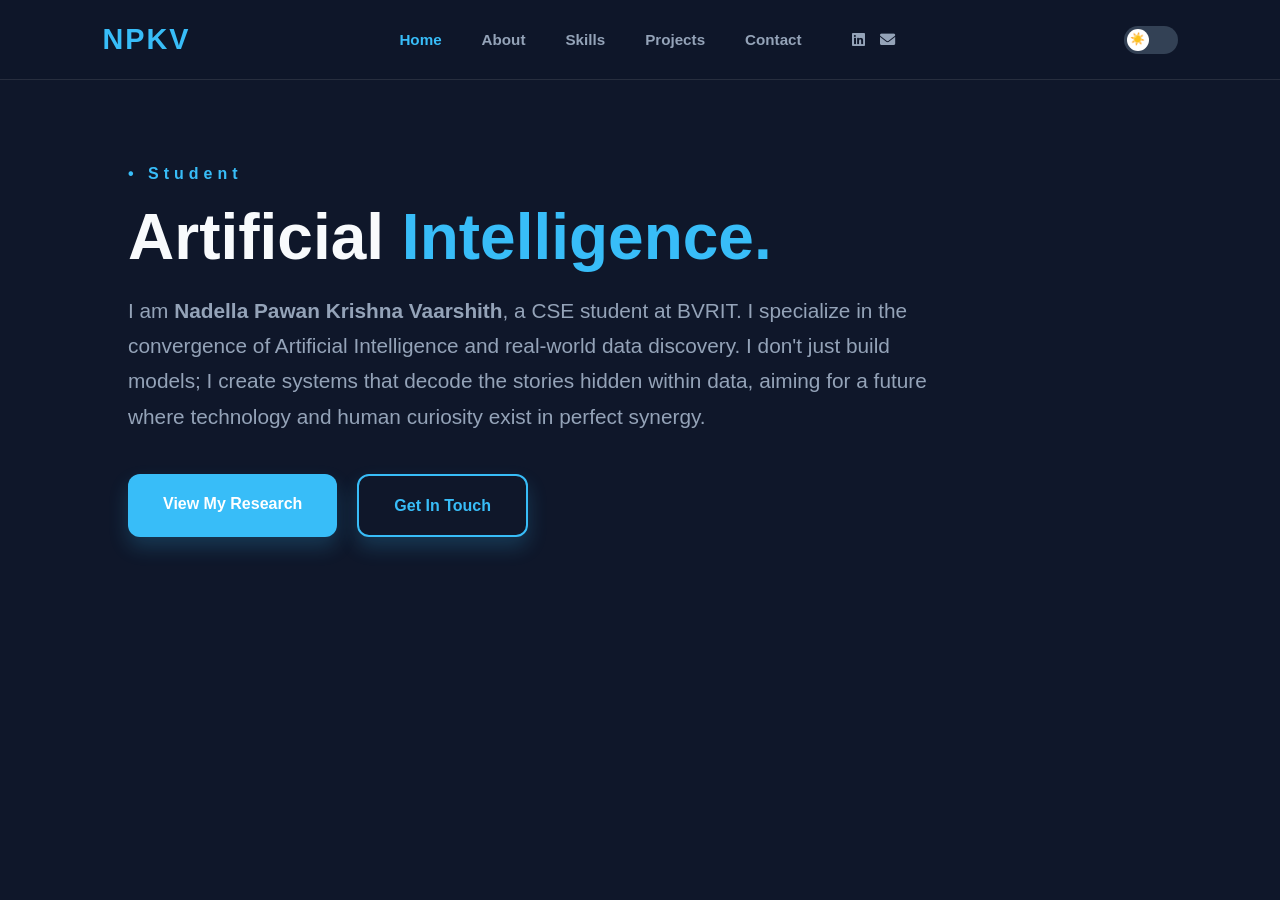
==== index.html @ 602df24f "Add files via upload" ====
<!DOCTYPE html>
<html lang="en">
<head>
    <meta charset="UTF-8">
    <meta name="viewport" content="width=device-width, initial-scale=1.0">
    <link rel="stylesheet" href="style.css">
    <link rel="stylesheet" href="https://cdnjs.cloudflare.com/ajax/libs/font-awesome/6.0.0/css/all.min.css">
    <title>NPKV | AI Specialist</title>
</head>
<body>

    <nav>
        <a href="index.html" class="logo">NPKV</a>
        
        <ul class="nav-menu">
            <li><a href="index.html" class="active">Home</a></li>
            <li><a href="about.html">About</a></li>
            <li><a href="skills.html">Skills</a></li>
            <li><a href="projects.html">Projects</a></li>
            <li><a href="contact.html">Contact</a></li>
            <!-- Social Icons inside Nav for Desktop -->
            <li style="display:flex; gap:15px; margin-left:10px;">
                <a href="https://linkedin.com/in/YOUR-PROFILE" target="_blank"><i class="fab fa-linkedin"></i></a>
                <a href="mailto:vaarshit2005@gmail.com"><i class="fas fa-envelope"></i></a>
            </li>
        </ul>

        <div style="display: flex; align-items: center; gap: 20px;">
            <!-- THE PERFECT THEME TOGGLE BAR -->
            <div class="theme-switch-wrapper">
                <label class="theme-switch" for="checkbox">
                    <input type="checkbox" id="checkbox" />
                    <div class="slider"></div>
                </label>
            </div>
            <!-- HAMBURGER MENU FOR MOBILE -->
            <div class="hamburger">
                <span></span>
                <span></span>
                <span></span>
            </div>
        </div>
    </nav>

    <section>
        <p style="color: var(--accent); font-weight: 700; letter-spacing: 5px; margin-bottom: 15px;">  • Student</p>
        <h1>Artificial <span class="highlight">Intelligence.</span></h1>
        <p style="font-size: 1.3rem; color: var(--text-dim); max-width: 800px; margin-bottom: 40px;">
            I am <strong>Nadella Pawan Krishna Vaarshith</strong>, a CSE student at BVRIT. I specialize in the convergence of Artificial Intelligence and real-world data discovery. I don't just build models; I create systems that decode the stories hidden within data, aiming for a future where technology and human curiosity exist in perfect synergy.
        </p>
        <div style="display:flex; gap:20px; flex-wrap: wrap;">
            <a href="projects.html" class="btn">View My Research</a>
            <a href="contact.html" class="btn" style="background:transparent; border: 2px solid var(--accent); color: var(--accent);">Get In Touch</a>
        </div>
    </section>

    <script src="script.js"></script>
</body>
</html>
---- style.css ----
:root {
    /* DARK THEME - Premium Slate */
    --bg: #0f172a;
    --card-bg: rgba(30, 41, 59, 0.7);
    --text-main: #f8fafc;
    --text-dim: #94a3b8;
    --accent: #38bdf8;
    --nav-bg: rgba(15, 23, 42, 0.9);
    --border: rgba(255, 255, 255, 0.1);
}

body.light-mode {
    /* LIGHT THEME - Professional White */
    --bg: #f8fafc;
    --card-bg: rgba(255, 255, 255, 0.8);
    --text-main: #0f172a;
    --text-dim: #475569;
    --accent: #2563eb;
    --nav-bg: rgba(248, 250, 252, 0.95);
    --border: rgba(0, 0, 0, 0.1);
}

* { margin: 0; padding: 0; box-sizing: border-box; transition: all 0.4s cubic-bezier(0.4, 0, 0.2, 1); }

body {
    font-family: 'Inter', sans-serif;
    background-color: var(--bg);
    color: var(--text-main);
    line-height: 1.7;
    overflow-x: hidden;
}

/* --- NAVIGATION --- */
nav {
    position: fixed; top: 0; width: 100%; height: 80px;
    display: flex; justify-content: space-between; align-items: center;
    padding: 0 8%; background: var(--nav-bg); backdrop-filter: blur(15px);
    z-index: 2000; border-bottom: 1px solid var(--border);
}

.logo { font-weight: 900; font-size: 1.8rem; color: var(--accent); text-decoration: none; letter-spacing: 2px; }

/* Desktop Menu */
.nav-menu { display: flex; align-items: center; gap: 2.5rem; list-style: none; }
.nav-menu a { text-decoration: none; color: var(--text-dim); font-weight: 600; font-size: 0.95rem; }
.nav-menu a:hover, .nav-menu a.active { color: var(--accent); }

/* --- THE PERFECT THEME TOGGLE --- */
.theme-switch-wrapper { display: flex; align-items: center; margin-left: 20px; }
.theme-switch {
  display: inline-block; height: 28px; position: relative; width: 54px;
}
.theme-switch input { display: none; }
.slider {
  background-color: #334155; bottom: 0; cursor: pointer; left: 0;
  position: absolute; right: 0; top: 0; border-radius: 34px;
}
.slider:before {
  content: "☀️"; position: absolute; height: 22px; width: 22px;
  left: 3px; bottom: 3px; background-color: white; border-radius: 50%;
  display: flex; align-items: center; justify-content: center; font-size: 12px;
}
input:checked + .slider { background-color: var(--accent); }
input:checked + .slider:before {
  transform: translateX(26px); content: "🌙";
}

/* --- MOBILE HAMBURGER TOGGLE --- */
.hamburger { display: none; cursor: pointer; flex-direction: column; gap: 5px; }
.hamburger span { width: 25px; height: 3px; background: var(--text-main); border-radius: 5px; }

@media screen and (max-width: 900px) {
    .hamburger { display: flex; }
    .nav-menu {
        position: fixed; top: 80px; right: -100%; width: 100%; height: 40vh;
        background: var(--nav-bg); flex-direction: column; padding: 40px;
        backdrop-filter: blur(20px); border-bottom: 1px solid var(--border);
    }
    .nav-menu.active { right: 0; }
}

/* --- CONTENT STYLING --- */
section { padding: 160px 10% 80px; min-height: 100vh; animation: fadeIn 1s ease; }
@keyframes fadeIn { from { opacity: 0; } to { opacity: 1; } }

h1 { font-size: clamp(2.5rem, 5vw, 4.5rem); line-height: 1.1; margin-bottom: 20px; }
.highlight { color: var(--accent); }

.btn { 
    padding: 16px 35px; background: var(--accent); color: white; 
    text-decoration: none; border-radius: 12px; font-weight: 700; display: inline-block;
    box-shadow: 0 10px 20px rgba(56, 189, 248, 0.2);
}
.btn:hover { transform: translateY(-3px); filter: brightness(1.1); }
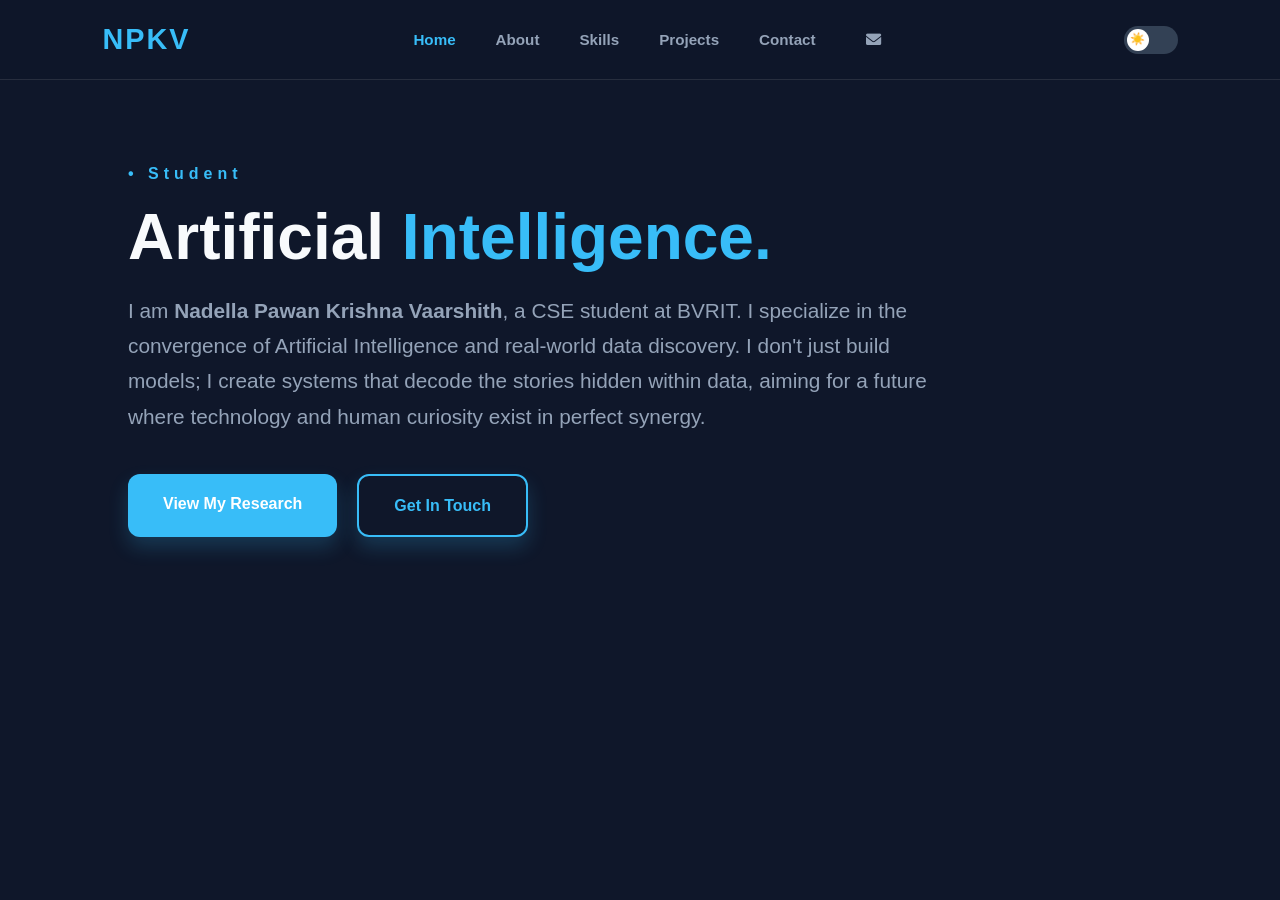
==== commit e014aec6: "Add files via upload" ====
--- a/index.html
+++ b/index.html
@@ -20,7 +20,7 @@
             <li><a href="contact.html">Contact</a></li>
             <!-- Social Icons inside Nav for Desktop -->
             <li style="display:flex; gap:15px; margin-left:10px;">
-                <a href="https://linkedin.com/in/YOUR-PROFILE" target="_blank"><i class="fab fa-linkedin"></i></a>
+                <a href="https://www.linkedin.com/in/nadella-pawan-krishna-vaarshith-105277295/
                 <a href="mailto:vaarshit2005@gmail.com"><i class="fas fa-envelope"></i></a>
             </li>
         </ul>
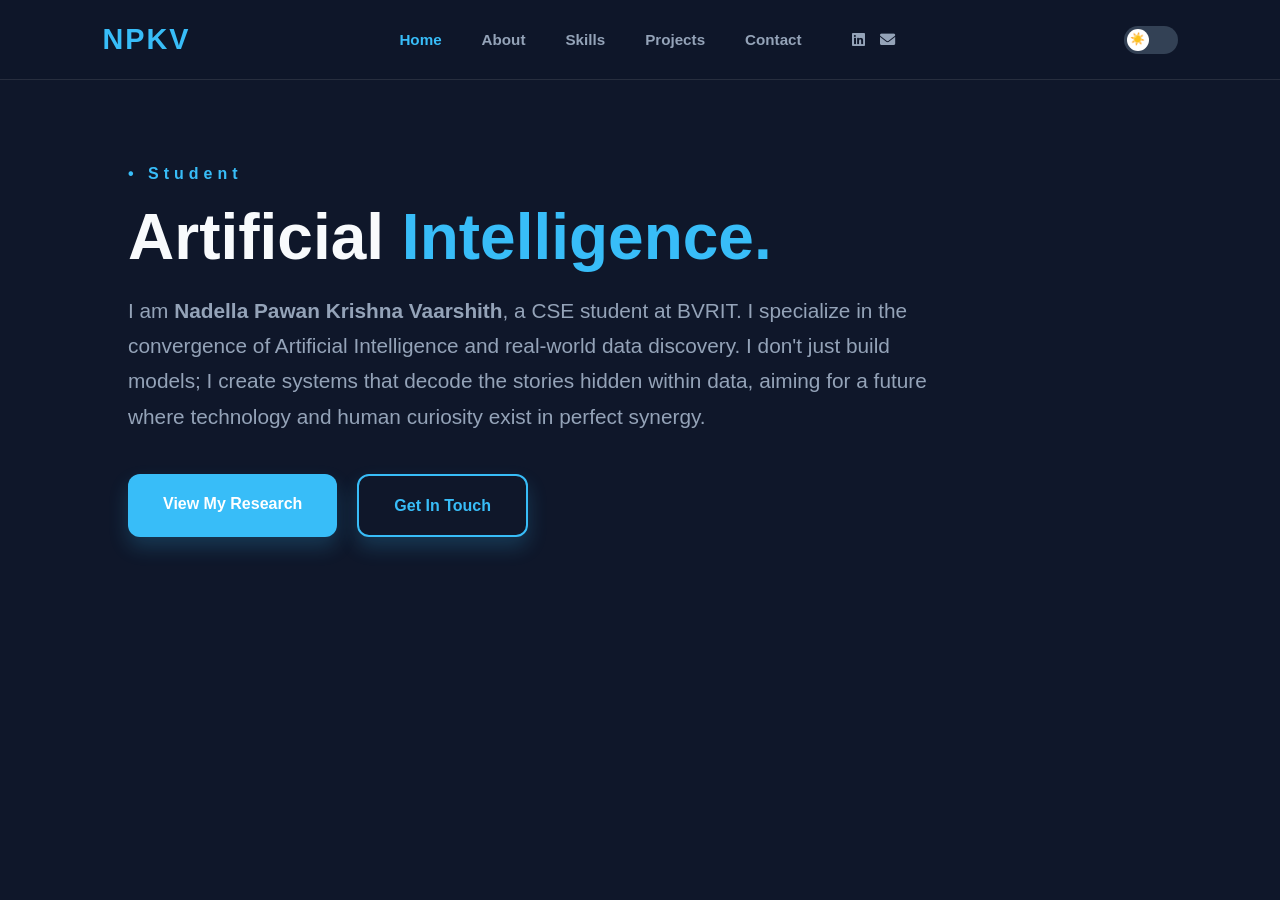
==== commit 0045ed10: "Add files via upload" ====
--- a/index.html
+++ b/index.html
@@ -20,7 +20,7 @@
             <li><a href="contact.html">Contact</a></li>
             <!-- Social Icons inside Nav for Desktop -->
             <li style="display:flex; gap:15px; margin-left:10px;">
-                <a href="https://www.linkedin.com/in/nadella-pawan-krishna-vaarshith-105277295/
+                <a href="https://www.linkedin.com/in/nadella-pawan-krishna-vaarshith-105277295/" target="_blank"><i class="fab fa-linkedin"></i></a>
                 <a href="mailto:vaarshit2005@gmail.com"><i class="fas fa-envelope"></i></a>
             </li>
         </ul>
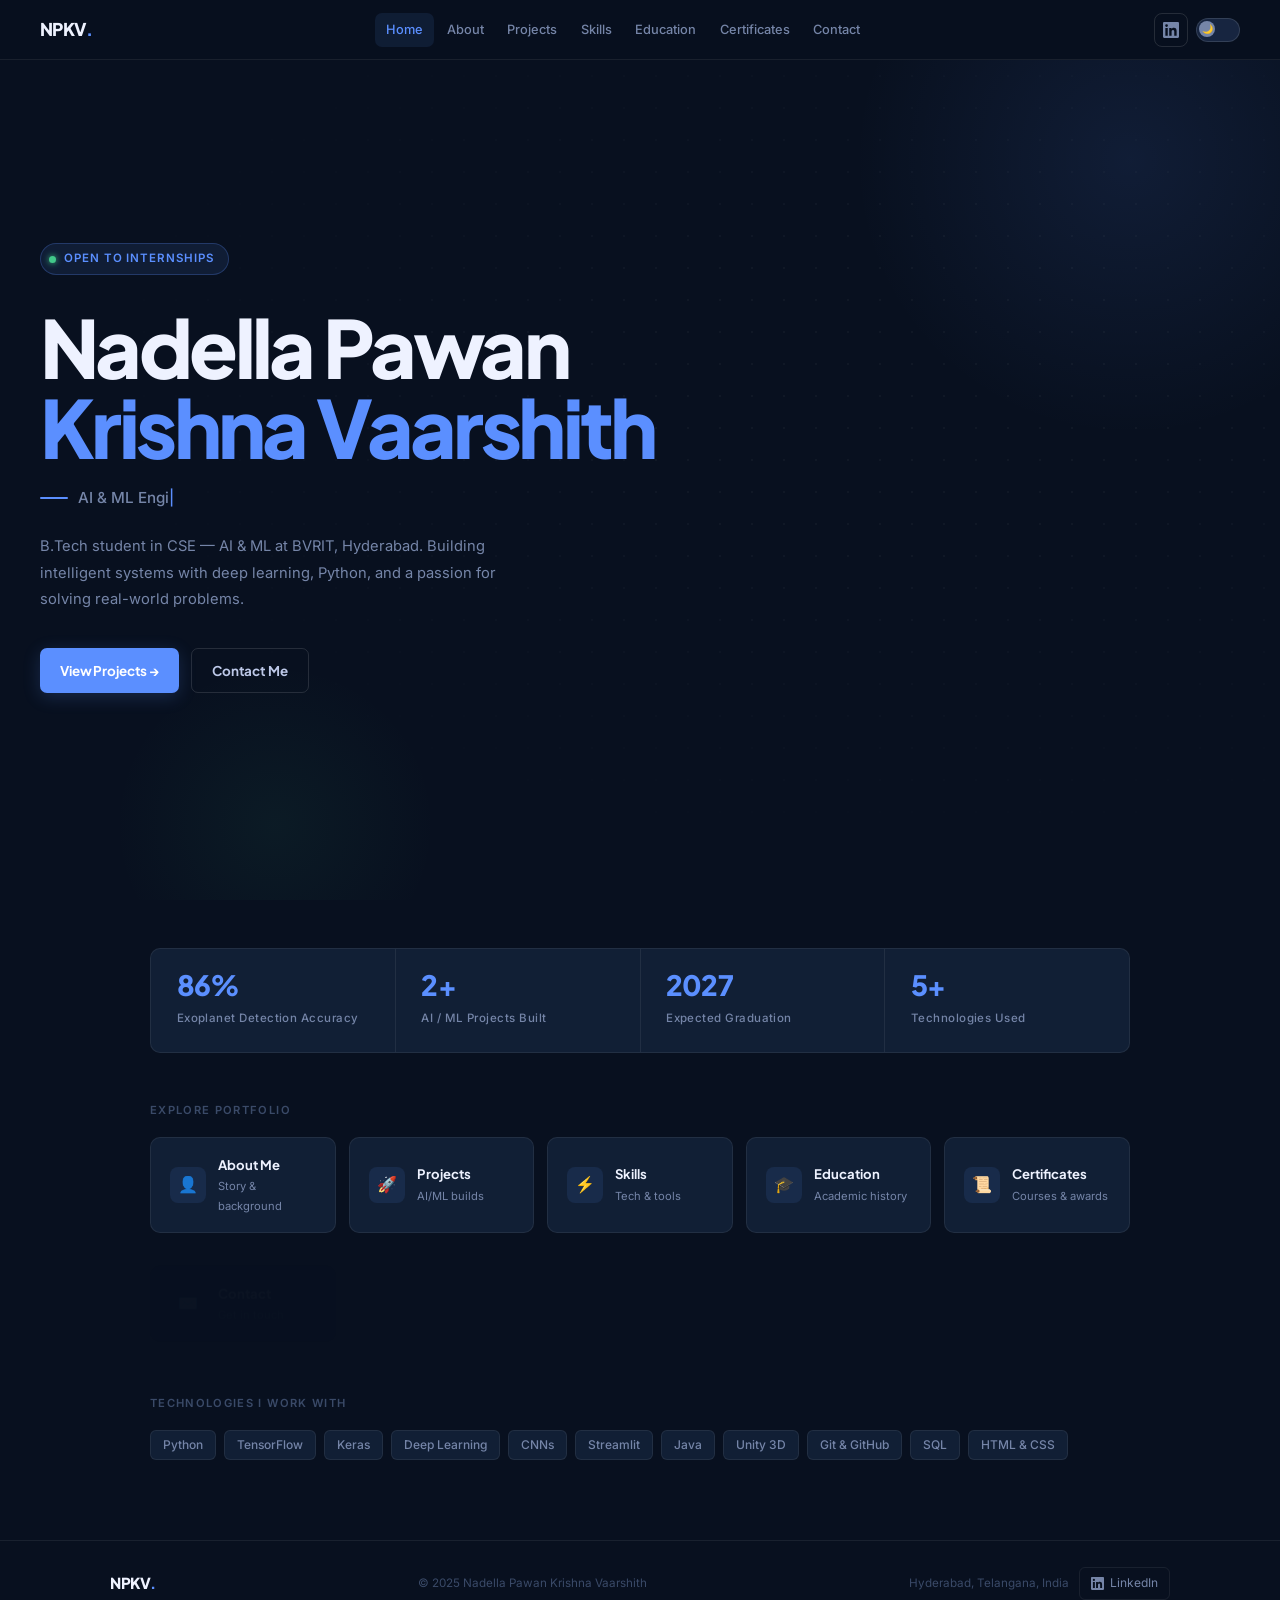
==== commit 27eb56ca: "Add files via upload" ====
--- a/index.html
+++ b/index.html
@@ -1,59 +1,395 @@
-<!DOCTYPE html>
-<html lang="en">
-<head>
-    <meta charset="UTF-8">
-    <meta name="viewport" content="width=device-width, initial-scale=1.0">
-    <link rel="stylesheet" href="style.css">
-    <link rel="stylesheet" href="https://cdnjs.cloudflare.com/ajax/libs/font-awesome/6.0.0/css/all.min.css">
-    <title>NPKV | AI Specialist</title>
-</head>
-<body>
-
-    <nav>
-        <a href="index.html" class="logo">NPKV</a>
-        
-        <ul class="nav-menu">
-            <li><a href="index.html" class="active">Home</a></li>
-            <li><a href="about.html">About</a></li>
-            <li><a href="skills.html">Skills</a></li>
-            <li><a href="projects.html">Projects</a></li>
-            <li><a href="contact.html">Contact</a></li>
-            <!-- Social Icons inside Nav for Desktop -->
-            <li style="display:flex; gap:15px; margin-left:10px;">
-                <a href="https://www.linkedin.com/in/nadella-pawan-krishna-vaarshith-105277295/" target="_blank"><i class="fab fa-linkedin"></i></a>
-                <a href="mailto:vaarshit2005@gmail.com"><i class="fas fa-envelope"></i></a>
-            </li>
-        </ul>
-
-        <div style="display: flex; align-items: center; gap: 20px;">
-            <!-- THE PERFECT THEME TOGGLE BAR -->
-            <div class="theme-switch-wrapper">
-                <label class="theme-switch" for="checkbox">
-                    <input type="checkbox" id="checkbox" />
-                    <div class="slider"></div>
-                </label>
-            </div>
-            <!-- HAMBURGER MENU FOR MOBILE -->
-            <div class="hamburger">
-                <span></span>
-                <span></span>
-                <span></span>
-            </div>
-        </div>
-    </nav>
-
-    <section>
-        <p style="color: var(--accent); font-weight: 700; letter-spacing: 5px; margin-bottom: 15px;">  • Student</p>
-        <h1>Artificial <span class="highlight">Intelligence.</span></h1>
-        <p style="font-size: 1.3rem; color: var(--text-dim); max-width: 800px; margin-bottom: 40px;">
-            I am <strong>Nadella Pawan Krishna Vaarshith</strong>, a CSE student at BVRIT. I specialize in the convergence of Artificial Intelligence and real-world data discovery. I don't just build models; I create systems that decode the stories hidden within data, aiming for a future where technology and human curiosity exist in perfect synergy.
-        </p>
-        <div style="display:flex; gap:20px; flex-wrap: wrap;">
-            <a href="projects.html" class="btn">View My Research</a>
-            <a href="contact.html" class="btn" style="background:transparent; border: 2px solid var(--accent); color: var(--accent);">Get In Touch</a>
-        </div>
-    </section>
-
-    <script src="script.js"></script>
-</body>
-</html>+<!DOCTYPE html>
+<html lang="en">
+<head>
+  <meta charset="UTF-8" />
+  <meta name="viewport" content="width=device-width, initial-scale=1.0"/>
+  <title>Pawan Krishna Vaarshith — AI/ML Graduate Portfolio</title>
+  <link rel="stylesheet" href="style.css" />
+  <link rel="preconnect" href="https://fonts.googleapis.com">
+  <link rel="preconnect" href="https://fonts.gstatic.com" crossorigin>
+  <link href="https://fonts.googleapis.com/css2?family=Plus+Jakarta+Sans:wght@400;500;600;700;800&family=Inter:wght@400;500;600&display=swap" rel="stylesheet">
+  <style>
+    /* ---- Hero ---- */
+    .hero {
+      min-height: calc(100vh - 60px);
+      display: flex;
+      align-items: center;
+      padding: 3.5rem 2.5rem 5rem;
+      position: relative;
+      overflow: hidden;
+    }
+    .hero-glow-1 {
+      position: absolute;
+      width: 600px; height: 600px;
+      border-radius: 50%;
+      background: radial-gradient(circle, rgba(91,143,255,0.10), transparent 65%);
+      top: -200px; right: -150px;
+      pointer-events: none;
+    }
+    .hero-glow-2 {
+      position: absolute;
+      width: 350px; height: 350px;
+      border-radius: 50%;
+      background: radial-gradient(circle, rgba(66,200,138,0.06), transparent 65%);
+      bottom: -100px; left: 100px;
+      pointer-events: none;
+    }
+    /* Subtle dot grid */
+    .hero-grid {
+      position: absolute;
+      inset: 0;
+      background-image: radial-gradient(rgba(255,255,255,0.035) 1px, transparent 1px);
+      background-size: 32px 32px;
+      pointer-events: none;
+      mask-image: radial-gradient(ellipse at 70% 40%, black 20%, transparent 70%);
+      -webkit-mask-image: radial-gradient(ellipse at 70% 40%, black 20%, transparent 70%);
+    }
+
+    .hero-inner {
+      position: relative;
+      z-index: 2;
+      max-width: 680px;
+    }
+
+    /* Name pill */
+    .hero-badge {
+      display: inline-flex;
+      align-items: center;
+      gap: 8px;
+      background: var(--accent-dim);
+      border: 1px solid rgba(91,143,255,0.25);
+      border-radius: 100px;
+      padding: 5px 14px 5px 8px;
+      font-size: 0.72rem;
+      font-weight: 600;
+      color: var(--accent);
+      letter-spacing: 0.08em;
+      text-transform: uppercase;
+      margin-bottom: 2rem;
+    }
+    .hero-badge-dot {
+      width: 7px; height: 7px;
+      border-radius: 50%;
+      background: var(--green);
+      box-shadow: 0 0 6px var(--green);
+      animation: breathe 2s ease-in-out infinite;
+    }
+    @keyframes breathe {
+      0%,100% { opacity: 1; } 50% { opacity: 0.4; }
+    }
+
+    .hero-name {
+      font-family: var(--font-head);
+      font-weight: 800;
+      font-size: clamp(2.6rem, 6.5vw, 5rem);
+      line-height: 1;
+      letter-spacing: -0.045em;
+      color: var(--text);
+      margin-bottom: 1.1rem;
+    }
+    .hero-name .line-2 {
+      color: var(--accent);
+      display: block;
+    }
+
+    .hero-role-line {
+      display: flex;
+      align-items: center;
+      gap: 10px;
+      margin-bottom: 1.4rem;
+    }
+    .hero-role-bar {
+      width: 28px; height: 2px;
+      background: var(--accent);
+      border-radius: 2px;
+      flex-shrink: 0;
+    }
+    .hero-role {
+      font-family: var(--font-body);
+      font-size: 0.95rem;
+      font-weight: 500;
+      color: var(--muted);
+      min-height: 1.5em;
+    }
+    .cursor-blink { color: var(--accent); animation: blink 1s step-end infinite; }
+    @keyframes blink { 0%,100%{opacity:1} 50%{opacity:0} }
+
+    .hero-desc {
+      font-size: 0.92rem;
+      color: var(--muted);
+      max-width: 500px;
+      line-height: 1.8;
+      margin-bottom: 2.2rem;
+    }
+    .hero-actions { display: flex; gap: 0.75rem; flex-wrap: wrap; }
+
+    /* ---- Stats strip ---- */
+    .stats-strip {
+      display: flex;
+      align-items: stretch;
+      gap: 0;
+      background: var(--surface);
+      border: 1px solid var(--border);
+      border-radius: var(--radius);
+      margin: 3rem 0;
+      overflow: hidden;
+    }
+    .stat-cell {
+      flex: 1;
+      padding: 1.4rem 1.6rem;
+      border-right: 1px solid var(--border);
+      min-width: 0;
+    }
+    .stat-cell:last-child { border-right: none; }
+    .stat-num {
+      font-family: var(--font-head);
+      font-size: 1.75rem;
+      font-weight: 800;
+      color: var(--accent);
+      letter-spacing: -0.03em;
+      display: block;
+      line-height: 1;
+      margin-bottom: 0.3rem;
+    }
+    .stat-lbl {
+      font-size: 0.72rem;
+      font-weight: 500;
+      color: var(--muted);
+      letter-spacing: 0.04em;
+    }
+
+    /* ---- Quick Nav ---- */
+    .ql-heading {
+      font-family: var(--font-body);
+      font-size: 0.7rem;
+      font-weight: 600;
+      color: var(--faint);
+      letter-spacing: 0.12em;
+      text-transform: uppercase;
+      margin-bottom: 1rem;
+    }
+    .quick-links {
+      display: grid;
+      grid-template-columns: repeat(auto-fill, minmax(185px, 1fr));
+      gap: 0.8rem;
+      margin-bottom: 4.5rem;
+    }
+    .ql-card {
+      display: flex;
+      align-items: center;
+      gap: 12px;
+      background: var(--surface);
+      border: 1px solid var(--border);
+      border-radius: var(--radius);
+      padding: 1rem 1.2rem;
+      transition: border-color var(--ease), transform var(--ease);
+    }
+    .ql-card:hover {
+      border-color: var(--border-hover);
+      transform: translateY(-2px);
+    }
+    .ql-icon {
+      width: 36px; height: 36px;
+      border-radius: 8px;
+      background: var(--accent-dim);
+      display: flex; align-items: center; justify-content: center;
+      font-size: 1rem;
+      flex-shrink: 0;
+    }
+    .ql-label { font-family: var(--font-head); font-size: 0.82rem; font-weight: 700; margin-bottom: 1px; }
+    .ql-sub   { font-size: 0.7rem; color: var(--muted); }
+
+    /* ---- Tech pills ---- */
+    .tech-row {
+      display: flex;
+      flex-wrap: wrap;
+      gap: 0.5rem;
+      margin-bottom: 5rem;
+    }
+    .tech-pill {
+      font-size: 0.75rem;
+      font-weight: 500;
+      color: var(--muted);
+      background: var(--surface);
+      border: 1px solid var(--border);
+      border-radius: 6px;
+      padding: 4px 12px;
+      transition: border-color var(--ease), color var(--ease);
+    }
+    .tech-pill:hover { border-color: rgba(91,143,255,0.3); color: var(--accent); }
+
+    @media (max-width: 640px) {
+      .stats-strip { flex-direction: column; }
+      .stat-cell { border-right: none; border-bottom: 1px solid var(--border); }
+      .stat-cell:last-child { border-bottom: none; }
+    }
+  </style>
+</head>
+<body>
+  <script>if(localStorage.getItem("pkv-theme")==="light")document.body.classList.add("light");</script>
+
+    <nav class="navbar">
+    <div class="nav-logo">NPKV<span>.</span></div>
+    <div class="nav-links">
+      <a href="index.html">Home</a>
+      <a href="about.html">About</a>
+      <a href="projects.html">Projects</a>
+      <a href="skills.html">Skills</a>
+      <a href="education.html">Education</a>
+      <a href="certificates.html">Certificates</a>
+      <a href="contact.html">Contact</a>
+    </div>
+    <!-- Right controls: LinkedIn + Theme Toggle + Hamburger -->
+    <div class="nav-controls">
+      <!-- LinkedIn -->
+      <a href="https://www.linkedin.com/in/nadella-pawan-krishna-vaarshith-105277295?utm_source=share_via&utm_content=profile&utm_medium=member_android" target="_blank" rel="noopener" class="nav-linkedin" aria-label="LinkedIn">
+        <svg width="16" height="16" viewBox="0 0 24 24" fill="currentColor">
+          <path d="M20.447 20.452h-3.554v-5.569c0-1.328-.027-3.037-1.852-3.037-1.853 0-2.136 1.445-2.136 2.939v5.667H9.351V9h3.414v1.561h.046c.477-.9 1.637-1.85 3.37-1.85 3.601 0 4.267 2.37 4.267 5.455v6.286zM5.337 7.433a2.062 2.062 0 0 1-2.063-2.065 2.064 2.064 0 1 1 2.063 2.065zm1.782 13.019H3.555V9h3.564v11.452zM22.225 0H1.771C.792 0 0 .774 0 1.729v20.542C0 23.227.792 24 1.771 24h20.451C23.2 24 24 23.227 24 22.271V1.729C24 .774 23.2 0 22.222 0h.003z"/>
+        </svg>
+      </a>
+      <!-- Theme Toggle -->
+      <label class="theme-toggle" aria-label="Toggle light/dark mode">
+        <input type="checkbox" id="themeToggleInput">
+        <div class="toggle-track"></div>
+        <div class="toggle-thumb"></div>
+      </label>
+      <!-- Hamburger (mobile) -->
+      <button class="nav-toggle" aria-label="Menu"><span></span><span></span><span></span></button>
+    </div>
+  </nav>
+  <div class="mobile-nav">
+    <a href="index.html">Home</a>
+    <a href="about.html">About</a>
+    <a href="projects.html">Projects</a>
+    <a href="skills.html">Skills</a>
+    <a href="education.html">Education</a>
+    <a href="certificates.html">Certificates</a>
+    <a href="contact.html">Contact</a>
+    <a href="https://www.linkedin.com/in/your-linkedin-username" target="_blank" rel="noopener" class="mobile-linkedin">
+      <svg width="16" height="16" viewBox="0 0 24 24" fill="currentColor"><path d="M20.447 20.452h-3.554v-5.569c0-1.328-.027-3.037-1.852-3.037-1.853 0-2.136 1.445-2.136 2.939v5.667H9.351V9h3.414v1.561h.046c.477-.9 1.637-1.85 3.37-1.85 3.601 0 4.267 2.37 4.267 5.455v6.286zM5.337 7.433a2.062 2.062 0 0 1-2.063-2.065 2.064 2.064 0 1 1 2.063 2.065zm1.782 13.019H3.555V9h3.564v11.452zM22.225 0H1.771C.792 0 0 .774 0 1.729v20.542C0 23.227.792 24 1.771 24h20.451C23.2 24 24 23.227 24 22.271V1.729C24 .774 23.2 0 22.222 0h.003z"/></svg>
+      LinkedIn Profile
+    </a>
+  </div>
+
+  <!-- HERO -->
+  <section class="hero">
+    <div class="hero-glow-1"></div>
+    <div class="hero-glow-2"></div>
+    <div class="hero-grid"></div>
+    <div class="hero-inner">
+      <div class="hero-badge">
+        <div class="hero-badge-dot"></div>
+        Open to Internships 
+      </div>
+      <h1 class="hero-name">
+        Nadella Pawan
+        <span class="line-2">Krishna Vaarshith</span>
+      </h1>
+      <div class="hero-role-line">
+        <div class="hero-role-bar"></div>
+        <p class="hero-role"><span id="typewriter"></span><span class="cursor-blink">|</span></p>
+      </div>
+      <p class="hero-desc">
+        B.Tech student in CSE — AI &amp; ML at BVRIT, Hyderabad. Building intelligent systems with deep learning, Python, and a passion for solving real-world problems.
+      </p>
+      <div class="hero-actions">
+        <a href="projects.html" class="btn btn-primary">View Projects →</a>
+        <a href="contact.html" class="btn btn-outline">Contact Me</a>
+      </div>
+    </div>
+  </section>
+
+  <div class="container">
+
+    <!-- Stats -->
+    <div class="stats-strip reveal">
+      <div class="stat-cell">
+        <span class="stat-num">86%</span>
+        <span class="stat-lbl">Exoplanet Detection Accuracy</span>
+      </div>
+      <div class="stat-cell">
+        <span class="stat-num">2+</span>
+        <span class="stat-lbl">AI / ML Projects Built</span>
+      </div>
+      <div class="stat-cell">
+        <span class="stat-num">2027</span>
+        <span class="stat-lbl">Expected Graduation</span>
+      </div>
+      <div class="stat-cell">
+        <span class="stat-num">5+</span>
+        <span class="stat-lbl">Technologies Used</span>
+      </div>
+    </div>
+
+    <!-- Quick Nav -->
+    <p class="ql-heading reveal">Explore Portfolio</p>
+    <div class="quick-links stagger-parent">
+      <a href="about.html" class="ql-card stagger-child">
+        <div class="ql-icon">👤</div>
+        <div><div class="ql-label">About Me</div><div class="ql-sub">Story & background</div></div>
+      </a>
+      <a href="projects.html" class="ql-card stagger-child">
+        <div class="ql-icon">🚀</div>
+        <div><div class="ql-label">Projects</div><div class="ql-sub">AI/ML builds</div></div>
+      </a>
+      <a href="skills.html" class="ql-card stagger-child">
+        <div class="ql-icon">⚡</div>
+        <div><div class="ql-label">Skills</div><div class="ql-sub">Tech & tools</div></div>
+      </a>
+      <a href="education.html" class="ql-card stagger-child">
+        <div class="ql-icon">🎓</div>
+        <div><div class="ql-label">Education</div><div class="ql-sub">Academic history</div></div>
+      </a>
+      <a href="certificates.html" class="ql-card stagger-child">
+        <div class="ql-icon">📜</div>
+        <div><div class="ql-label">Certificates</div><div class="ql-sub">Courses & awards</div></div>
+      </a>
+      <a href="contact.html" class="ql-card stagger-child">
+        <div class="ql-icon">✉️</div>
+        <div><div class="ql-label">Contact</div><div class="ql-sub">Get in touch</div></div>
+      </a>
+    </div>
+
+    <!-- Tech strip -->
+    <p class="ql-heading reveal">Technologies I Work With</p>
+    <div class="tech-row reveal">
+      <span class="tech-pill">Python</span><span class="tech-pill">TensorFlow</span>
+      <span class="tech-pill">Keras</span><span class="tech-pill">Deep Learning</span>
+      <span class="tech-pill">CNNs</span><span class="tech-pill">Streamlit</span>
+      <span class="tech-pill">Java</span><span class="tech-pill">Unity 3D</span>
+      <span class="tech-pill">Git & GitHub</span><span class="tech-pill">SQL</span>
+      <span class="tech-pill">HTML & CSS</span>
+    </div>
+
+  </div>
+
+    <footer class="footer">
+    <div class="footer-inner">
+      <div class="footer-logo">NPKV<span>.</span></div>
+      <p>© 2025 Nadella Pawan Krishna Vaarshith</p>
+      <div style="display:flex;align-items:center;gap:0.6rem;flex-wrap:wrap;justify-content:center;">
+        <p>Hyderabad, Telangana, India</p>
+        <a href="https://www.linkedin.com/in/your-linkedin-username" target="_blank" rel="noopener" class="footer-linkedin">
+          <svg width="13" height="13" viewBox="0 0 24 24" fill="currentColor"><path d="M20.447 20.452h-3.554v-5.569c0-1.328-.027-3.037-1.852-3.037-1.853 0-2.136 1.445-2.136 2.939v5.667H9.351V9h3.414v1.561h.046c.477-.9 1.637-1.85 3.37-1.85 3.601 0 4.267 2.37 4.267 5.455v6.286zM5.337 7.433a2.062 2.062 0 0 1-2.063-2.065 2.064 2.064 0 1 1 2.063 2.065zm1.782 13.019H3.555V9h3.564v11.452zM22.225 0H1.771C.792 0 0 .774 0 1.729v20.542C0 23.227.792 24 1.771 24h20.451C23.2 24 24 23.227 24 22.271V1.729C24 .774 23.2 0 22.222 0h.003z"/></svg>
+          LinkedIn
+        </a>
+      </div>
+    </div>
+  </footer>
+
+  <script src="shared.js"></script>
+  <script>
+    const words = ['AI & ML Engineer','Deep Learning Developer','Python Enthusiast','Exoplanet Researcher 🔭','Game Developer'];
+    let wi=0,ci=0,del=false;
+    const el=document.getElementById('typewriter');
+    function type(){
+      const w=words[wi];
+      el.textContent=del?w.slice(0,ci--):w.slice(0,ci++);
+      if(!del&&ci>w.length){del=true;setTimeout(type,1500);return;}
+      if(del&&ci<0){del=false;wi=(wi+1)%words.length;}
+      setTimeout(type,del?45:80);
+    }
+    setTimeout(type,500);
+  </script>
+</body>
+</html>
--- a/style.css
+++ b/style.css
@@ -1,94 +1,453 @@
-:root {
-    /* DARK THEME - Premium Slate */
-    --bg: #0f172a;
-    --card-bg: rgba(30, 41, 59, 0.7);
-    --text-main: #f8fafc;
-    --text-dim: #94a3b8;
-    --accent: #38bdf8;
-    --nav-bg: rgba(15, 23, 42, 0.9);
-    --border: rgba(255, 255, 255, 0.1);
-}
-
-body.light-mode {
-    /* LIGHT THEME - Professional White */
-    --bg: #f8fafc;
-    --card-bg: rgba(255, 255, 255, 0.8);
-    --text-main: #0f172a;
-    --text-dim: #475569;
-    --accent: #2563eb;
-    --nav-bg: rgba(248, 250, 252, 0.95);
-    --border: rgba(0, 0, 0, 0.1);
-}
-
-* { margin: 0; padding: 0; box-sizing: border-box; transition: all 0.4s cubic-bezier(0.4, 0, 0.2, 1); }
-
-body {
-    font-family: 'Inter', sans-serif;
-    background-color: var(--bg);
-    color: var(--text-main);
-    line-height: 1.7;
-    overflow-x: hidden;
-}
-
-/* --- NAVIGATION --- */
-nav {
-    position: fixed; top: 0; width: 100%; height: 80px;
-    display: flex; justify-content: space-between; align-items: center;
-    padding: 0 8%; background: var(--nav-bg); backdrop-filter: blur(15px);
-    z-index: 2000; border-bottom: 1px solid var(--border);
-}
-
-.logo { font-weight: 900; font-size: 1.8rem; color: var(--accent); text-decoration: none; letter-spacing: 2px; }
-
-/* Desktop Menu */
-.nav-menu { display: flex; align-items: center; gap: 2.5rem; list-style: none; }
-.nav-menu a { text-decoration: none; color: var(--text-dim); font-weight: 600; font-size: 0.95rem; }
-.nav-menu a:hover, .nav-menu a.active { color: var(--accent); }
-
-/* --- THE PERFECT THEME TOGGLE --- */
-.theme-switch-wrapper { display: flex; align-items: center; margin-left: 20px; }
-.theme-switch {
-  display: inline-block; height: 28px; position: relative; width: 54px;
-}
-.theme-switch input { display: none; }
-.slider {
-  background-color: #334155; bottom: 0; cursor: pointer; left: 0;
-  position: absolute; right: 0; top: 0; border-radius: 34px;
-}
-.slider:before {
-  content: "☀️"; position: absolute; height: 22px; width: 22px;
-  left: 3px; bottom: 3px; background-color: white; border-radius: 50%;
-  display: flex; align-items: center; justify-content: center; font-size: 12px;
-}
-input:checked + .slider { background-color: var(--accent); }
-input:checked + .slider:before {
-  transform: translateX(26px); content: "🌙";
-}
-
-/* --- MOBILE HAMBURGER TOGGLE --- */
-.hamburger { display: none; cursor: pointer; flex-direction: column; gap: 5px; }
-.hamburger span { width: 25px; height: 3px; background: var(--text-main); border-radius: 5px; }
-
-@media screen and (max-width: 900px) {
-    .hamburger { display: flex; }
-    .nav-menu {
-        position: fixed; top: 80px; right: -100%; width: 100%; height: 40vh;
-        background: var(--nav-bg); flex-direction: column; padding: 40px;
-        backdrop-filter: blur(20px); border-bottom: 1px solid var(--border);
-    }
-    .nav-menu.active { right: 0; }
-}
-
-/* --- CONTENT STYLING --- */
-section { padding: 160px 10% 80px; min-height: 100vh; animation: fadeIn 1s ease; }
-@keyframes fadeIn { from { opacity: 0; } to { opacity: 1; } }
-
-h1 { font-size: clamp(2.5rem, 5vw, 4.5rem); line-height: 1.1; margin-bottom: 20px; }
-.highlight { color: var(--accent); }
-
-.btn { 
-    padding: 16px 35px; background: var(--accent); color: white; 
-    text-decoration: none; border-radius: 12px; font-weight: 700; display: inline-block;
-    box-shadow: 0 10px 20px rgba(56, 189, 248, 0.2);
-}
-.btn:hover { transform: translateY(-3px); filter: brightness(1.1); }+/* ============================================
+   SHARED STYLES — Professional Graduate Portfolio
+   Fonts: Plus Jakarta Sans + Inter
+   Supports: Dark mode (default) + Light mode toggle
+   ============================================ */
+
+/* ---- Dark theme (default) ---- */
+:root {
+  --bg:           #08101f;
+  --bg-2:         #0c1628;
+  --surface:      #111f35;
+  --surface-2:    #172540;
+  --border:       rgba(255,255,255,0.07);
+  --border-mid:   rgba(255,255,255,0.12);
+  --border-hover: rgba(91,143,255,0.35);
+
+  --text:         #eef2ff;
+  --text-2:       #bdc8e8;
+  --muted:        #7585a8;
+  --faint:        #3a4a68;
+
+  --accent:       #5b8fff;
+  --accent-2:     #3d74f5;
+  --accent-dim:   rgba(91,143,255,0.10);
+  --accent-glow:  rgba(91,143,255,0.20);
+  --green:        #42c88a;
+  --warm:         #e8a84c;
+  --red:          #e07070;
+
+  --nav-bg:       rgba(8,16,31,0.90);
+  --shadow-card:  rgba(0,0,0,0.35);
+
+  --font-head: 'Plus Jakarta Sans', sans-serif;
+  --font-body: 'Inter', sans-serif;
+  --radius:    10px;
+  --radius-sm: 7px;
+  --ease:      0.22s cubic-bezier(0.4,0,0.2,1);
+}
+
+/* ---- Light theme ---- */
+body.light {
+  --bg:           #f4f6fb;
+  --bg-2:         #eaeef7;
+  --surface:      #ffffff;
+  --surface-2:    #f0f3fa;
+  --border:       rgba(0,0,0,0.08);
+  --border-mid:   rgba(0,0,0,0.13);
+  --border-hover: rgba(59,118,255,0.40);
+
+  --text:         #0f1c38;
+  --text-2:       #2d3f68;
+  --muted:        #5a6a8e;
+  --faint:        #a0aec8;
+
+  --accent:       #3b76ff;
+  --accent-2:     #2060ee;
+  --accent-dim:   rgba(59,118,255,0.10);
+  --accent-glow:  rgba(59,118,255,0.18);
+  --green:        #27a869;
+  --warm:         #c8841a;
+  --red:          #c94f4f;
+
+  --nav-bg:       rgba(244,246,251,0.92);
+  --shadow-card:  rgba(15,28,56,0.10);
+}
+
+/* Smooth theme transition on every element */
+*, *::before, *::after {
+  box-sizing: border-box;
+  margin: 0; padding: 0;
+  transition:
+    background-color 0.28s ease,
+    border-color     0.28s ease,
+    color            0.28s ease,
+    box-shadow       0.28s ease;
+}
+/* But keep animation-only transitions fast */
+.reveal, .btn, a { transition-duration: 0.22s; }
+
+html { scroll-behavior: smooth; }
+body {
+  background: var(--bg);
+  color: var(--text);
+  font-family: var(--font-body);
+  font-size: 0.94rem;
+  line-height: 1.72;
+  overflow-x: hidden;
+  -webkit-font-smoothing: antialiased;
+}
+a { text-decoration: none; color: inherit; }
+img { max-width: 100%; display: block; }
+ul { list-style: none; }
+::selection { background: var(--accent-dim); color: var(--text); }
+
+/* ============================================
+   NAVBAR
+   ============================================ */
+.navbar {
+  position: sticky;
+  top: 0; z-index: 100;
+  height: 60px;
+  display: flex;
+  align-items: center;
+  justify-content: space-between;
+  padding: 0 2.5rem;
+  background: var(--nav-bg);
+  backdrop-filter: blur(20px);
+  -webkit-backdrop-filter: blur(20px);
+  border-bottom: 1px solid var(--border);
+}
+.nav-logo {
+  font-family: var(--font-head);
+  font-weight: 800;
+  font-size: 1.1rem;
+  letter-spacing: -0.03em;
+  flex-shrink: 0;
+}
+.nav-logo span { color: var(--accent); }
+
+.nav-links { display: flex; align-items: center; gap: 0.1rem; }
+.nav-links a {
+  font-family: var(--font-body);
+  font-size: 0.8rem;
+  font-weight: 500;
+  color: var(--muted);
+  padding: 6px 11px;
+  border-radius: 7px;
+}
+.nav-links a:hover,
+.nav-links a.active { color: var(--accent); background: var(--accent-dim); }
+
+/* Nav right controls (LinkedIn + toggle + hamburger) */
+.nav-controls {
+  display: flex;
+  align-items: center;
+  gap: 0.5rem;
+  flex-shrink: 0;
+}
+
+/* LinkedIn icon button */
+.nav-linkedin {
+  display: inline-flex;
+  align-items: center;
+  justify-content: center;
+  width: 34px; height: 34px;
+  border-radius: 8px;
+  border: 1.5px solid var(--border-mid);
+  color: var(--muted);
+  transition: border-color var(--ease), color var(--ease), background var(--ease);
+}
+.nav-linkedin:hover {
+  border-color: #0a66c2;
+  color: #0a66c2;
+  background: rgba(10,102,194,0.08);
+}
+body.light .nav-linkedin:hover { background: rgba(10,102,194,0.10); }
+.nav-linkedin svg { display: block; }
+
+/* ---- Theme Toggle Switch ---- */
+.theme-toggle {
+  position: relative;
+  width: 44px; height: 24px;
+  flex-shrink: 0;
+  cursor: pointer;
+}
+.theme-toggle input {
+  opacity: 0;
+  width: 0; height: 0;
+  position: absolute;
+}
+.toggle-track {
+  position: absolute;
+  inset: 0;
+  border-radius: 100px;
+  background: var(--surface-2);
+  border: 1.5px solid var(--border-mid);
+  transition: background 0.28s ease, border-color 0.28s ease;
+}
+.toggle-thumb {
+  position: absolute;
+  top: 3px; left: 3px;
+  width: 16px; height: 16px;
+  border-radius: 50%;
+  background: var(--muted);
+  display: flex; align-items: center; justify-content: center;
+  font-size: 9px;
+  transition: transform 0.28s cubic-bezier(0.4,0,0.2,1), background 0.28s ease;
+}
+.toggle-thumb::before { content: '🌙'; line-height: 1; }
+
+/* Checked = light mode */
+.theme-toggle input:checked ~ .toggle-track {
+  background: #dbe8ff;
+  border-color: rgba(59,118,255,0.3);
+}
+.theme-toggle input:checked ~ .toggle-thumb {
+  transform: translateX(20px);
+  background: var(--accent);
+}
+.theme-toggle input:checked ~ .toggle-thumb::before { content: '☀️'; }
+
+/* Hamburger */
+.nav-toggle {
+  display: none;
+  flex-direction: column;
+  gap: 5px;
+  background: none;
+  border: none;
+  cursor: pointer;
+  padding: 4px;
+}
+.nav-toggle span {
+  display: block;
+  width: 22px; height: 2px;
+  background: var(--muted);
+  border-radius: 2px;
+}
+
+/* Mobile drawer */
+.mobile-nav {
+  display: none;
+  position: fixed;
+  inset: 60px 0 0 0;
+  background: var(--bg-2);
+  z-index: 99;
+  flex-direction: column;
+  padding: 1.5rem 2rem;
+  gap: 0;
+  border-top: 1px solid var(--border);
+  overflow-y: auto;
+}
+.mobile-nav a {
+  font-family: var(--font-head);
+  font-size: 1.1rem;
+  font-weight: 700;
+  color: var(--muted);
+  padding: 0.8rem 0;
+  border-bottom: 1px solid var(--border);
+}
+.mobile-nav a:hover,
+.mobile-nav a.active { color: var(--accent); }
+
+/* LinkedIn link inside mobile menu */
+.mobile-nav .mobile-linkedin {
+  display: flex;
+  align-items: center;
+  gap: 10px;
+  padding: 0.8rem 0;
+  font-size: 1rem;
+  color: var(--muted);
+  border-bottom: 1px solid var(--border);
+}
+.mobile-nav .mobile-linkedin:hover { color: #0a66c2; }
+
+.mobile-nav.open { display: flex; }
+
+/* ============================================
+   PAGE HEADER
+   ============================================ */
+.page-header {
+  padding: 4.5rem 2.5rem 3.5rem;
+  text-align: center;
+  position: relative;
+  overflow: hidden;
+  border-bottom: 1px solid var(--border);
+}
+.page-header::before {
+  content: '';
+  position: absolute; inset: 0;
+  background: radial-gradient(ellipse at 50% 0%, rgba(91,143,255,0.09), transparent 65%);
+  pointer-events: none;
+}
+.page-header::after {
+  content: '';
+  position: absolute; inset: 0;
+  background-image:
+    linear-gradient(var(--border) 1px, transparent 1px),
+    linear-gradient(90deg, var(--border) 1px, transparent 1px);
+  background-size: 48px 48px;
+  pointer-events: none;
+  mask-image: radial-gradient(ellipse at 50% 0%, black 20%, transparent 75%);
+  -webkit-mask-image: radial-gradient(ellipse at 50% 0%, black 20%, transparent 75%);
+}
+.page-tag {
+  position: relative; z-index: 1;
+  display: inline-flex;
+  align-items: center; gap: 6px;
+  font-size: 0.7rem; font-weight: 600;
+  color: var(--accent);
+  letter-spacing: 0.1em; text-transform: uppercase;
+  border: 1px solid rgba(91,143,255,0.25);
+  border-radius: 100px;
+  padding: 4px 13px;
+  background: var(--accent-dim);
+  margin-bottom: 1.4rem;
+}
+.page-title {
+  position: relative; z-index: 1;
+  font-family: var(--font-head);
+  font-weight: 800;
+  font-size: clamp(1.9rem,4.5vw,3rem);
+  letter-spacing: -0.04em;
+  line-height: 1.1;
+  color: var(--text);
+  margin-bottom: 0.9rem;
+}
+.page-title em { font-style: normal; color: var(--accent); }
+.page-desc {
+  position: relative; z-index: 1;
+  font-size: 0.9rem; color: var(--muted);
+  max-width: 480px; margin: 0 auto; line-height: 1.75;
+}
+
+/* ============================================
+   LAYOUT
+   ============================================ */
+.container { max-width: 1060px; margin: 0 auto; padding: 0 2.5rem; }
+.section { padding: 4.5rem 0; }
+.section-sep { border: none; border-top: 1px solid var(--border); margin: 2.5rem 0; }
+.section-label {
+  font-size: 0.69rem; font-weight: 600;
+  color: var(--accent); letter-spacing: 0.12em;
+  text-transform: uppercase; margin-bottom: 0.6rem;
+}
+.section-title {
+  font-family: var(--font-head);
+  font-size: clamp(1.4rem,2.8vw,2rem);
+  font-weight: 800; letter-spacing: -0.03em;
+  color: var(--text); line-height: 1.15; margin-bottom: 0.4rem;
+}
+.section-title em { font-style: normal; color: var(--accent); }
+.section-sub { font-size: 0.86rem; color: var(--muted); margin-bottom: 2.2rem; }
+
+/* ============================================
+   CARDS
+   ============================================ */
+.card {
+  background: var(--surface);
+  border: 1px solid var(--border);
+  border-radius: var(--radius);
+  padding: 1.6rem;
+}
+.card:hover {
+  border-color: var(--border-hover);
+  transform: translateY(-3px);
+  box-shadow: 0 16px 48px var(--shadow-card);
+}
+
+/* ============================================
+   BADGES
+   ============================================ */
+.badge {
+  display: inline-block;
+  font-size: 0.67rem; font-weight: 600;
+  letter-spacing: 0.06em; text-transform: uppercase;
+  padding: 3px 9px; border-radius: 5px;
+  border: 1px solid var(--border); color: var(--muted);
+}
+.badge-blue  { color: var(--accent); border-color: rgba(91,143,255,0.3); background: var(--accent-dim); }
+.badge-green { color: var(--green);  border-color: rgba(66,200,138,0.3); background: rgba(66,200,138,0.08); }
+.badge-warm  { color: var(--warm);   border-color: rgba(232,168,76,0.3); background: rgba(232,168,76,0.08); }
+
+/* ============================================
+   BUTTONS
+   ============================================ */
+.btn {
+  display: inline-flex; align-items: center; gap: 7px;
+  padding: 10px 20px; border-radius: var(--radius-sm);
+  font-family: var(--font-head); font-weight: 700;
+  font-size: 0.84rem; letter-spacing: -0.01em;
+  border: none; cursor: pointer; white-space: nowrap;
+}
+.btn-primary { background: var(--accent); color: #fff; box-shadow: 0 4px 18px var(--accent-glow); }
+.btn-primary:hover { background: var(--accent-2); transform: translateY(-2px); box-shadow: 0 8px 28px var(--accent-glow); }
+.btn-outline { background: transparent; color: var(--text-2); border: 1.5px solid var(--border-mid); }
+.btn-outline:hover { border-color: var(--accent); color: var(--accent); transform: translateY(-2px); }
+.btn-sm   { padding: 7px 14px; font-size: 0.78rem; }
+.btn-full { width: 100%; justify-content: center; }
+
+/* ============================================
+   FOOTER
+   ============================================ */
+.footer { border-top: 1px solid var(--border); padding: 1.6rem 2.5rem; }
+.footer-inner {
+  display: flex; align-items: center;
+  justify-content: space-between; flex-wrap: wrap;
+  gap: 0.8rem; max-width: 1060px; margin: 0 auto;
+}
+.footer-logo { font-family: var(--font-head); font-weight: 800; font-size: 0.95rem; letter-spacing: -0.02em; }
+.footer-logo span { color: var(--accent); }
+.footer p { font-size: 0.73rem; color: var(--faint); }
+.footer-linkedin {
+  display: inline-flex; align-items: center; gap: 6px;
+  font-size: 0.75rem; color: var(--muted);
+  padding: 5px 11px;
+  border: 1px solid var(--border);
+  border-radius: 6px;
+}
+.footer-linkedin:hover { color: #0a66c2; border-color: #0a66c2; background: rgba(10,102,194,0.07); }
+
+/* ============================================
+   REVEAL ANIMATION
+   ============================================ */
+.reveal {
+  opacity: 0; transform: translateY(20px);
+  transition: opacity 0.55s ease, transform 0.55s ease !important;
+}
+.reveal.visible { opacity: 1; transform: translateY(0); }
+
+/* ============================================
+   FORM ELEMENTS
+   ============================================ */
+.form-group { margin-bottom: 1rem; }
+.form-group label {
+  display: block; font-size: 0.72rem; font-weight: 600;
+  color: var(--muted); letter-spacing: 0.06em;
+  text-transform: uppercase; margin-bottom: 0.4rem;
+}
+.form-group input,
+.form-group textarea,
+.form-group select {
+  width: 100%; background: var(--bg);
+  border: 1px solid var(--border-mid);
+  border-radius: var(--radius-sm);
+  padding: 10px 13px; color: var(--text);
+  font-family: var(--font-body); font-size: 0.88rem;
+  outline: none; resize: none; -webkit-appearance: none;
+}
+.form-group input:focus,
+.form-group textarea:focus,
+.form-group select:focus {
+  border-color: var(--accent);
+  box-shadow: 0 0 0 3px var(--accent-dim);
+}
+.form-group input::placeholder,
+.form-group textarea::placeholder { color: var(--faint); }
+.form-group select option { background: var(--bg-2); }
+
+/* ============================================
+   RESPONSIVE
+   ============================================ */
+@media (max-width: 900px) {
+  .nav-links { display: none; }
+  .nav-toggle { display: flex; }
+  .navbar { padding: 0 1.5rem; }
+}
+@media (max-width: 768px) {
+  .page-header { padding: 3rem 1.5rem 2.5rem; }
+  .container { padding: 0 1.5rem; }
+  .section { padding: 3rem 0; }
+  .footer { padding: 1.5rem; }
+  .footer-inner { flex-direction: column; text-align: center; }
+}
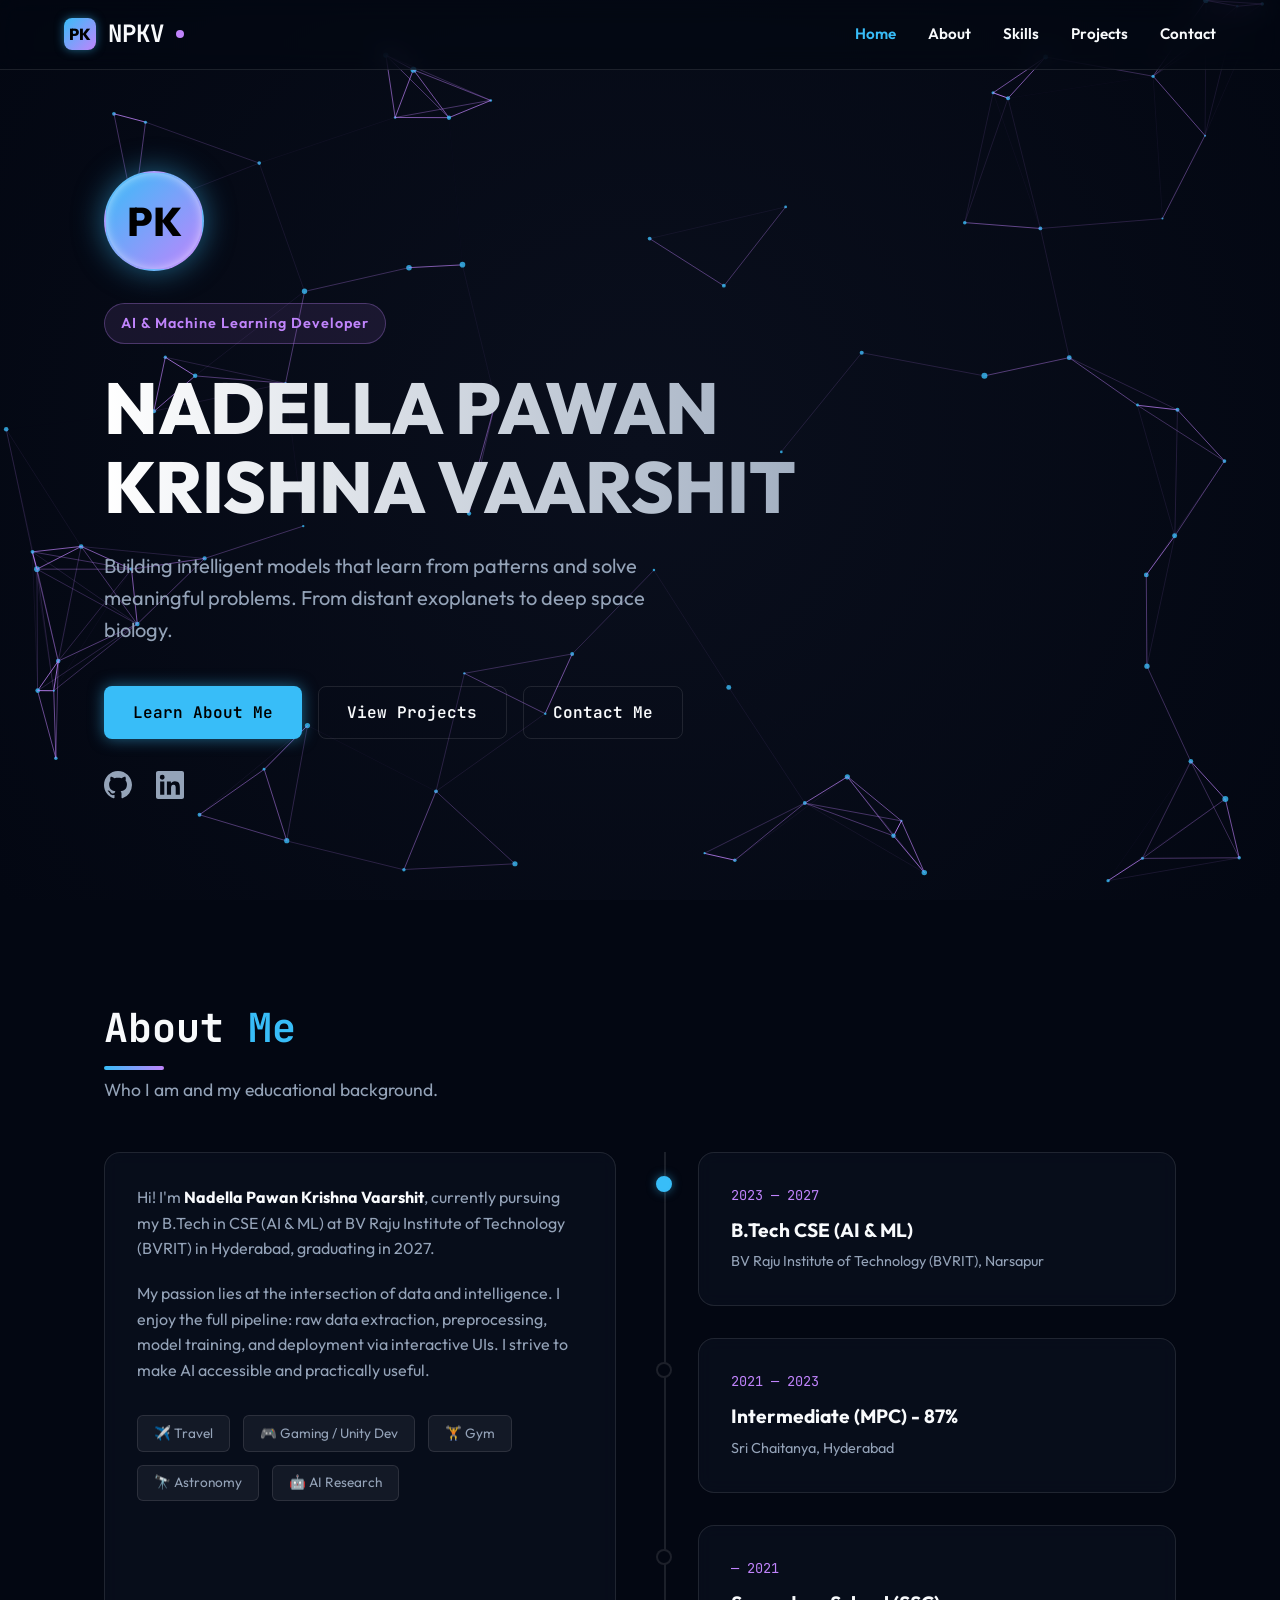
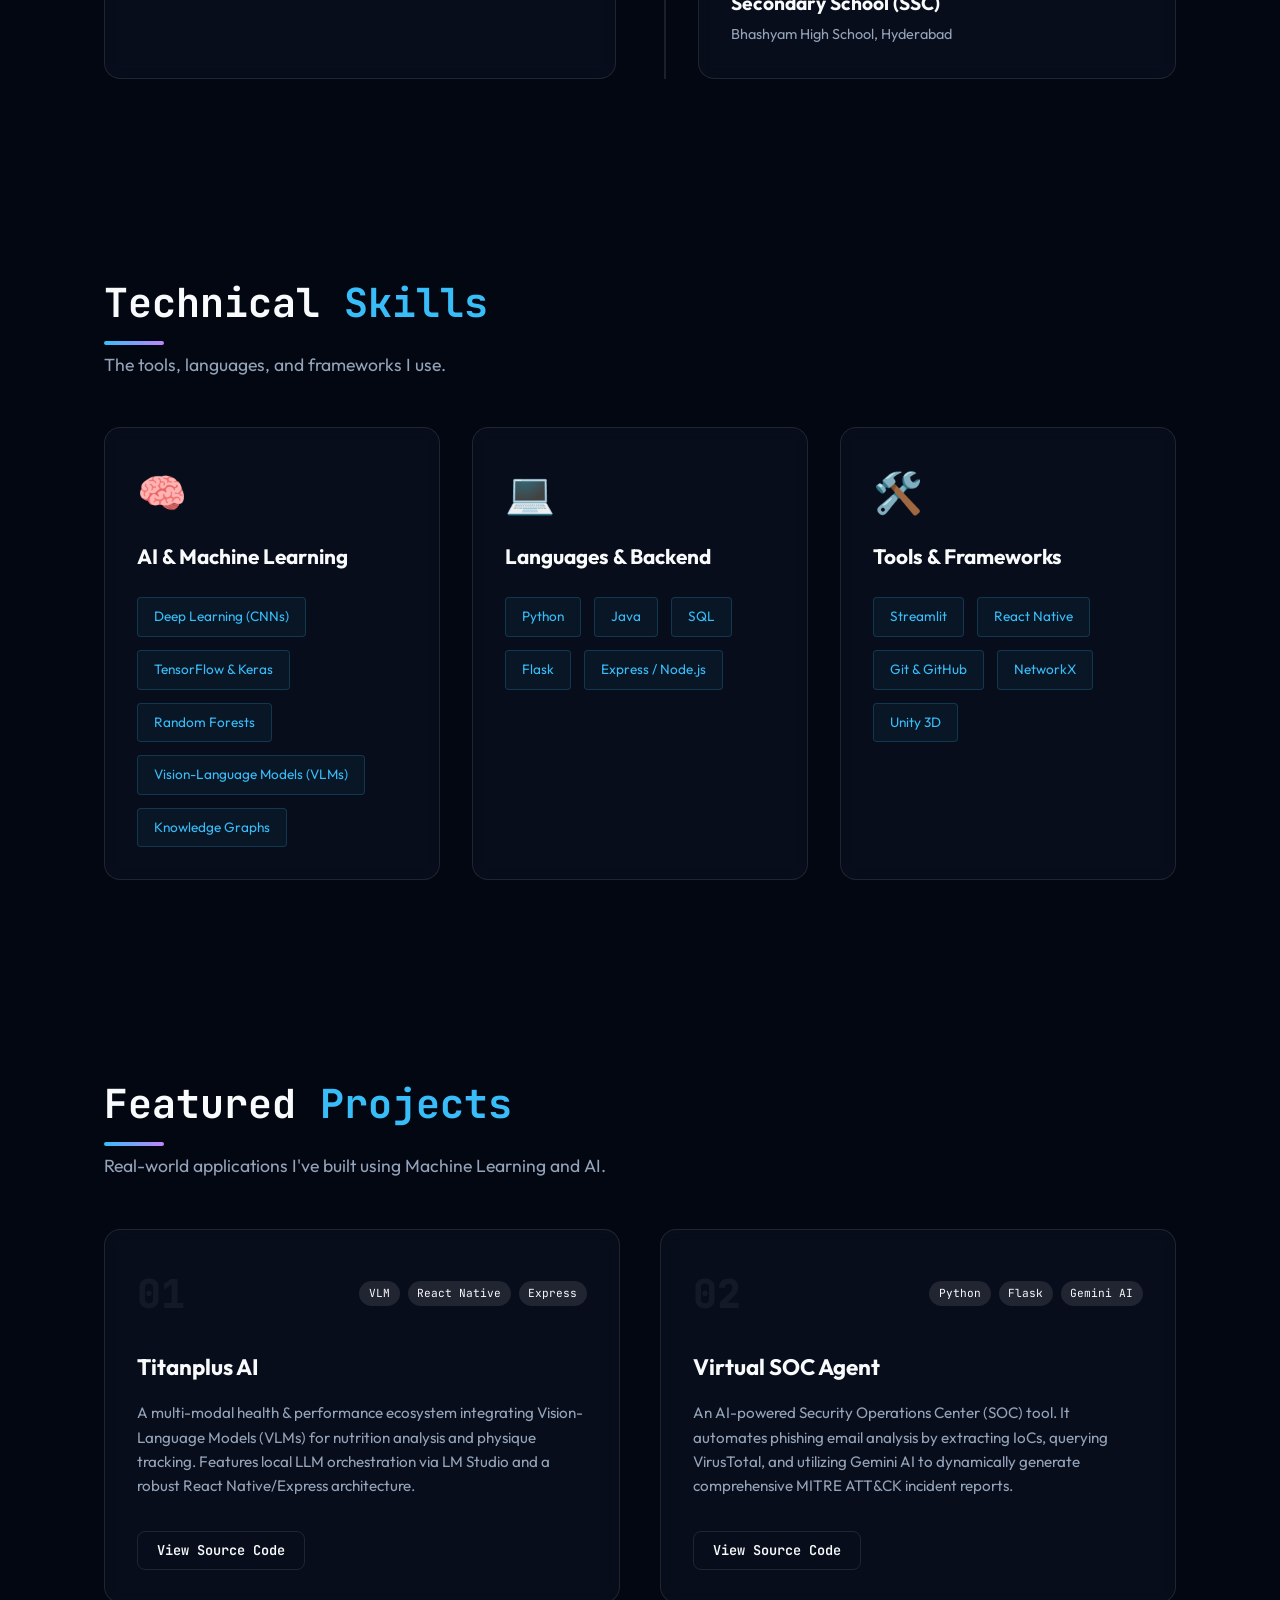
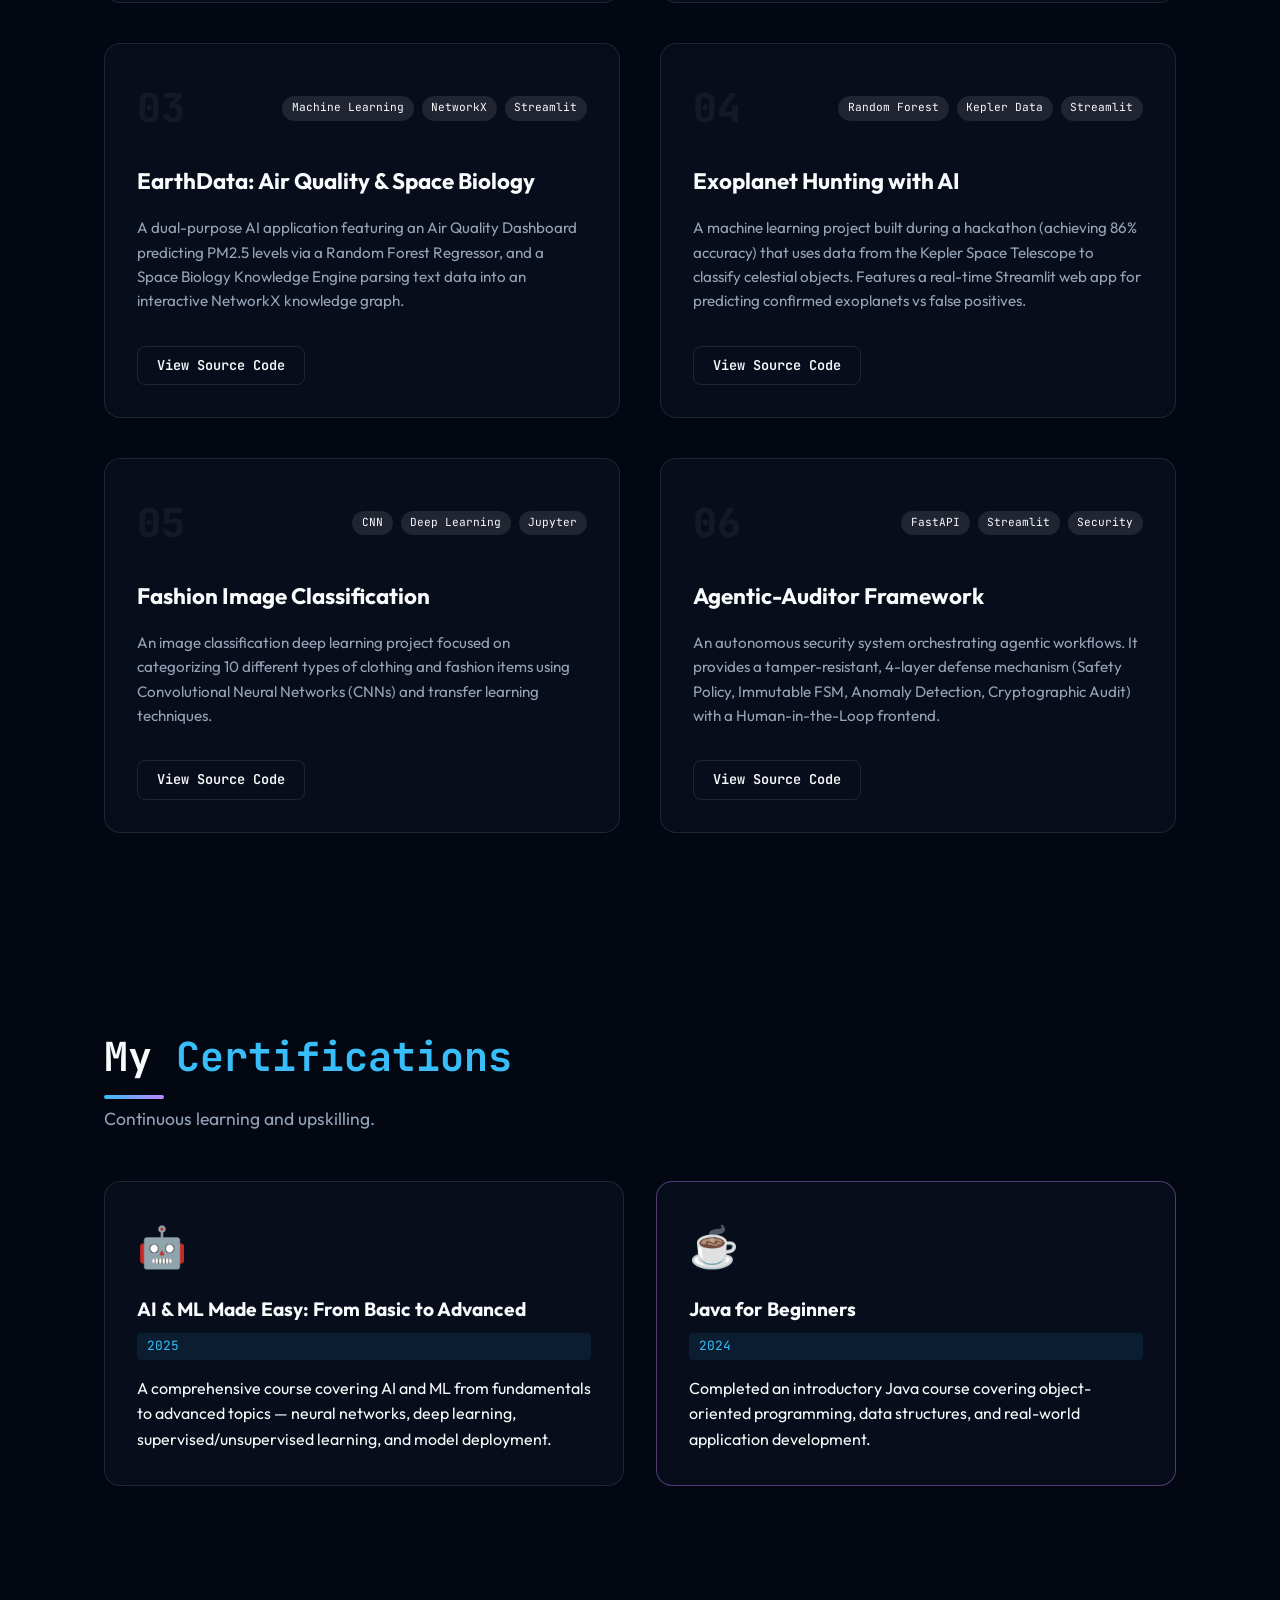
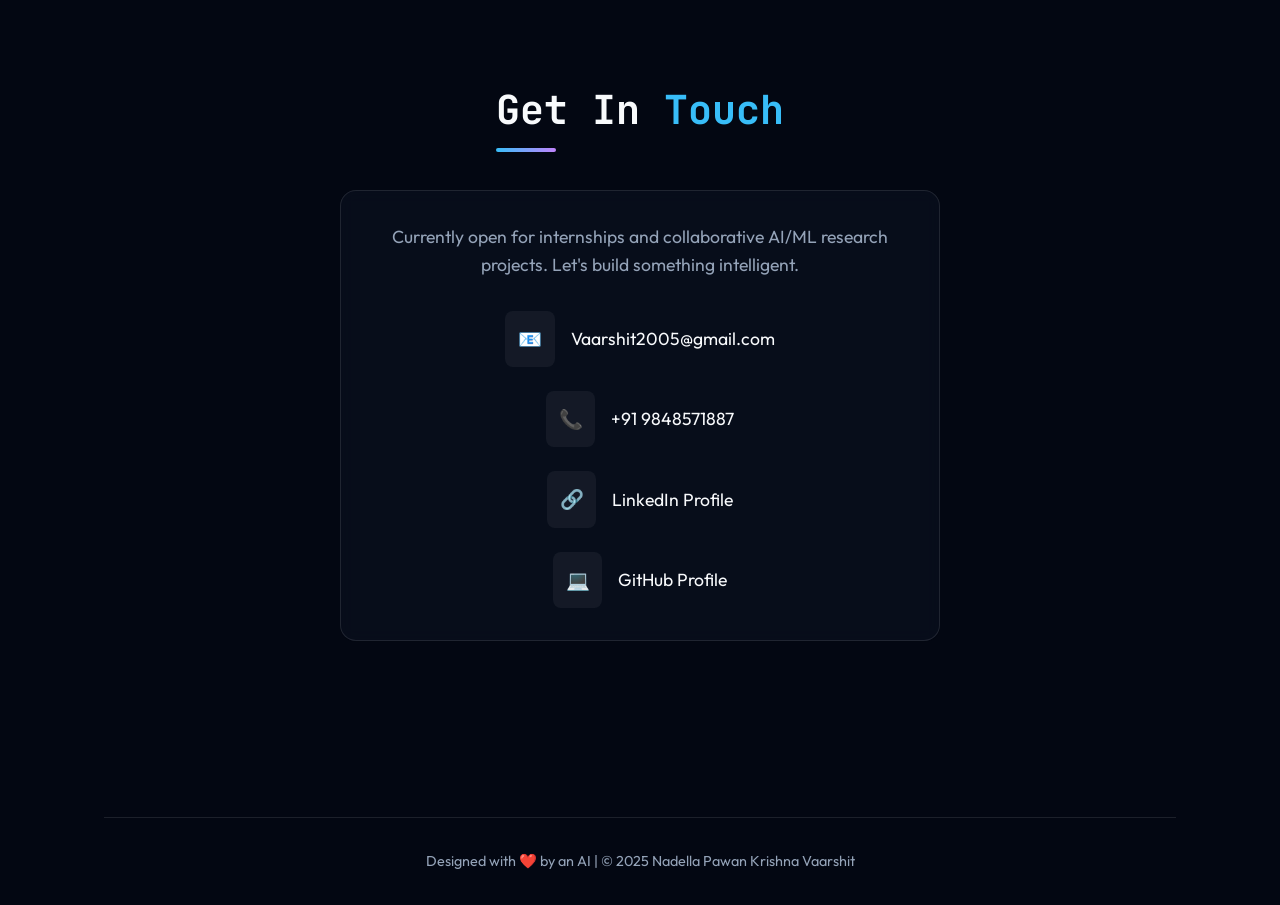
==== commit 93fdd3bc: "Redesign portfolio to Neural Knowledge Graph SPA" ====
--- a/index.html
+++ b/index.html
@@ -3,393 +3,323 @@
 <head>
   <meta charset="UTF-8" />
   <meta name="viewport" content="width=device-width, initial-scale=1.0"/>
-  <title>Pawan Krishna Vaarshith — AI/ML Graduate Portfolio</title>
+  <title>Nadella Pawan Krishna Vaarshit | AI & ML Developer</title>
   <link rel="stylesheet" href="style.css" />
   <link rel="preconnect" href="https://fonts.googleapis.com">
   <link rel="preconnect" href="https://fonts.gstatic.com" crossorigin>
-  <link href="https://fonts.googleapis.com/css2?family=Plus+Jakarta+Sans:wght@400;500;600;700;800&family=Inter:wght@400;500;600&display=swap" rel="stylesheet">
-  <style>
-    /* ---- Hero ---- */
-    .hero {
-      min-height: calc(100vh - 60px);
-      display: flex;
-      align-items: center;
-      padding: 3.5rem 2.5rem 5rem;
-      position: relative;
-      overflow: hidden;
-    }
-    .hero-glow-1 {
-      position: absolute;
-      width: 600px; height: 600px;
-      border-radius: 50%;
-      background: radial-gradient(circle, rgba(91,143,255,0.10), transparent 65%);
-      top: -200px; right: -150px;
-      pointer-events: none;
-    }
-    .hero-glow-2 {
-      position: absolute;
-      width: 350px; height: 350px;
-      border-radius: 50%;
-      background: radial-gradient(circle, rgba(66,200,138,0.06), transparent 65%);
-      bottom: -100px; left: 100px;
-      pointer-events: none;
-    }
-    /* Subtle dot grid */
-    .hero-grid {
-      position: absolute;
-      inset: 0;
-      background-image: radial-gradient(rgba(255,255,255,0.035) 1px, transparent 1px);
-      background-size: 32px 32px;
-      pointer-events: none;
-      mask-image: radial-gradient(ellipse at 70% 40%, black 20%, transparent 70%);
-      -webkit-mask-image: radial-gradient(ellipse at 70% 40%, black 20%, transparent 70%);
-    }
-
-    .hero-inner {
-      position: relative;
-      z-index: 2;
-      max-width: 680px;
-    }
-
-    /* Name pill */
-    .hero-badge {
-      display: inline-flex;
-      align-items: center;
-      gap: 8px;
-      background: var(--accent-dim);
-      border: 1px solid rgba(91,143,255,0.25);
-      border-radius: 100px;
-      padding: 5px 14px 5px 8px;
-      font-size: 0.72rem;
-      font-weight: 600;
-      color: var(--accent);
-      letter-spacing: 0.08em;
-      text-transform: uppercase;
-      margin-bottom: 2rem;
-    }
-    .hero-badge-dot {
-      width: 7px; height: 7px;
-      border-radius: 50%;
-      background: var(--green);
-      box-shadow: 0 0 6px var(--green);
-      animation: breathe 2s ease-in-out infinite;
-    }
-    @keyframes breathe {
-      0%,100% { opacity: 1; } 50% { opacity: 0.4; }
-    }
-
-    .hero-name {
-      font-family: var(--font-head);
-      font-weight: 800;
-      font-size: clamp(2.6rem, 6.5vw, 5rem);
-      line-height: 1;
-      letter-spacing: -0.045em;
-      color: var(--text);
-      margin-bottom: 1.1rem;
-    }
-    .hero-name .line-2 {
-      color: var(--accent);
-      display: block;
-    }
-
-    .hero-role-line {
-      display: flex;
-      align-items: center;
-      gap: 10px;
-      margin-bottom: 1.4rem;
-    }
-    .hero-role-bar {
-      width: 28px; height: 2px;
-      background: var(--accent);
-      border-radius: 2px;
-      flex-shrink: 0;
-    }
-    .hero-role {
-      font-family: var(--font-body);
-      font-size: 0.95rem;
-      font-weight: 500;
-      color: var(--muted);
-      min-height: 1.5em;
-    }
-    .cursor-blink { color: var(--accent); animation: blink 1s step-end infinite; }
-    @keyframes blink { 0%,100%{opacity:1} 50%{opacity:0} }
-
-    .hero-desc {
-      font-size: 0.92rem;
-      color: var(--muted);
-      max-width: 500px;
-      line-height: 1.8;
-      margin-bottom: 2.2rem;
-    }
-    .hero-actions { display: flex; gap: 0.75rem; flex-wrap: wrap; }
-
-    /* ---- Stats strip ---- */
-    .stats-strip {
-      display: flex;
-      align-items: stretch;
-      gap: 0;
-      background: var(--surface);
-      border: 1px solid var(--border);
-      border-radius: var(--radius);
-      margin: 3rem 0;
-      overflow: hidden;
-    }
-    .stat-cell {
-      flex: 1;
-      padding: 1.4rem 1.6rem;
-      border-right: 1px solid var(--border);
-      min-width: 0;
-    }
-    .stat-cell:last-child { border-right: none; }
-    .stat-num {
-      font-family: var(--font-head);
-      font-size: 1.75rem;
-      font-weight: 800;
-      color: var(--accent);
-      letter-spacing: -0.03em;
-      display: block;
-      line-height: 1;
-      margin-bottom: 0.3rem;
-    }
-    .stat-lbl {
-      font-size: 0.72rem;
-      font-weight: 500;
-      color: var(--muted);
-      letter-spacing: 0.04em;
-    }
-
-    /* ---- Quick Nav ---- */
-    .ql-heading {
-      font-family: var(--font-body);
-      font-size: 0.7rem;
-      font-weight: 600;
-      color: var(--faint);
-      letter-spacing: 0.12em;
-      text-transform: uppercase;
-      margin-bottom: 1rem;
-    }
-    .quick-links {
-      display: grid;
-      grid-template-columns: repeat(auto-fill, minmax(185px, 1fr));
-      gap: 0.8rem;
-      margin-bottom: 4.5rem;
-    }
-    .ql-card {
-      display: flex;
-      align-items: center;
-      gap: 12px;
-      background: var(--surface);
-      border: 1px solid var(--border);
-      border-radius: var(--radius);
-      padding: 1rem 1.2rem;
-      transition: border-color var(--ease), transform var(--ease);
-    }
-    .ql-card:hover {
-      border-color: var(--border-hover);
-      transform: translateY(-2px);
-    }
-    .ql-icon {
-      width: 36px; height: 36px;
-      border-radius: 8px;
-      background: var(--accent-dim);
-      display: flex; align-items: center; justify-content: center;
-      font-size: 1rem;
-      flex-shrink: 0;
-    }
-    .ql-label { font-family: var(--font-head); font-size: 0.82rem; font-weight: 700; margin-bottom: 1px; }
-    .ql-sub   { font-size: 0.7rem; color: var(--muted); }
-
-    /* ---- Tech pills ---- */
-    .tech-row {
-      display: flex;
-      flex-wrap: wrap;
-      gap: 0.5rem;
-      margin-bottom: 5rem;
-    }
-    .tech-pill {
-      font-size: 0.75rem;
-      font-weight: 500;
-      color: var(--muted);
-      background: var(--surface);
-      border: 1px solid var(--border);
-      border-radius: 6px;
-      padding: 4px 12px;
-      transition: border-color var(--ease), color var(--ease);
-    }
-    .tech-pill:hover { border-color: rgba(91,143,255,0.3); color: var(--accent); }
-
-    @media (max-width: 640px) {
-      .stats-strip { flex-direction: column; }
-      .stat-cell { border-right: none; border-bottom: 1px solid var(--border); }
-      .stat-cell:last-child { border-bottom: none; }
-    }
-  </style>
+  <link href="https://fonts.googleapis.com/css2?family=Outfit:wght@300;400;600;800&family=JetBrains+Mono:wght@400;700&display=swap" rel="stylesheet">
 </head>
 <body>
-  <script>if(localStorage.getItem("pkv-theme")==="light")document.body.classList.add("light");</script>
-
-    <nav class="navbar">
-    <div class="nav-logo">NPKV<span>.</span></div>
+  <!-- Neural Network Background -->
+  <canvas id="neural-bg"></canvas>
+
+  <!-- Navigation -->
+  <nav class="glass-nav">
+    <div class="nav-logo">
+      <div class="neon-logo">PK</div>
+      NPKV<span class="pulse-dot"></span>
+    </div>
     <div class="nav-links">
-      <a href="index.html">Home</a>
-      <a href="about.html">About</a>
-      <a href="projects.html">Projects</a>
-      <a href="skills.html">Skills</a>
-      <a href="education.html">Education</a>
-      <a href="certificates.html">Certificates</a>
-      <a href="contact.html">Contact</a>
-    </div>
-    <!-- Right controls: LinkedIn + Theme Toggle + Hamburger -->
-    <div class="nav-controls">
-      <!-- LinkedIn -->
-      <a href="https://www.linkedin.com/in/nadella-pawan-krishna-vaarshith-105277295?utm_source=share_via&utm_content=profile&utm_medium=member_android" target="_blank" rel="noopener" class="nav-linkedin" aria-label="LinkedIn">
-        <svg width="16" height="16" viewBox="0 0 24 24" fill="currentColor">
-          <path d="M20.447 20.452h-3.554v-5.569c0-1.328-.027-3.037-1.852-3.037-1.853 0-2.136 1.445-2.136 2.939v5.667H9.351V9h3.414v1.561h.046c.477-.9 1.637-1.85 3.37-1.85 3.601 0 4.267 2.37 4.267 5.455v6.286zM5.337 7.433a2.062 2.062 0 0 1-2.063-2.065 2.064 2.064 0 1 1 2.063 2.065zm1.782 13.019H3.555V9h3.564v11.452zM22.225 0H1.771C.792 0 0 .774 0 1.729v20.542C0 23.227.792 24 1.771 24h20.451C23.2 24 24 23.227 24 22.271V1.729C24 .774 23.2 0 22.222 0h.003z"/>
-        </svg>
-      </a>
-      <!-- Theme Toggle -->
-      <label class="theme-toggle" aria-label="Toggle light/dark mode">
-        <input type="checkbox" id="themeToggleInput">
-        <div class="toggle-track"></div>
-        <div class="toggle-thumb"></div>
-      </label>
-      <!-- Hamburger (mobile) -->
-      <button class="nav-toggle" aria-label="Menu"><span></span><span></span><span></span></button>
+      <a href="#hero">Home</a>
+      <a href="#about">About</a>
+      <a href="#skills">Skills</a>
+      <a href="#projects">Projects</a>
+      <a href="#contact">Contact</a>
     </div>
   </nav>
-  <div class="mobile-nav">
-    <a href="index.html">Home</a>
-    <a href="about.html">About</a>
-    <a href="projects.html">Projects</a>
-    <a href="skills.html">Skills</a>
-    <a href="education.html">Education</a>
-    <a href="certificates.html">Certificates</a>
-    <a href="contact.html">Contact</a>
-    <a href="https://www.linkedin.com/in/your-linkedin-username" target="_blank" rel="noopener" class="mobile-linkedin">
-      <svg width="16" height="16" viewBox="0 0 24 24" fill="currentColor"><path d="M20.447 20.452h-3.554v-5.569c0-1.328-.027-3.037-1.852-3.037-1.853 0-2.136 1.445-2.136 2.939v5.667H9.351V9h3.414v1.561h.046c.477-.9 1.637-1.85 3.37-1.85 3.601 0 4.267 2.37 4.267 5.455v6.286zM5.337 7.433a2.062 2.062 0 0 1-2.063-2.065 2.064 2.064 0 1 1 2.063 2.065zm1.782 13.019H3.555V9h3.564v11.452zM22.225 0H1.771C.792 0 0 .774 0 1.729v20.542C0 23.227.792 24 1.771 24h20.451C23.2 24 24 23.227 24 22.271V1.729C24 .774 23.2 0 22.222 0h.003z"/></svg>
-      LinkedIn Profile
-    </a>
-  </div>
-
-  <!-- HERO -->
-  <section class="hero">
-    <div class="hero-glow-1"></div>
-    <div class="hero-glow-2"></div>
-    <div class="hero-grid"></div>
-    <div class="hero-inner">
-      <div class="hero-badge">
-        <div class="hero-badge-dot"></div>
-        Open to Internships 
-      </div>
-      <h1 class="hero-name">
-        Nadella Pawan
-        <span class="line-2">Krishna Vaarshith</span>
-      </h1>
-      <div class="hero-role-line">
-        <div class="hero-role-bar"></div>
-        <p class="hero-role"><span id="typewriter"></span><span class="cursor-blink">|</span></p>
-      </div>
-      <p class="hero-desc">
-        B.Tech student in CSE — AI &amp; ML at BVRIT, Hyderabad. Building intelligent systems with deep learning, Python, and a passion for solving real-world problems.
-      </p>
-      <div class="hero-actions">
-        <a href="projects.html" class="btn btn-primary">View Projects →</a>
-        <a href="contact.html" class="btn btn-outline">Contact Me</a>
-      </div>
-    </div>
-  </section>
-
-  <div class="container">
-
-    <!-- Stats -->
-    <div class="stats-strip reveal">
-      <div class="stat-cell">
-        <span class="stat-num">86%</span>
-        <span class="stat-lbl">Exoplanet Detection Accuracy</span>
-      </div>
-      <div class="stat-cell">
-        <span class="stat-num">2+</span>
-        <span class="stat-lbl">AI / ML Projects Built</span>
-      </div>
-      <div class="stat-cell">
-        <span class="stat-num">2027</span>
-        <span class="stat-lbl">Expected Graduation</span>
-      </div>
-      <div class="stat-cell">
-        <span class="stat-num">5+</span>
-        <span class="stat-lbl">Technologies Used</span>
-      </div>
-    </div>
-
-    <!-- Quick Nav -->
-    <p class="ql-heading reveal">Explore Portfolio</p>
-    <div class="quick-links stagger-parent">
-      <a href="about.html" class="ql-card stagger-child">
-        <div class="ql-icon">👤</div>
-        <div><div class="ql-label">About Me</div><div class="ql-sub">Story & background</div></div>
-      </a>
-      <a href="projects.html" class="ql-card stagger-child">
-        <div class="ql-icon">🚀</div>
-        <div><div class="ql-label">Projects</div><div class="ql-sub">AI/ML builds</div></div>
-      </a>
-      <a href="skills.html" class="ql-card stagger-child">
-        <div class="ql-icon">⚡</div>
-        <div><div class="ql-label">Skills</div><div class="ql-sub">Tech & tools</div></div>
-      </a>
-      <a href="education.html" class="ql-card stagger-child">
-        <div class="ql-icon">🎓</div>
-        <div><div class="ql-label">Education</div><div class="ql-sub">Academic history</div></div>
-      </a>
-      <a href="certificates.html" class="ql-card stagger-child">
-        <div class="ql-icon">📜</div>
-        <div><div class="ql-label">Certificates</div><div class="ql-sub">Courses & awards</div></div>
-      </a>
-      <a href="contact.html" class="ql-card stagger-child">
-        <div class="ql-icon">✉️</div>
-        <div><div class="ql-label">Contact</div><div class="ql-sub">Get in touch</div></div>
-      </a>
-    </div>
-
-    <!-- Tech strip -->
-    <p class="ql-heading reveal">Technologies I Work With</p>
-    <div class="tech-row reveal">
-      <span class="tech-pill">Python</span><span class="tech-pill">TensorFlow</span>
-      <span class="tech-pill">Keras</span><span class="tech-pill">Deep Learning</span>
-      <span class="tech-pill">CNNs</span><span class="tech-pill">Streamlit</span>
-      <span class="tech-pill">Java</span><span class="tech-pill">Unity 3D</span>
-      <span class="tech-pill">Git & GitHub</span><span class="tech-pill">SQL</span>
-      <span class="tech-pill">HTML & CSS</span>
-    </div>
-
-  </div>
-
-    <footer class="footer">
-    <div class="footer-inner">
-      <div class="footer-logo">NPKV<span>.</span></div>
-      <p>© 2025 Nadella Pawan Krishna Vaarshith</p>
-      <div style="display:flex;align-items:center;gap:0.6rem;flex-wrap:wrap;justify-content:center;">
-        <p>Hyderabad, Telangana, India</p>
-        <a href="https://www.linkedin.com/in/your-linkedin-username" target="_blank" rel="noopener" class="footer-linkedin">
-          <svg width="13" height="13" viewBox="0 0 24 24" fill="currentColor"><path d="M20.447 20.452h-3.554v-5.569c0-1.328-.027-3.037-1.852-3.037-1.853 0-2.136 1.445-2.136 2.939v5.667H9.351V9h3.414v1.561h.046c.477-.9 1.637-1.85 3.37-1.85 3.601 0 4.267 2.37 4.267 5.455v6.286zM5.337 7.433a2.062 2.062 0 0 1-2.063-2.065 2.064 2.064 0 1 1 2.063 2.065zm1.782 13.019H3.555V9h3.564v11.452zM22.225 0H1.771C.792 0 0 .774 0 1.729v20.542C0 23.227.792 24 1.771 24h20.451C23.2 24 24 23.227 24 22.271V1.729C24 .774 23.2 0 22.222 0h.003z"/></svg>
-          LinkedIn
-        </a>
-      </div>
-    </div>
-  </footer>
-
-  <script src="shared.js"></script>
-  <script>
-    const words = ['AI & ML Engineer','Deep Learning Developer','Python Enthusiast','Exoplanet Researcher 🔭','Game Developer'];
-    let wi=0,ci=0,del=false;
-    const el=document.getElementById('typewriter');
-    function type(){
-      const w=words[wi];
-      el.textContent=del?w.slice(0,ci--):w.slice(0,ci++);
-      if(!del&&ci>w.length){del=true;setTimeout(type,1500);return;}
-      if(del&&ci<0){del=false;wi=(wi+1)%words.length;}
-      setTimeout(type,del?45:80);
-    }
-    setTimeout(type,500);
-  </script>
+
+  <!-- Main Content container -->
+  <main class="content-container">
+    
+    <!-- Hero Section -->
+    <section id="hero" class="hero-section">
+      <div class="hero-content">
+        <div class="profile-avatar-container">
+          <div class="profile-avatar">PK</div>
+        </div>
+        <div class="badge-tag">AI & Machine Learning Developer</div>
+        <h1 class="glitch-text" data-text="NADELLA PAWAN KRISHNA VAARSHIT">NADELLA PAWAN KRISHNA VAARSHIT</h1>
+        <p class="hero-subtitle">Building intelligent models that learn from patterns and solve meaningful problems. From distant exoplanets to deep space biology.</p>
+        <div class="hero-actions">
+          <a href="#about" class="btn btn-primary">Learn About Me</a>
+          <a href="#projects" class="btn btn-outline">View Projects</a>
+          <a href="#contact" class="btn btn-outline">Contact Me</a>
+        </div>
+        <div class="social-links mt-4">
+          <!-- Placeholders for GitHub and LinkedIn URLs -->
+          <a href="[YOUR_GITHUB_URL]" target="_blank" class="social-icon" title="GitHub">
+            <svg viewBox="0 0 24 24" fill="currentColor"><path d="M12 0C5.37 0 0 5.37 0 12c0 5.31 3.435 9.795 8.205 11.385.6.105.825-.255.825-.57 0-.285-.015-1.23-.015-2.235-3.015.555-3.795-.735-4.035-1.41-.135-.345-.72-1.41-1.23-1.695-.42-.225-1.02-.78-.015-.795.945-.015 1.62.87 1.845 1.23 1.08 1.815 2.805 1.305 3.495.99.105-.78.42-1.305.765-1.605-2.67-.3-5.46-1.335-5.46-5.925 0-1.305.465-2.385 1.23-3.225-.12-.3-.54-1.53.12-3.18 0 0 1.005-.315 3.3 1.23.96-.27 1.98-.405 3-.405s2.04.135 3 .405c2.295-1.56 3.3-1.23 3.3-1.23.66 1.65.24 2.88.12 3.18.765.84 1.23 1.905 1.23 3.225 0 4.605-2.805 5.625-5.475 5.925.435.375.81 1.095.81 2.22 0 1.605-.015 2.895-.015 3.3 0 .315.225.69.825.57A12.02 12.02 0 0024 12c0-6.63-5.37-12-12-12z"/></svg>
+          </a>
+          <a href="[YOUR_LINKEDIN_URL]" target="_blank" class="social-icon" title="LinkedIn">
+            <svg viewBox="0 0 24 24" fill="currentColor"><path d="M20.447 20.452h-3.554v-5.569c0-1.328-.027-3.037-1.852-3.037-1.853 0-2.136 1.445-2.136 2.939v5.667H9.351V9h3.414v1.561h.046c.477-.9 1.637-1.85 3.37-1.85 3.601 0 4.267 2.37 4.267 5.455v6.286zM5.337 7.433a2.062 2.062 0 0 1-2.063-2.065 2.064 2.064 0 1 1 2.063 2.065zm1.782 13.019H3.555V9h3.564v11.452zM22.225 0H1.771C.792 0 0 .774 0 1.729v20.542C0 23.227.792 24 1.771 24h20.451C23.2 24 24 23.227 24 22.271V1.729C24 .774 23.2 0 22.222 0h.003z"/></svg>
+          </a>
+        </div>
+      </div>
+    </section>
+
+    <!-- About & Education Section -->
+    <section id="about" class="section-padding hidden-reveal">
+      <div class="section-header">
+        <h2 class="section-title">About <span class="highlight">Me</span></h2>
+        <p style="color: var(--muted); margin-top: 1rem; font-size: 1.1rem;">Who I am and my educational background.</p>
+      </div>
+      <div class="about-grid">
+        <div class="glass-card about-text">
+          <p>Hi! I'm <strong>Nadella Pawan Krishna Vaarshit</strong>, currently pursuing my B.Tech in CSE (AI & ML) at BV Raju Institute of Technology (BVRIT) in Hyderabad, graduating in 2027.</p>
+          <p>My passion lies at the intersection of data and intelligence. I enjoy the full pipeline: raw data extraction, preprocessing, model training, and deployment via interactive UIs. I strive to make AI accessible and practically useful.</p>
+          <div class="interests-container">
+            <span class="glass-tag">✈️ Travel</span>
+            <span class="glass-tag">🎮 Gaming / Unity Dev</span>
+            <span class="glass-tag">🏋️ Gym</span>
+            <span class="glass-tag">🔭 Astronomy</span>
+            <span class="glass-tag">🤖 AI Research</span>
+          </div>
+        </div>
+        <div class="timeline-container">
+          <div class="timeline-item">
+            <div class="timeline-dot current"></div>
+            <div class="timeline-content glass-card">
+              <span class="timeline-date">2023 — 2027</span>
+              <h3>B.Tech CSE (AI & ML)</h3>
+              <p>BV Raju Institute of Technology (BVRIT), Narsapur</p>
+            </div>
+          </div>
+          <div class="timeline-item">
+            <div class="timeline-dot"></div>
+            <div class="timeline-content glass-card">
+              <span class="timeline-date">2021 — 2023</span>
+              <h3>Intermediate (MPC) - 87%</h3>
+              <p>Sri Chaitanya, Hyderabad</p>
+            </div>
+          </div>
+          <div class="timeline-item">
+            <div class="timeline-dot"></div>
+            <div class="timeline-content glass-card">
+              <span class="timeline-date">— 2021</span>
+              <h3>Secondary School (SSC)</h3>
+              <p>Bhashyam High School, Hyderabad</p>
+            </div>
+          </div>
+        </div>
+      </div>
+    </section>
+
+    <!-- Skills Section -->
+    <section id="skills" class="section-padding hidden-reveal">
+      <div class="section-header">
+        <h2 class="section-title">Technical <span class="highlight">Skills</span></h2>
+        <p style="color: var(--muted); margin-top: 1rem; font-size: 1.1rem;">The tools, languages, and frameworks I use.</p>
+      </div>
+      <div class="skills-grid">
+        
+        <div class="glass-card skill-category">
+          <div class="skill-icon">🧠</div>
+          <h3>AI & Machine Learning</h3>
+          <div class="tags-wrapper">
+            <span class="skill-tag">Deep Learning (CNNs)</span>
+            <span class="skill-tag">TensorFlow & Keras</span>
+            <span class="skill-tag">Random Forests</span>
+            <span class="skill-tag">Vision-Language Models (VLMs)</span>
+            <span class="skill-tag">Knowledge Graphs</span>
+          </div>
+        </div>
+
+        <div class="glass-card skill-category">
+          <div class="skill-icon">💻</div>
+          <h3>Languages & Backend</h3>
+          <div class="tags-wrapper">
+            <span class="skill-tag">Python</span>
+            <span class="skill-tag">Java</span>
+            <span class="skill-tag">SQL</span>
+            <span class="skill-tag">Flask</span>
+            <span class="skill-tag">Express / Node.js</span>
+          </div>
+        </div>
+
+        <div class="glass-card skill-category">
+          <div class="skill-icon">🛠️</div>
+          <h3>Tools & Frameworks</h3>
+          <div class="tags-wrapper">
+            <span class="skill-tag">Streamlit</span>
+            <span class="skill-tag">React Native</span>
+            <span class="skill-tag">Git & GitHub</span>
+            <span class="skill-tag">NetworkX</span>
+            <span class="skill-tag">Unity 3D</span>
+          </div>
+        </div>
+
+      </div>
+    </section>
+
+    <!-- Projects Section -->
+    <section id="projects" class="section-padding hidden-reveal">
+      <div class="section-header">
+        <h2 class="section-title">Featured <span class="highlight">Projects</span></h2>
+        <p style="color: var(--muted); margin-top: 1rem; font-size: 1.1rem;">Real-world applications I've built using Machine Learning and AI.</p>
+      </div>
+      <div class="projects-container">
+        
+        <!-- Project 1: Titanplus AI -->
+        <div class="project-card glass-card">
+          <div class="project-content">
+            <div class="project-top">
+              <span class="project-number">01</span>
+              <div class="project-tech-stack">
+                <span class="tech-pill">VLM</span><span class="tech-pill">React Native</span><span class="tech-pill">Express</span>
+              </div>
+            </div>
+            <h3 class="project-title">Titanplus AI</h3>
+            <p class="project-desc">A multi-modal health & performance ecosystem integrating Vision-Language Models (VLMs) for nutrition analysis and physique tracking. Features local LLM orchestration via LM Studio and a robust React Native/Express architecture.</p>
+            <div class="project-links">
+              <a href="https://github.com/pawan-krishna/Titanplus_AI" target="_blank" class="btn btn-outline btn-sm">View Source Code</a>
+            </div>
+          </div>
+        </div>
+
+        <!-- Project 2: Virtual SOC Agent -->
+        <div class="project-card glass-card">
+          <div class="project-content">
+            <div class="project-top">
+              <span class="project-number">02</span>
+              <div class="project-tech-stack">
+                <span class="tech-pill">Python</span><span class="tech-pill">Flask</span><span class="tech-pill">Gemini AI</span>
+              </div>
+            </div>
+            <h3 class="project-title">Virtual SOC Agent</h3>
+            <p class="project-desc">An AI-powered Security Operations Center (SOC) tool. It automates phishing email analysis by extracting IoCs, querying VirusTotal, and utilizing Gemini AI to dynamically generate comprehensive MITRE ATT&CK incident reports.</p>
+            <div class="project-links">
+              <a href="https://github.com/pawan-krishna/Virtual_SOC_Agent" target="_blank" class="btn btn-outline btn-sm">View Source Code</a>
+            </div>
+          </div>
+        </div>
+
+        <!-- Project 3: EarthData -->
+        <div class="project-card glass-card">
+          <div class="project-content">
+            <div class="project-top">
+              <span class="project-number">03</span>
+              <div class="project-tech-stack">
+                <span class="tech-pill">Machine Learning</span><span class="tech-pill">NetworkX</span><span class="tech-pill">Streamlit</span>
+              </div>
+            </div>
+            <h3 class="project-title">EarthData: Air Quality & Space Biology</h3>
+            <p class="project-desc">A dual-purpose AI application featuring an Air Quality Dashboard predicting PM2.5 levels via a Random Forest Regressor, and a Space Biology Knowledge Engine parsing text data into an interactive NetworkX knowledge graph.</p>
+            <div class="project-links">
+              <a href="https://github.com/pawan-krishna/earthdata-air-quality" target="_blank" class="btn btn-outline btn-sm">View Source Code</a>
+            </div>
+          </div>
+        </div>
+
+        <!-- Project 4: Exoplanets -->
+        <div class="project-card glass-card">
+          <div class="project-content">
+            <div class="project-top">
+              <span class="project-number">04</span>
+              <div class="project-tech-stack">
+                <span class="tech-pill">Random Forest</span><span class="tech-pill">Kepler Data</span><span class="tech-pill">Streamlit</span>
+              </div>
+            </div>
+            <h3 class="project-title">Exoplanet Hunting with AI</h3>
+            <p class="project-desc">A machine learning project built during a hackathon (achieving 86% accuracy) that uses data from the Kepler Space Telescope to classify celestial objects. Features a real-time Streamlit web app for predicting confirmed exoplanets vs false positives.</p>
+            <div class="project-links">
+              <a href="https://github.com/pawan-krishna/exoplanet-hunting" target="_blank" class="btn btn-outline btn-sm">View Source Code</a>
+            </div>
+          </div>
+        </div>
+
+        <!-- Project 5: Fashion Classification -->
+        <div class="project-card glass-card">
+          <div class="project-content">
+            <div class="project-top">
+              <span class="project-number">05</span>
+              <div class="project-tech-stack">
+                <span class="tech-pill">CNN</span><span class="tech-pill">Deep Learning</span><span class="tech-pill">Jupyter</span>
+              </div>
+            </div>
+            <h3 class="project-title">Fashion Image Classification</h3>
+            <p class="project-desc">An image classification deep learning project focused on categorizing 10 different types of clothing and fashion items using Convolutional Neural Networks (CNNs) and transfer learning techniques.</p>
+            <div class="project-links">
+              <a href="https://github.com/pawan-krishna/fashion-classification" target="_blank" class="btn btn-outline btn-sm">View Source Code</a>
+            </div>
+          </div>
+        </div>
+        <!-- Project 6: Agentic-Auditor -->
+        <div class="project-card glass-card">
+          <div class="project-content">
+            <div class="project-top">
+              <span class="project-number">06</span>
+              <div class="project-tech-stack">
+                <span class="tech-pill">FastAPI</span><span class="tech-pill">Streamlit</span><span class="tech-pill">Security</span>
+              </div>
+            </div>
+            <h3 class="project-title">Agentic-Auditor Framework</h3>
+            <p class="project-desc">An autonomous security system orchestrating agentic workflows. It provides a tamper-resistant, 4-layer defense mechanism (Safety Policy, Immutable FSM, Anomaly Detection, Cryptographic Audit) with a Human-in-the-Loop frontend.</p>
+            <div class="project-links">
+              <a href="[YOUR_AGENTIC_REPO_URL]" target="_blank" class="btn btn-outline btn-sm">View Source Code</a>
+            </div>
+          </div>
+        </div>
+
+      </div>
+    </section>
+
+    <!-- Certifications Section -->
+    <section id="certificates" class="section-padding hidden-reveal">
+      <div class="section-header">
+        <h2 class="section-title">My <span class="highlight">Certifications</span></h2>
+        <p style="color: var(--muted); margin-top: 1rem; font-size: 1.1rem;">Continuous learning and upskilling.</p>
+      </div>
+      <div class="cert-grid">
+        <div class="glass-card cert-card-large">
+          <div class="cert-icon">🤖</div>
+          <h3>AI & ML Made Easy: From Basic to Advanced</h3>
+          <span class="cert-year">2025</span>
+          <p>A comprehensive course covering AI and ML from fundamentals to advanced topics — neural networks, deep learning, supervised/unsupervised learning, and model deployment.</p>
+        </div>
+        <div class="glass-card cert-card-large" style="border-color: rgba(192, 132, 252, 0.4);">
+          <div class="cert-icon">☕</div>
+          <h3>Java for Beginners</h3>
+          <span class="cert-year">2024</span>
+          <p>Completed an introductory Java course covering object-oriented programming, data structures, and real-world application development.</p>
+        </div>
+      </div>
+    </section>
+
+    <!-- Contact Section -->
+    <section id="contact" class="section-padding hidden-reveal" style="margin-bottom: 5rem;">
+      <div class="section-header" style="text-align: center;">
+        <h2 class="section-title">Get In <span class="highlight">Touch</span></h2>
+      </div>
+      <div class="contact-layout" style="display: flex; justify-content: center;">
+        
+        <!-- Contact Box -->
+        <div class="glass-card contact-box" style="width: 100%; max-width: 600px; text-align: center;">
+          <p style="margin-bottom: 2rem; color: var(--muted); font-size: 1.1rem;">Currently open for internships and collaborative AI/ML research projects. Let's build something intelligent.</p>
+          
+          <div class="contact-details" style="align-items: center;">
+            <a href="mailto:Vaarshit2005@gmail.com" class="contact-link" style="justify-content: center;">
+              <span class="icon">📧</span> Vaarshit2005@gmail.com
+            </a>
+            <a href="tel:+919848571887" class="contact-link" style="justify-content: center;">
+              <span class="icon">📞</span> +91 9848571887
+            </a>
+            <a href="[YOUR_LINKEDIN_URL]" target="_blank" class="contact-link" style="justify-content: center;">
+              <span class="icon">🔗</span> LinkedIn Profile
+            </a>
+            <a href="[YOUR_GITHUB_URL]" target="_blank" class="contact-link" style="justify-content: center;">
+              <span class="icon">💻</span> GitHub Profile
+            </a>
+          </div>
+        </div>
+      </div>
+    </section>
+
+    <footer>
+      <p>Designed with ❤️ by an AI | © 2025 Nadella Pawan Krishna Vaarshit</p>
+    </footer>
+
+  </main>
+
+  <script src="script.js"></script>
 </body>
 </html>
--- a/style.css
+++ b/style.css
@@ -1,453 +1,550 @@
-/* ============================================
-   SHARED STYLES — Professional Graduate Portfolio
-   Fonts: Plus Jakarta Sans + Inter
-   Supports: Dark mode (default) + Light mode toggle
-   ============================================ */
-
-/* ---- Dark theme (default) ---- */
 :root {
-  --bg:           #08101f;
-  --bg-2:         #0c1628;
-  --surface:      #111f35;
-  --surface-2:    #172540;
-  --border:       rgba(255,255,255,0.07);
-  --border-mid:   rgba(255,255,255,0.12);
-  --border-hover: rgba(91,143,255,0.35);
-
-  --text:         #eef2ff;
-  --text-2:       #bdc8e8;
-  --muted:        #7585a8;
-  --faint:        #3a4a68;
-
-  --accent:       #5b8fff;
-  --accent-2:     #3d74f5;
-  --accent-dim:   rgba(91,143,255,0.10);
-  --accent-glow:  rgba(91,143,255,0.20);
-  --green:        #42c88a;
-  --warm:         #e8a84c;
-  --red:          #e07070;
-
-  --nav-bg:       rgba(8,16,31,0.90);
-  --shadow-card:  rgba(0,0,0,0.35);
-
-  --font-head: 'Plus Jakarta Sans', sans-serif;
-  --font-body: 'Inter', sans-serif;
-  --radius:    10px;
-  --radius-sm: 7px;
-  --ease:      0.22s cubic-bezier(0.4,0,0.2,1);
-}
-
-/* ---- Light theme ---- */
-body.light {
-  --bg:           #f4f6fb;
-  --bg-2:         #eaeef7;
-  --surface:      #ffffff;
-  --surface-2:    #f0f3fa;
-  --border:       rgba(0,0,0,0.08);
-  --border-mid:   rgba(0,0,0,0.13);
-  --border-hover: rgba(59,118,255,0.40);
-
-  --text:         #0f1c38;
-  --text-2:       #2d3f68;
-  --muted:        #5a6a8e;
-  --faint:        #a0aec8;
-
-  --accent:       #3b76ff;
-  --accent-2:     #2060ee;
-  --accent-dim:   rgba(59,118,255,0.10);
-  --accent-glow:  rgba(59,118,255,0.18);
-  --green:        #27a869;
-  --warm:         #c8841a;
-  --red:          #c94f4f;
-
-  --nav-bg:       rgba(244,246,251,0.92);
-  --shadow-card:  rgba(15,28,56,0.10);
-}
-
-/* Smooth theme transition on every element */
-*, *::before, *::after {
+  /* Core Colors - Dark/Neon Theme */
+  --bg-base: #030712;
+  --bg-surface: rgba(15, 23, 42, 0.4);
+  --accent: #38bdf8;
+  --accent-glow: rgba(56, 189, 248, 0.5);
+  --secondary: #c084fc;
+  --text-main: #f8fafc;
+  --muted: #94a3b8;
+  --border: rgba(255, 255, 255, 0.1);
+  --border-hover: rgba(56, 189, 248, 0.4);
+
+  /* Typography */
+  --font-main: 'Outfit', sans-serif;
+  --font-mono: 'JetBrains Mono', monospace;
+}
+
+* {
+  margin: 0;
+  padding: 0;
   box-sizing: border-box;
-  margin: 0; padding: 0;
-  transition:
-    background-color 0.28s ease,
-    border-color     0.28s ease,
-    color            0.28s ease,
-    box-shadow       0.28s ease;
-}
-/* But keep animation-only transitions fast */
-.reveal, .btn, a { transition-duration: 0.22s; }
-
-html { scroll-behavior: smooth; }
+  scroll-behavior: smooth;
+}
+
 body {
-  background: var(--bg);
-  color: var(--text);
-  font-family: var(--font-body);
-  font-size: 0.94rem;
-  line-height: 1.72;
+  background-color: var(--bg-base);
+  color: var(--text-main);
+  font-family: var(--font-main);
+  line-height: 1.6;
   overflow-x: hidden;
-  -webkit-font-smoothing: antialiased;
-}
-a { text-decoration: none; color: inherit; }
-img { max-width: 100%; display: block; }
-ul { list-style: none; }
-::selection { background: var(--accent-dim); color: var(--text); }
-
-/* ============================================
-   NAVBAR
-   ============================================ */
-.navbar {
-  position: sticky;
-  top: 0; z-index: 100;
-  height: 60px;
-  display: flex;
-  align-items: center;
+}
+
+/* Background Canvas */
+#neural-bg {
+  position: fixed;
+  top: 0;
+  left: 0;
+  width: 100vw;
+  height: 100vh;
+  z-index: -1;
+  background: radial-gradient(circle at center, #0a0f1d 0%, #030712 100%);
+}
+
+/* Typography Utilities */
+.highlight { color: var(--accent); }
+.mt-4 { margin-top: 2rem; }
+
+/* Glassmorphism Classes */
+.glass-nav {
+  position: fixed;
+  top: 0;
+  width: 100%;
+  height: 70px;
+  display: flex;
   justify-content: space-between;
-  padding: 0 2.5rem;
-  background: var(--nav-bg);
-  backdrop-filter: blur(20px);
-  -webkit-backdrop-filter: blur(20px);
+  align-items: center;
+  padding: 0 5%;
+  background: rgba(3, 7, 18, 0.6);
+  backdrop-filter: blur(12px);
+  -webkit-backdrop-filter: blur(12px);
   border-bottom: 1px solid var(--border);
+  z-index: 1000;
+  transition: all 0.3s ease;
+}
+
+.glass-card {
+  background: var(--bg-surface);
+  backdrop-filter: blur(8px);
+  -webkit-backdrop-filter: blur(8px);
+  border: 1px solid var(--border);
+  border-radius: 16px;
+  padding: 2rem;
+  transition: transform 0.3s ease, border-color 0.3s ease, box-shadow 0.3s ease;
+}
+
+.glass-card:hover {
+  border-color: var(--border-hover);
+  box-shadow: 0 0 20px rgba(56, 189, 248, 0.1);
+  transform: translateY(-5px);
+}
+
+/* Nav Styles */
+.neon-logo {
+  width: 32px;
+  height: 32px;
+  background: linear-gradient(135deg, var(--accent), var(--secondary));
+  border-radius: 8px;
+  display: flex;
+  align-items: center;
+  justify-content: center;
+  color: #000;
+  font-family: var(--font-main);
+  font-weight: 800;
+  font-size: 1rem;
+  box-shadow: 0 0 10px var(--accent-glow);
 }
 .nav-logo {
-  font-family: var(--font-head);
+  font-family: var(--font-mono);
+  font-weight: 700;
+  font-size: 1.5rem;
+  display: flex;
+  align-items: center;
+  gap: 12px;
+}
+.pulse-dot {
+  width: 8px;
+  height: 8px;
+  background: var(--secondary);
+  border-radius: 50%;
+  animation: pulse 2s infinite;
+}
+.nav-links {
+  display: flex;
+  gap: 2rem;
+}
+.nav-links a {
+  color: var(--text-main);
+  text-decoration: none;
+  font-size: 0.95rem;
+  font-weight: 600;
+  transition: color 0.3s ease;
+}
+.nav-links a:hover, .nav-links a.active {
+  color: var(--accent);
+}
+
+/* Layout */
+.content-container {
+  max-width: 1200px;
+  margin: 0 auto;
+  padding: 0 5%;
+}
+
+.section-padding {
+  padding: 6rem 0;
+}
+
+.section-header {
+  margin-bottom: 3rem;
+}
+
+.section-title {
+  font-family: var(--font-mono);
+  font-size: 2.5rem;
+  font-weight: 700;
+  position: relative;
+  display: inline-block;
+}
+.section-title::after {
+  content: '';
+  position: absolute;
+  bottom: -10px;
+  left: 0;
+  width: 60px;
+  height: 4px;
+  background: linear-gradient(90deg, var(--accent), var(--secondary));
+  border-radius: 2px;
+}
+
+/* Hero Section */
+.hero-section {
+  min-height: 100vh;
+  display: flex;
+  align-items: center;
+  justify-content: flex-start;
+  padding-top: 70px;
+}
+
+.profile-avatar-container {
+  margin-bottom: 2rem;
+}
+.profile-avatar {
+  width: 100px;
+  height: 100px;
+  border-radius: 50%;
+  background: linear-gradient(135deg, var(--accent), var(--secondary));
+  display: flex;
+  align-items: center;
+  justify-content: center;
+  font-size: 2.5rem;
   font-weight: 800;
-  font-size: 1.1rem;
-  letter-spacing: -0.03em;
-  flex-shrink: 0;
-}
-.nav-logo span { color: var(--accent); }
-
-.nav-links { display: flex; align-items: center; gap: 0.1rem; }
-.nav-links a {
-  font-family: var(--font-body);
-  font-size: 0.8rem;
-  font-weight: 500;
-  color: var(--muted);
-  padding: 6px 11px;
-  border-radius: 7px;
-}
-.nav-links a:hover,
-.nav-links a.active { color: var(--accent); background: var(--accent-dim); }
-
-/* Nav right controls (LinkedIn + toggle + hamburger) */
-.nav-controls {
-  display: flex;
-  align-items: center;
-  gap: 0.5rem;
-  flex-shrink: 0;
-}
-
-/* LinkedIn icon button */
-.nav-linkedin {
+  color: #000;
+  box-shadow: 0 0 30px var(--accent-glow), inset 0 0 10px rgba(255,255,255,0.5);
+  border: 2px solid var(--border);
+  animation: float 4s ease-in-out infinite;
+}
+
+@keyframes float {
+  0% { transform: translateY(0px); }
+  50% { transform: translateY(-10px); }
+  100% { transform: translateY(0px); }
+}
+
+.hero-content {
+  max-width: 800px;
+}
+
+.badge-tag {
+  display: inline-block;
+  padding: 0.5rem 1rem;
+  background: rgba(192, 132, 252, 0.1);
+  border: 1px solid rgba(192, 132, 252, 0.3);
+  color: var(--secondary);
+  border-radius: 50px;
+  font-size: 0.9rem;
+  font-weight: 600;
+  margin-bottom: 1.5rem;
+  letter-spacing: 1px;
+}
+
+.glitch-text {
+  font-size: 4.5rem;
+  font-weight: 800;
+  line-height: 1.1;
+  margin-bottom: 1.5rem;
+  background: linear-gradient(to right, #fff, #94a3b8);
+  -webkit-background-clip: text;
+  -webkit-text-fill-color: transparent;
+}
+
+.hero-subtitle {
+  font-size: 1.25rem;
+  color: var(--muted);
+  margin-bottom: 2.5rem;
+  max-width: 600px;
+}
+
+/* Buttons */
+.btn {
   display: inline-flex;
   align-items: center;
   justify-content: center;
-  width: 34px; height: 34px;
+  padding: 0.8rem 1.8rem;
+  font-size: 1rem;
+  font-weight: 600;
   border-radius: 8px;
-  border: 1.5px solid var(--border-mid);
-  color: var(--muted);
-  transition: border-color var(--ease), color var(--ease), background var(--ease);
-}
-.nav-linkedin:hover {
-  border-color: #0a66c2;
-  color: #0a66c2;
-  background: rgba(10,102,194,0.08);
-}
-body.light .nav-linkedin:hover { background: rgba(10,102,194,0.10); }
-.nav-linkedin svg { display: block; }
-
-/* ---- Theme Toggle Switch ---- */
-.theme-toggle {
+  text-decoration: none;
+  transition: all 0.3s ease;
+  cursor: pointer;
+  font-family: var(--font-mono);
+}
+.btn-primary {
+  background: var(--accent);
+  color: #000;
+  border: none;
+  box-shadow: 0 0 15px var(--accent-glow);
+}
+.btn-primary:hover {
+  background: #fff;
+  box-shadow: 0 0 25px rgba(255,255,255,0.5);
+}
+.btn-outline {
+  background: transparent;
+  color: var(--text-main);
+  border: 1px solid var(--border);
+}
+.btn-outline:hover {
+  border-color: var(--accent);
+  color: var(--accent);
+}
+.btn-sm {
+  padding: 0.5rem 1.2rem;
+  font-size: 0.85rem;
+}
+.hero-actions {
+  display: flex;
+  gap: 1rem;
+}
+
+/* Social Links */
+.social-links {
+  display: flex;
+  gap: 1.5rem;
+}
+.social-icon {
+  width: 28px;
+  height: 28px;
+  color: var(--muted);
+  transition: color 0.3s ease, transform 0.3s ease;
+}
+.social-icon:hover {
+  color: var(--accent);
+  transform: translateY(-3px);
+}
+
+/* About & Education */
+.about-grid {
+  display: grid;
+  grid-template-columns: 1fr 1fr;
+  gap: 3rem;
+}
+.about-text p {
+  margin-bottom: 1.2rem;
+  color: var(--muted);
+}
+.about-text strong {
+  color: var(--text-main);
+}
+.interests-container {
+  display: flex;
+  flex-wrap: wrap;
+  gap: 0.8rem;
+  margin-top: 2rem;
+}
+.glass-tag {
+  padding: 0.4rem 1rem;
+  background: rgba(255,255,255,0.05);
+  border: 1px solid var(--border);
+  border-radius: 6px;
+  font-size: 0.85rem;
+  color: var(--muted);
+}
+
+.timeline-container {
+  border-left: 2px solid var(--border);
+  padding-left: 2rem;
+  display: flex;
+  flex-direction: column;
+  gap: 2rem;
+}
+.timeline-item {
   position: relative;
-  width: 44px; height: 24px;
-  flex-shrink: 0;
-  cursor: pointer;
-}
-.theme-toggle input {
-  opacity: 0;
-  width: 0; height: 0;
+}
+.timeline-dot {
   position: absolute;
-}
-.toggle-track {
-  position: absolute;
-  inset: 0;
-  border-radius: 100px;
-  background: var(--surface-2);
-  border: 1.5px solid var(--border-mid);
-  transition: background 0.28s ease, border-color 0.28s ease;
-}
-.toggle-thumb {
-  position: absolute;
-  top: 3px; left: 3px;
-  width: 16px; height: 16px;
+  left: -2.6rem;
+  top: 1.5rem;
+  width: 16px;
+  height: 16px;
   border-radius: 50%;
-  background: var(--muted);
-  display: flex; align-items: center; justify-content: center;
-  font-size: 9px;
-  transition: transform 0.28s cubic-bezier(0.4,0,0.2,1), background 0.28s ease;
-}
-.toggle-thumb::before { content: '🌙'; line-height: 1; }
-
-/* Checked = light mode */
-.theme-toggle input:checked ~ .toggle-track {
-  background: #dbe8ff;
-  border-color: rgba(59,118,255,0.3);
-}
-.theme-toggle input:checked ~ .toggle-thumb {
-  transform: translateX(20px);
+  background: var(--bg-base);
+  border: 2px solid var(--border);
+  z-index: 2;
+}
+.timeline-dot.current {
+  border-color: var(--accent);
   background: var(--accent);
-}
-.theme-toggle input:checked ~ .toggle-thumb::before { content: '☀️'; }
-
-/* Hamburger */
-.nav-toggle {
-  display: none;
-  flex-direction: column;
-  gap: 5px;
-  background: none;
-  border: none;
-  cursor: pointer;
-  padding: 4px;
-}
-.nav-toggle span {
+  box-shadow: 0 0 10px var(--accent-glow);
+}
+.timeline-date {
+  font-family: var(--font-mono);
+  font-size: 0.85rem;
+  color: var(--secondary);
   display: block;
-  width: 22px; height: 2px;
-  background: var(--muted);
-  border-radius: 2px;
-}
-
-/* Mobile drawer */
-.mobile-nav {
-  display: none;
-  position: fixed;
-  inset: 60px 0 0 0;
-  background: var(--bg-2);
-  z-index: 99;
-  flex-direction: column;
-  padding: 1.5rem 2rem;
-  gap: 0;
-  border-top: 1px solid var(--border);
-  overflow-y: auto;
-}
-.mobile-nav a {
-  font-family: var(--font-head);
-  font-size: 1.1rem;
-  font-weight: 700;
-  color: var(--muted);
-  padding: 0.8rem 0;
-  border-bottom: 1px solid var(--border);
-}
-.mobile-nav a:hover,
-.mobile-nav a.active { color: var(--accent); }
-
-/* LinkedIn link inside mobile menu */
-.mobile-nav .mobile-linkedin {
-  display: flex;
-  align-items: center;
-  gap: 10px;
-  padding: 0.8rem 0;
-  font-size: 1rem;
-  color: var(--muted);
-  border-bottom: 1px solid var(--border);
-}
-.mobile-nav .mobile-linkedin:hover { color: #0a66c2; }
-
-.mobile-nav.open { display: flex; }
-
-/* ============================================
-   PAGE HEADER
-   ============================================ */
-.page-header {
-  padding: 4.5rem 2.5rem 3.5rem;
-  text-align: center;
+  margin-bottom: 0.5rem;
+}
+.timeline-content h3 {
+  font-size: 1.2rem;
+  margin-bottom: 0.3rem;
+}
+.timeline-content p {
+  font-size: 0.9rem;
+  color: var(--muted);
+}
+
+/* Skills */
+.skills-grid {
+  display: grid;
+  grid-template-columns: repeat(auto-fit, minmax(300px, 1fr));
+  gap: 2rem;
+}
+.skill-icon {
+  font-size: 2.5rem;
+  margin-bottom: 1rem;
+}
+.skill-category h3 {
+  font-size: 1.3rem;
+  margin-bottom: 1.5rem;
+}
+.tags-wrapper {
+  display: flex;
+  flex-wrap: wrap;
+  gap: 0.8rem;
+}
+.skill-tag {
+  padding: 0.5rem 1rem;
+  background: rgba(56, 189, 248, 0.05);
+  border: 1px solid rgba(56, 189, 248, 0.2);
+  border-radius: 4px;
+  font-size: 0.85rem;
+  color: var(--accent);
+  transition: all 0.3s ease;
+}
+.skill-tag:hover {
+  background: rgba(56, 189, 248, 0.15);
+  border-color: var(--accent);
+  transform: translateY(-2px);
+}
+
+/* Projects */
+.projects-container {
+  display: grid;
+  grid-template-columns: repeat(auto-fit, minmax(350px, 1fr));
+  gap: 2.5rem;
+}
+.project-card {
   position: relative;
   overflow: hidden;
-  border-bottom: 1px solid var(--border);
-}
-.page-header::before {
+}
+.project-card::before {
   content: '';
-  position: absolute; inset: 0;
-  background: radial-gradient(ellipse at 50% 0%, rgba(91,143,255,0.09), transparent 65%);
-  pointer-events: none;
-}
-.page-header::after {
-  content: '';
-  position: absolute; inset: 0;
-  background-image:
-    linear-gradient(var(--border) 1px, transparent 1px),
-    linear-gradient(90deg, var(--border) 1px, transparent 1px);
-  background-size: 48px 48px;
-  pointer-events: none;
-  mask-image: radial-gradient(ellipse at 50% 0%, black 20%, transparent 75%);
-  -webkit-mask-image: radial-gradient(ellipse at 50% 0%, black 20%, transparent 75%);
-}
-.page-tag {
-  position: relative; z-index: 1;
-  display: inline-flex;
-  align-items: center; gap: 6px;
-  font-size: 0.7rem; font-weight: 600;
+  position: absolute;
+  top: 0; left: 0; width: 100%; height: 3px;
+  background: linear-gradient(90deg, var(--accent), var(--secondary));
+  opacity: 0;
+  transition: opacity 0.3s ease;
+}
+.project-card:hover::before {
+  opacity: 1;
+}
+.project-top {
+  display: flex;
+  justify-content: space-between;
+  align-items: center;
+  margin-bottom: 1.5rem;
+}
+.project-number {
+  font-family: var(--font-mono);
+  font-size: 2.5rem;
+  font-weight: 800;
+  color: rgba(255,255,255,0.05);
+}
+.project-tech-stack {
+  display: flex;
+  gap: 0.5rem;
+  flex-wrap: wrap;
+  justify-content: flex-end;
+}
+.tech-pill {
+  font-family: var(--font-mono);
+  font-size: 0.7rem;
+  padding: 0.2rem 0.6rem;
+  border-radius: 50px;
+  background: rgba(255,255,255,0.1);
+  color: var(--text-main);
+}
+.project-title {
+  font-size: 1.4rem;
+  margin-bottom: 1rem;
+}
+.project-desc {
+  color: var(--muted);
+  font-size: 0.95rem;
+  margin-bottom: 2rem;
+}
+.project-links {
+  display: flex;
+  gap: 1rem;
+}
+
+/* Contact & Certs */
+.cert-grid {
+  display: grid;
+  grid-template-columns: repeat(auto-fit, minmax(350px, 1fr));
+  gap: 2rem;
+}
+.cert-card-large {
+  display: flex;
+  flex-direction: column;
+}
+.cert-card-large .cert-icon {
+  font-size: 2.5rem;
+  margin-bottom: 1rem;
+}
+.cert-card-large h3 {
+  font-size: 1.2rem;
+  margin-bottom: 0.5rem;
+}
+.cert-year {
+  display: inline-block;
+  padding: 0.2rem 0.6rem;
+  background: rgba(56, 189, 248, 0.1);
   color: var(--accent);
-  letter-spacing: 0.1em; text-transform: uppercase;
-  border: 1px solid rgba(91,143,255,0.25);
-  border-radius: 100px;
-  padding: 4px 13px;
-  background: var(--accent-dim);
-  margin-bottom: 1.4rem;
-}
-.page-title {
-  position: relative; z-index: 1;
-  font-family: var(--font-head);
-  font-weight: 800;
-  font-size: clamp(1.9rem,4.5vw,3rem);
-  letter-spacing: -0.04em;
-  line-height: 1.1;
-  color: var(--text);
-  margin-bottom: 0.9rem;
-}
-.page-title em { font-style: normal; color: var(--accent); }
-.page-desc {
-  position: relative; z-index: 1;
-  font-size: 0.9rem; color: var(--muted);
-  max-width: 480px; margin: 0 auto; line-height: 1.75;
-}
-
-/* ============================================
-   LAYOUT
-   ============================================ */
-.container { max-width: 1060px; margin: 0 auto; padding: 0 2.5rem; }
-.section { padding: 4.5rem 0; }
-.section-sep { border: none; border-top: 1px solid var(--border); margin: 2.5rem 0; }
-.section-label {
-  font-size: 0.69rem; font-weight: 600;
-  color: var(--accent); letter-spacing: 0.12em;
-  text-transform: uppercase; margin-bottom: 0.6rem;
-}
-.section-title {
-  font-family: var(--font-head);
-  font-size: clamp(1.4rem,2.8vw,2rem);
-  font-weight: 800; letter-spacing: -0.03em;
-  color: var(--text); line-height: 1.15; margin-bottom: 0.4rem;
-}
-.section-title em { font-style: normal; color: var(--accent); }
-.section-sub { font-size: 0.86rem; color: var(--muted); margin-bottom: 2.2rem; }
-
-/* ============================================
-   CARDS
-   ============================================ */
-.card {
-  background: var(--surface);
-  border: 1px solid var(--border);
-  border-radius: var(--radius);
-  padding: 1.6rem;
-}
-.card:hover {
-  border-color: var(--border-hover);
-  transform: translateY(-3px);
-  box-shadow: 0 16px 48px var(--shadow-card);
-}
-
-/* ============================================
-   BADGES
-   ============================================ */
-.badge {
-  display: inline-block;
-  font-size: 0.67rem; font-weight: 600;
-  letter-spacing: 0.06em; text-transform: uppercase;
-  padding: 3px 9px; border-radius: 5px;
-  border: 1px solid var(--border); color: var(--muted);
-}
-.badge-blue  { color: var(--accent); border-color: rgba(91,143,255,0.3); background: var(--accent-dim); }
-.badge-green { color: var(--green);  border-color: rgba(66,200,138,0.3); background: rgba(66,200,138,0.08); }
-.badge-warm  { color: var(--warm);   border-color: rgba(232,168,76,0.3); background: rgba(232,168,76,0.08); }
-
-/* ============================================
-   BUTTONS
-   ============================================ */
-.btn {
-  display: inline-flex; align-items: center; gap: 7px;
-  padding: 10px 20px; border-radius: var(--radius-sm);
-  font-family: var(--font-head); font-weight: 700;
-  font-size: 0.84rem; letter-spacing: -0.01em;
-  border: none; cursor: pointer; white-space: nowrap;
-}
-.btn-primary { background: var(--accent); color: #fff; box-shadow: 0 4px 18px var(--accent-glow); }
-.btn-primary:hover { background: var(--accent-2); transform: translateY(-2px); box-shadow: 0 8px 28px var(--accent-glow); }
-.btn-outline { background: transparent; color: var(--text-2); border: 1.5px solid var(--border-mid); }
-.btn-outline:hover { border-color: var(--accent); color: var(--accent); transform: translateY(-2px); }
-.btn-sm   { padding: 7px 14px; font-size: 0.78rem; }
-.btn-full { width: 100%; justify-content: center; }
-
-/* ============================================
-   FOOTER
-   ============================================ */
-.footer { border-top: 1px solid var(--border); padding: 1.6rem 2.5rem; }
-.footer-inner {
-  display: flex; align-items: center;
-  justify-content: space-between; flex-wrap: wrap;
-  gap: 0.8rem; max-width: 1060px; margin: 0 auto;
-}
-.footer-logo { font-family: var(--font-head); font-weight: 800; font-size: 0.95rem; letter-spacing: -0.02em; }
-.footer-logo span { color: var(--accent); }
-.footer p { font-size: 0.73rem; color: var(--faint); }
-.footer-linkedin {
-  display: inline-flex; align-items: center; gap: 6px;
-  font-size: 0.75rem; color: var(--muted);
-  padding: 5px 11px;
-  border: 1px solid var(--border);
-  border-radius: 6px;
-}
-.footer-linkedin:hover { color: #0a66c2; border-color: #0a66c2; background: rgba(10,102,194,0.07); }
-
-/* ============================================
-   REVEAL ANIMATION
-   ============================================ */
-.reveal {
-  opacity: 0; transform: translateY(20px);
-  transition: opacity 0.55s ease, transform 0.55s ease !important;
-}
-.reveal.visible { opacity: 1; transform: translateY(0); }
-
-/* ============================================
-   FORM ELEMENTS
-   ============================================ */
-.form-group { margin-bottom: 1rem; }
-.form-group label {
-  display: block; font-size: 0.72rem; font-weight: 600;
-  color: var(--muted); letter-spacing: 0.06em;
-  text-transform: uppercase; margin-bottom: 0.4rem;
-}
-.form-group input,
-.form-group textarea,
-.form-group select {
-  width: 100%; background: var(--bg);
-  border: 1px solid var(--border-mid);
-  border-radius: var(--radius-sm);
-  padding: 10px 13px; color: var(--text);
-  font-family: var(--font-body); font-size: 0.88rem;
-  outline: none; resize: none; -webkit-appearance: none;
-}
-.form-group input:focus,
-.form-group textarea:focus,
-.form-group select:focus {
-  border-color: var(--accent);
-  box-shadow: 0 0 0 3px var(--accent-dim);
-}
-.form-group input::placeholder,
-.form-group textarea::placeholder { color: var(--faint); }
-.form-group select option { background: var(--bg-2); }
-
-/* ============================================
-   RESPONSIVE
-   ============================================ */
+  border-radius: 4px;
+  font-family: var(--font-mono);
+  font-size: 0.8rem;
+  margin-bottom: 1rem;
+}
+
+.contact-layout {
+  display: grid;
+  grid-template-columns: 1fr;
+  gap: 2rem;
+}
+.contact-details {
+  display: flex;
+  flex-direction: column;
+  gap: 1.5rem;
+}
+.contact-link {
+  display: flex;
+  align-items: center;
+  gap: 1rem;
+  color: var(--text-main);
+  text-decoration: none;
+  font-size: 1.1rem;
+  transition: color 0.3s ease;
+}
+.contact-link:hover {
+  color: var(--accent);
+}
+.contact-link .icon {
+  background: rgba(255,255,255,0.05);
+  padding: 0.8rem;
+  border-radius: 8px;
+  font-size: 1.2rem;
+}
+
+footer {
+  text-align: center;
+  padding: 2rem;
+  border-top: 1px solid var(--border);
+  color: var(--muted);
+  font-size: 0.9rem;
+}
+
+/* Animations */
+@keyframes pulse {
+  0% { transform: scale(1); opacity: 1; }
+  50% { transform: scale(1.5); opacity: 0.5; }
+  100% { transform: scale(1); opacity: 1; }
+}
+
+.hidden-reveal {
+  opacity: 0;
+  transform: translateY(40px);
+  transition: opacity 0.8s cubic-bezier(0.5, 0, 0, 1), transform 0.8s cubic-bezier(0.5, 0, 0, 1);
+}
+.revealed {
+  opacity: 1;
+  transform: translateY(0);
+}
+
+/* Responsive */
 @media (max-width: 900px) {
-  .nav-links { display: none; }
-  .nav-toggle { display: flex; }
-  .navbar { padding: 0 1.5rem; }
-}
-@media (max-width: 768px) {
-  .page-header { padding: 3rem 1.5rem 2.5rem; }
-  .container { padding: 0 1.5rem; }
-  .section { padding: 3rem 0; }
-  .footer { padding: 1.5rem; }
-  .footer-inner { flex-direction: column; text-align: center; }
-}
+  .about-grid, .contact-layout {
+    grid-template-columns: 1fr;
+  }
+  .glitch-text {
+    font-size: 3rem;
+  }
+}
+@media (max-width: 600px) {
+  .nav-links {
+    display: none;
+  }
+  .hero-actions {
+    flex-direction: column;
+  }
+}
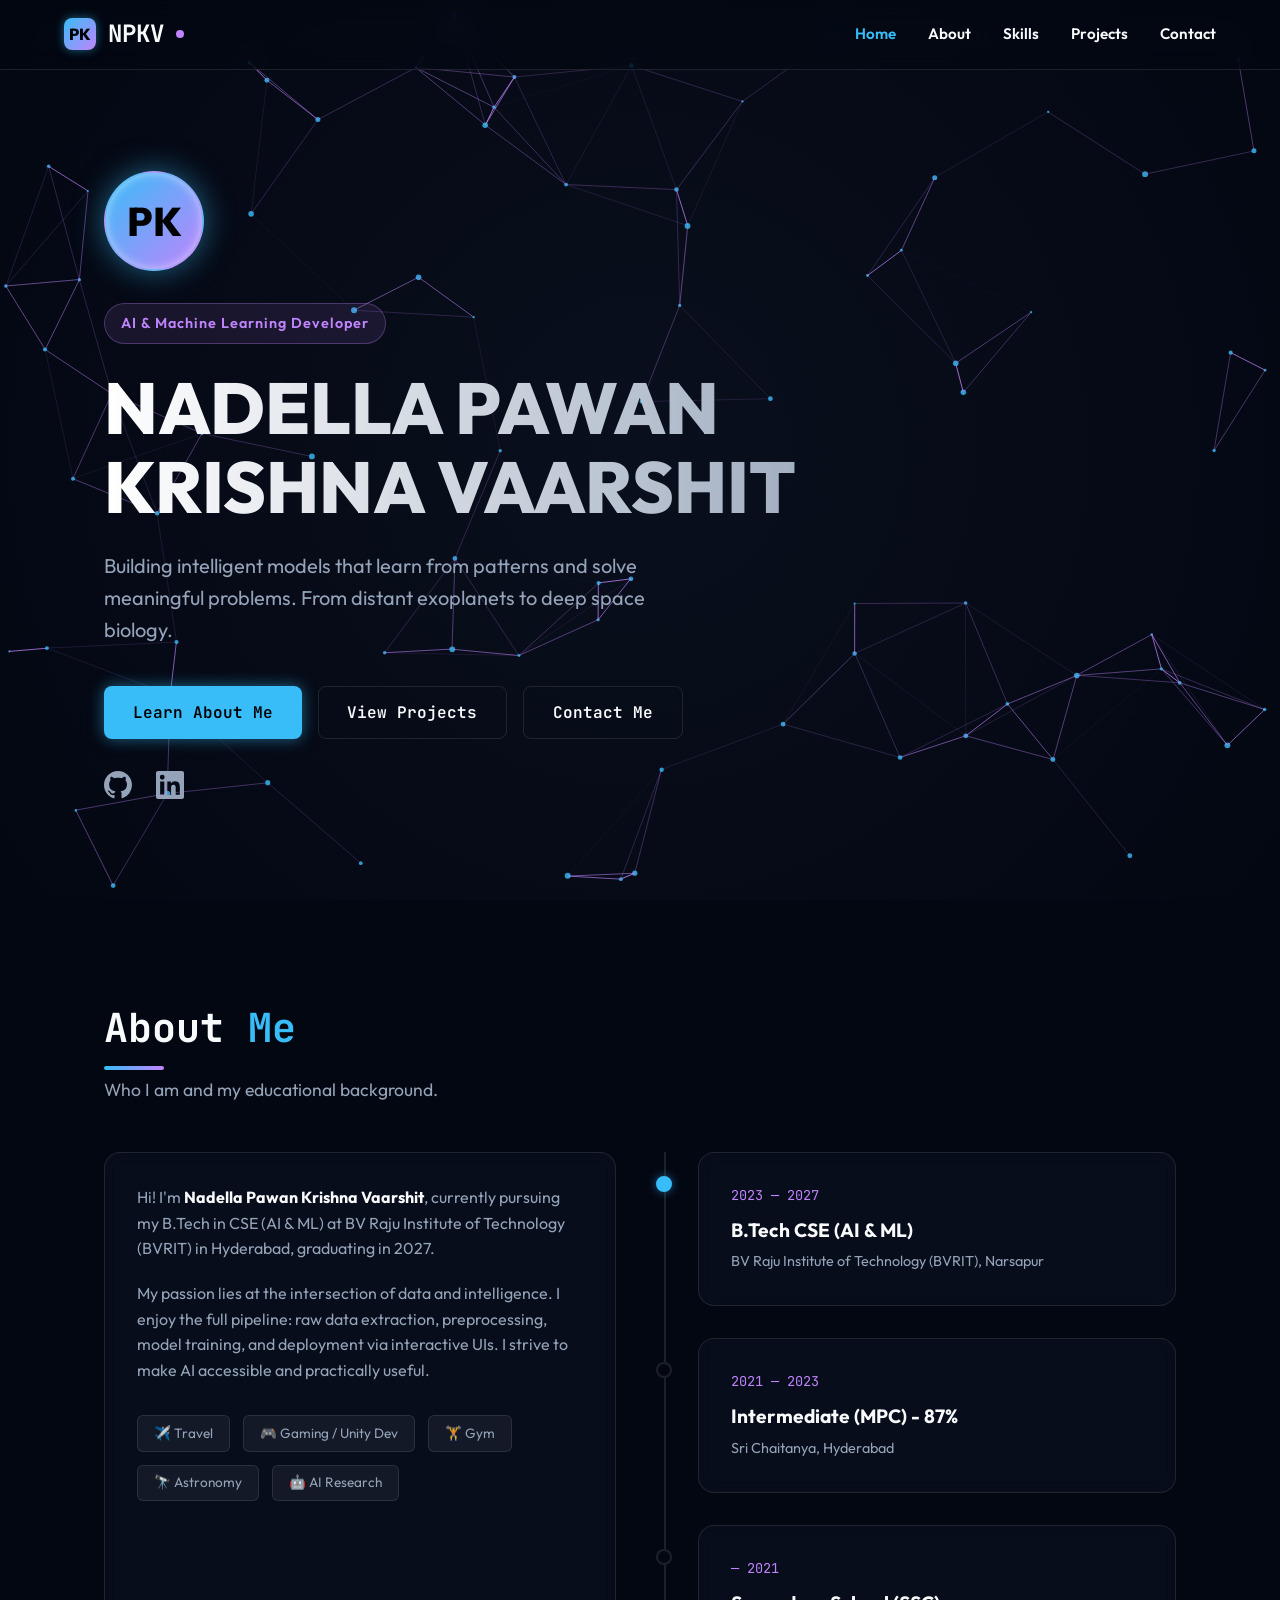
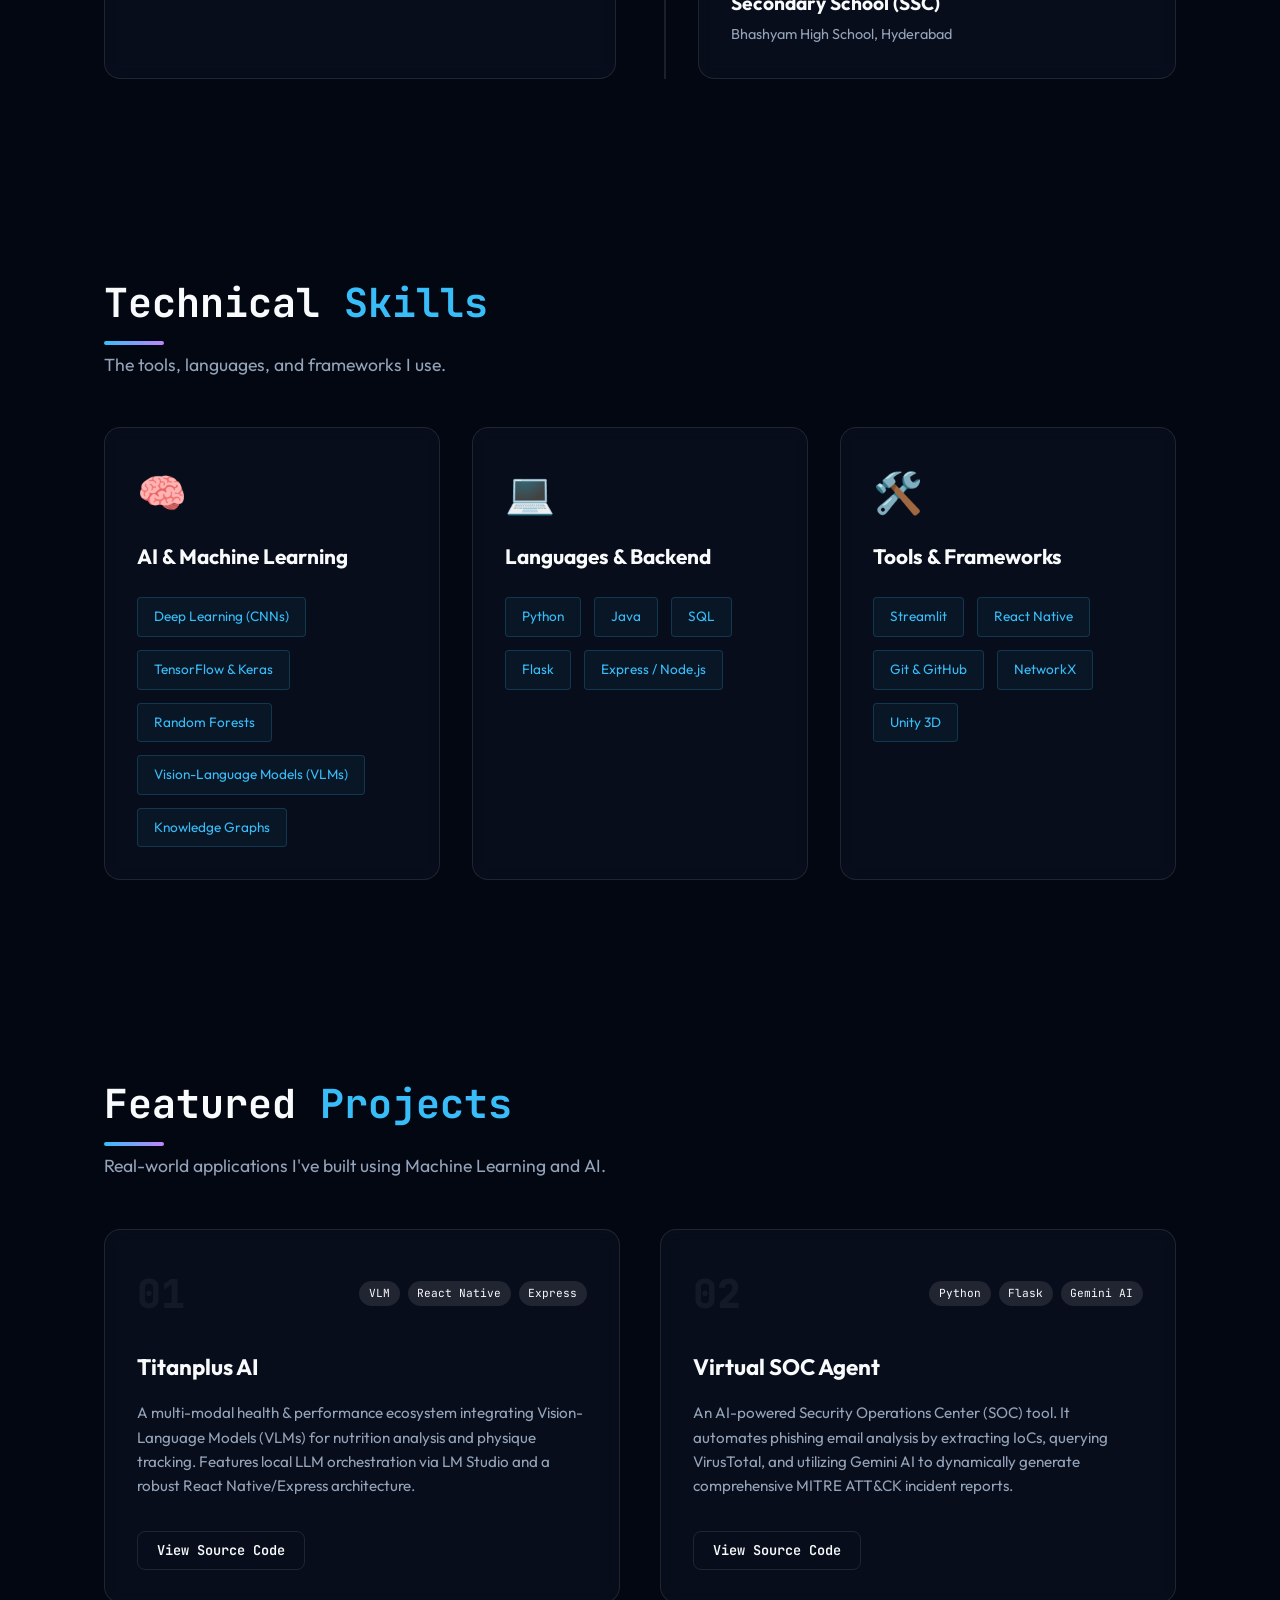
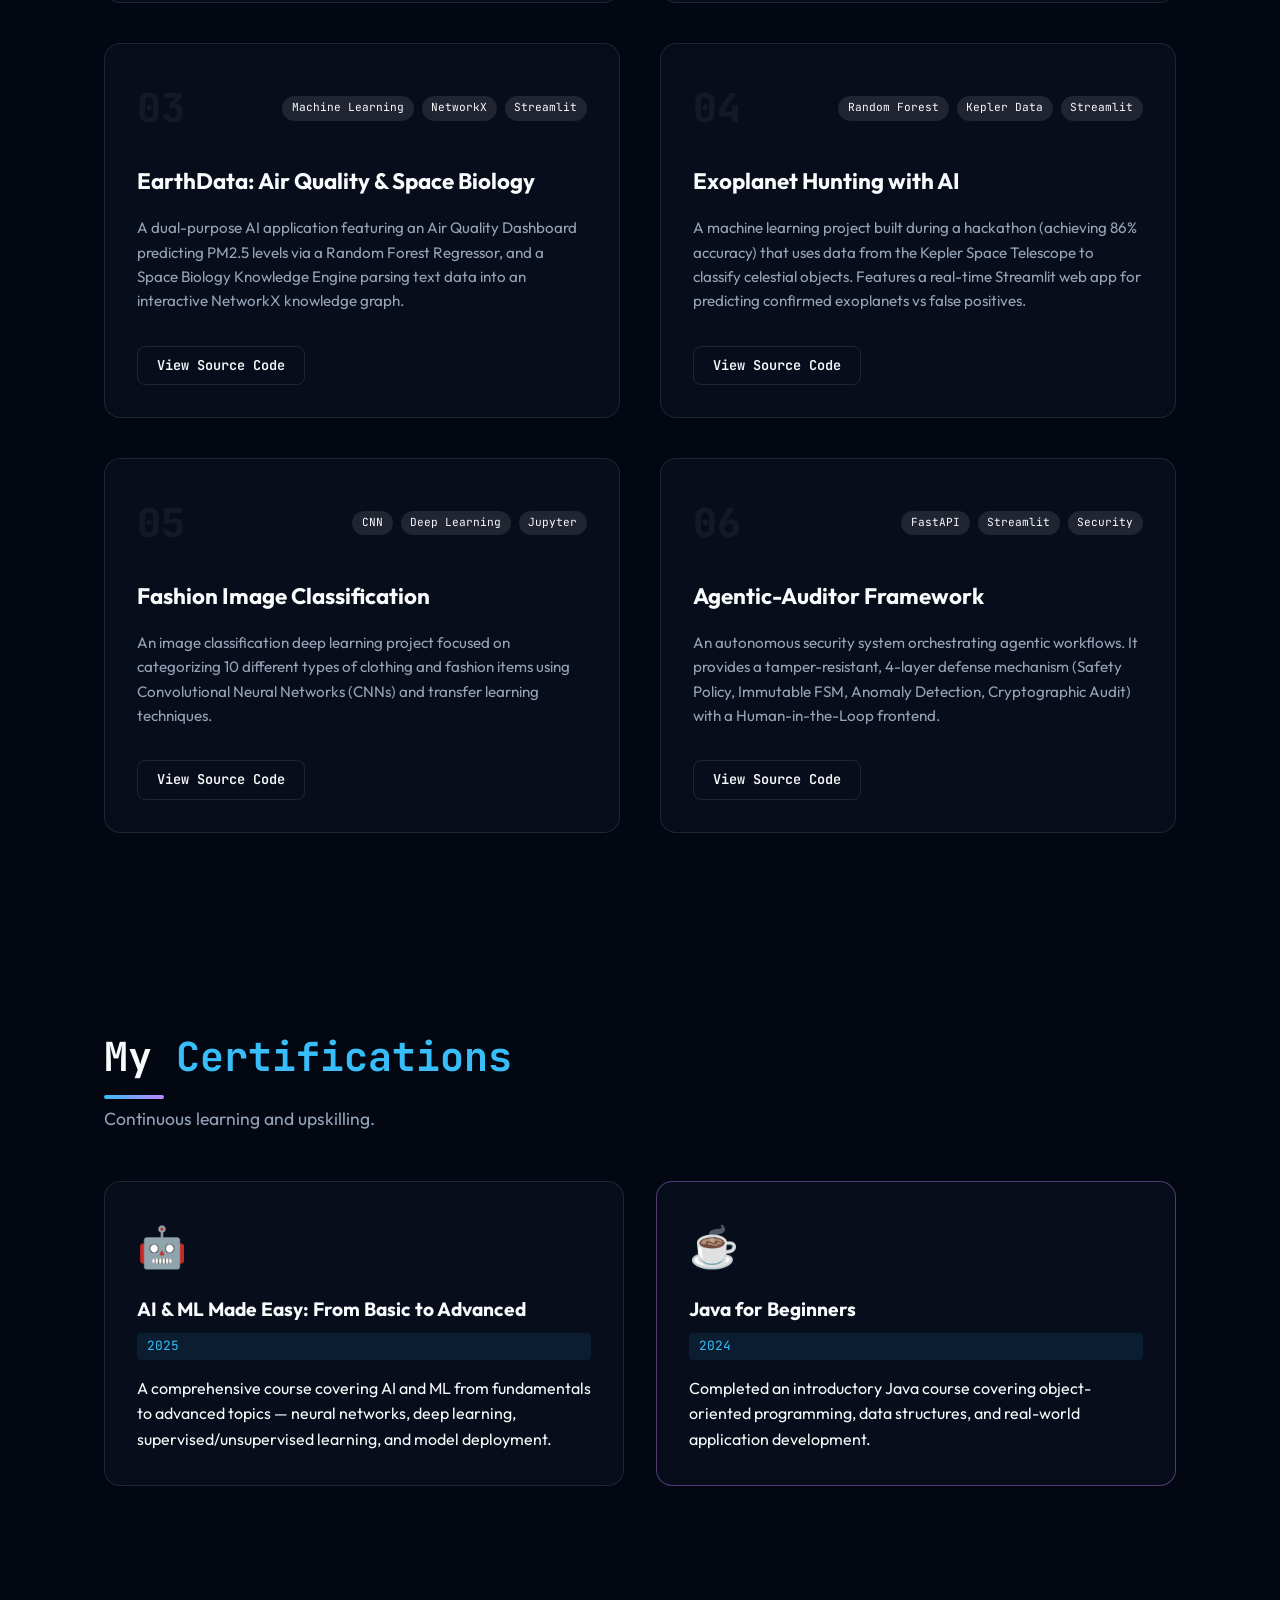
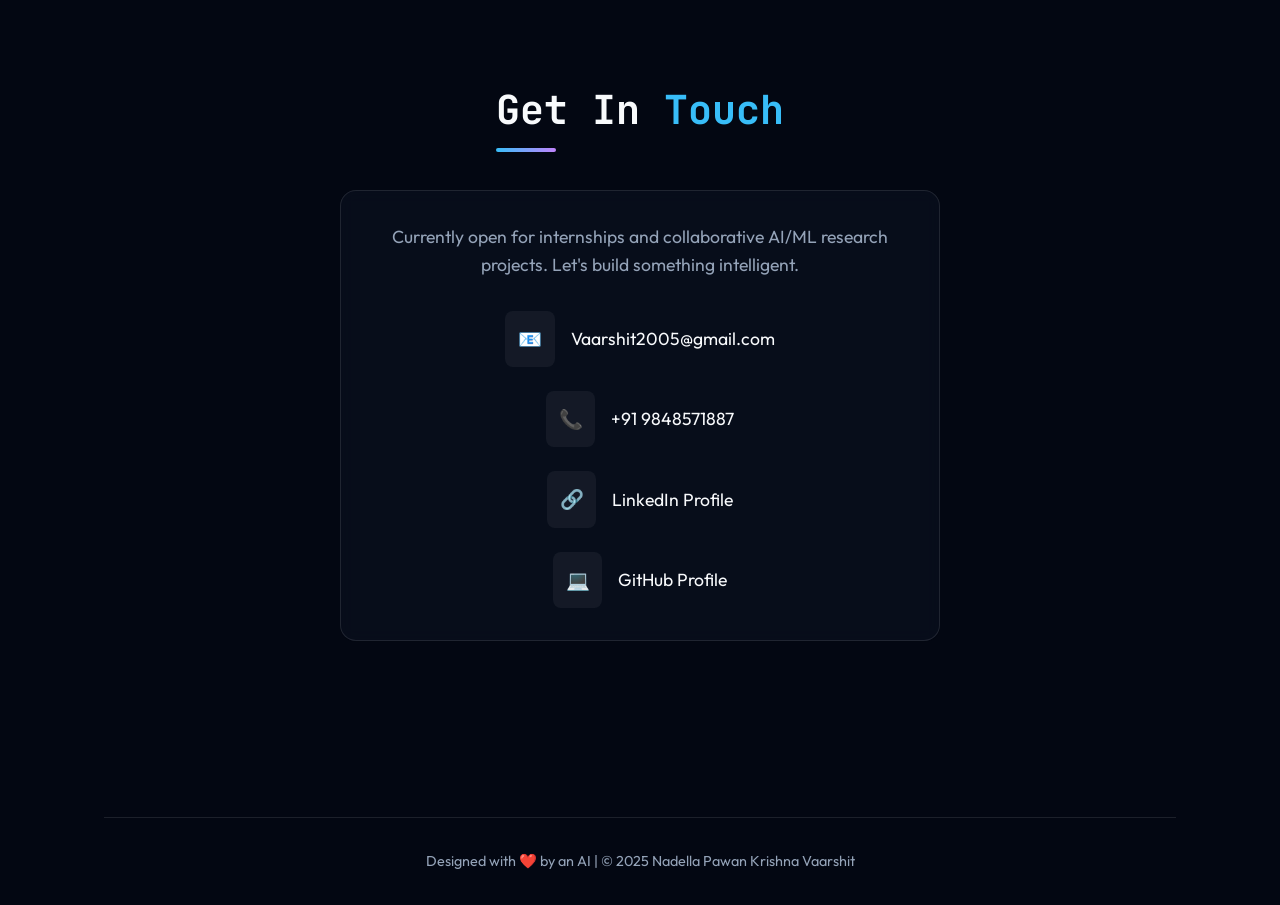
==== commit c572a246: "Update agentic repo link" ====
--- a/index.html
+++ b/index.html
@@ -255,7 +255,7 @@
             <h3 class="project-title">Agentic-Auditor Framework</h3>
             <p class="project-desc">An autonomous security system orchestrating agentic workflows. It provides a tamper-resistant, 4-layer defense mechanism (Safety Policy, Immutable FSM, Anomaly Detection, Cryptographic Audit) with a Human-in-the-Loop frontend.</p>
             <div class="project-links">
-              <a href="[YOUR_AGENTIC_REPO_URL]" target="_blank" class="btn btn-outline btn-sm">View Source Code</a>
+              <a href="https://github.com/pawan-krishna/agentic-auditor" target="_blank" class="btn btn-outline btn-sm">View Source Code</a>
             </div>
           </div>
         </div>
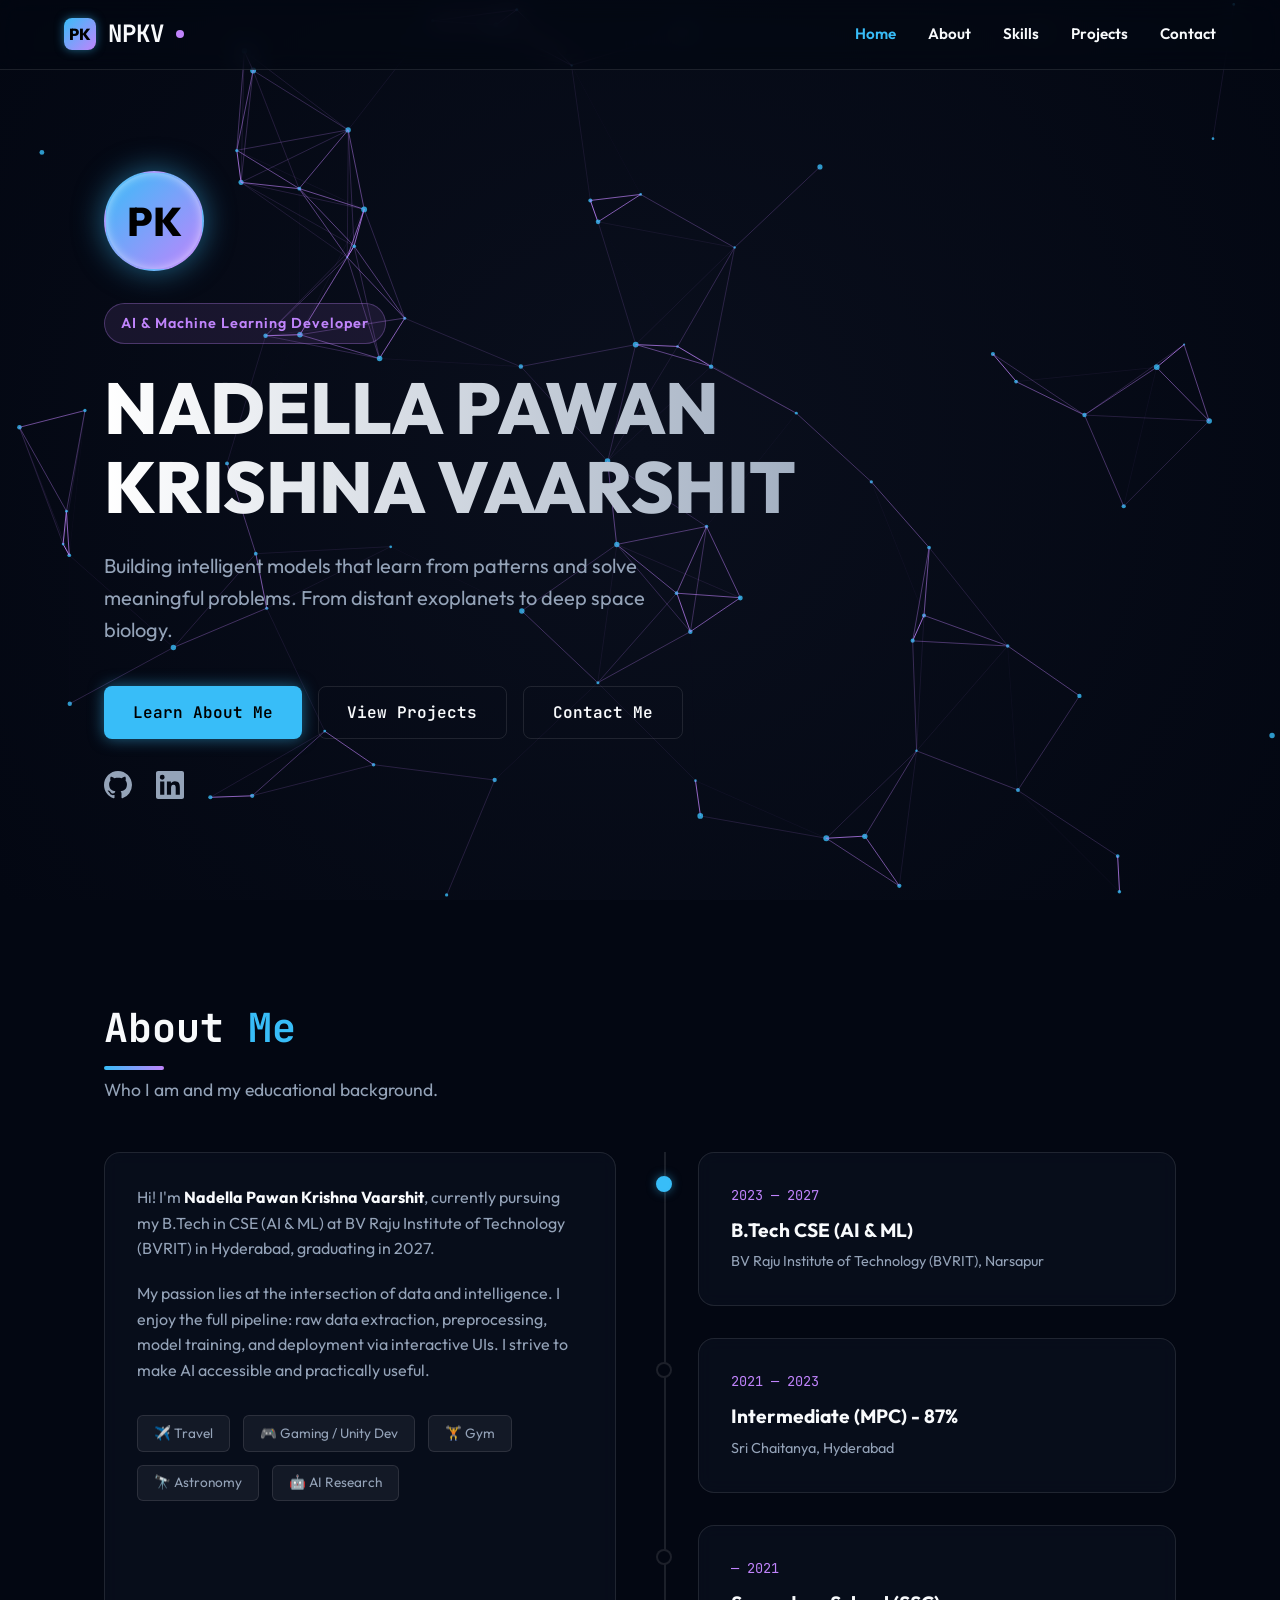
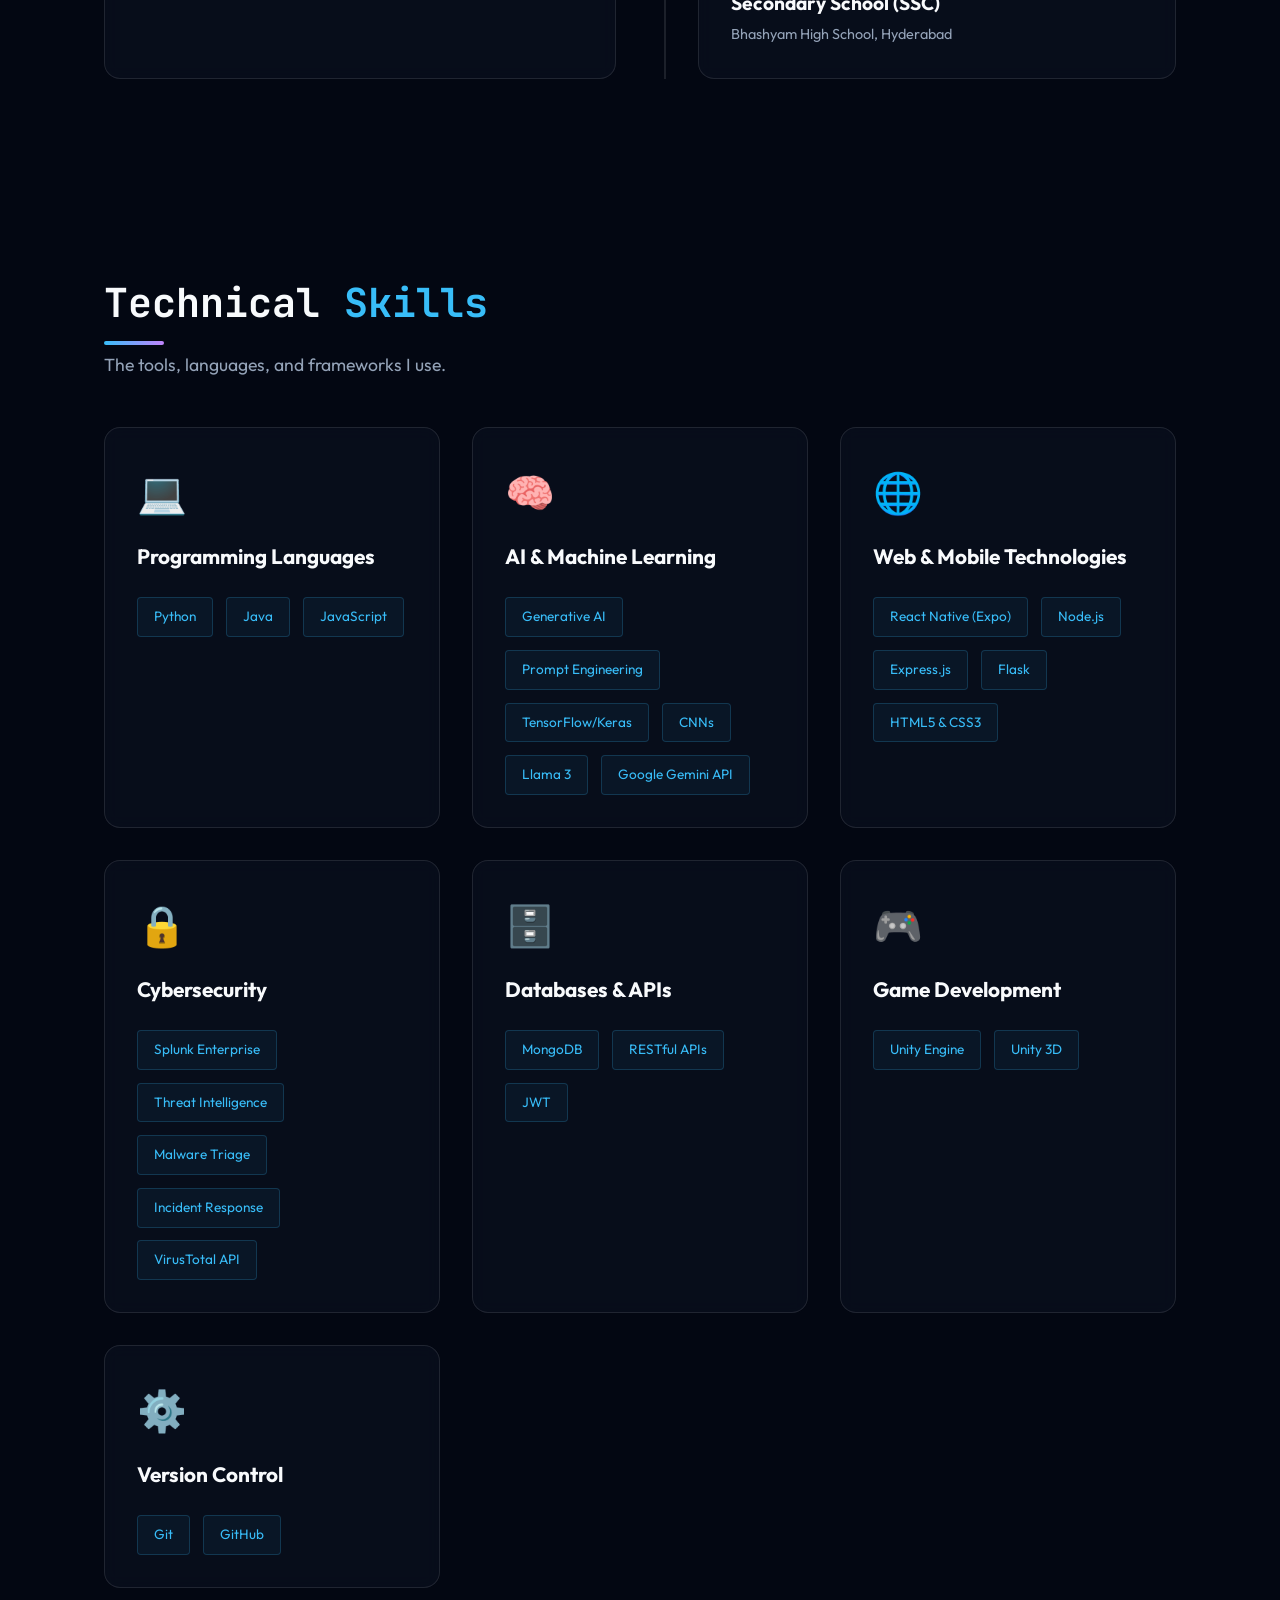
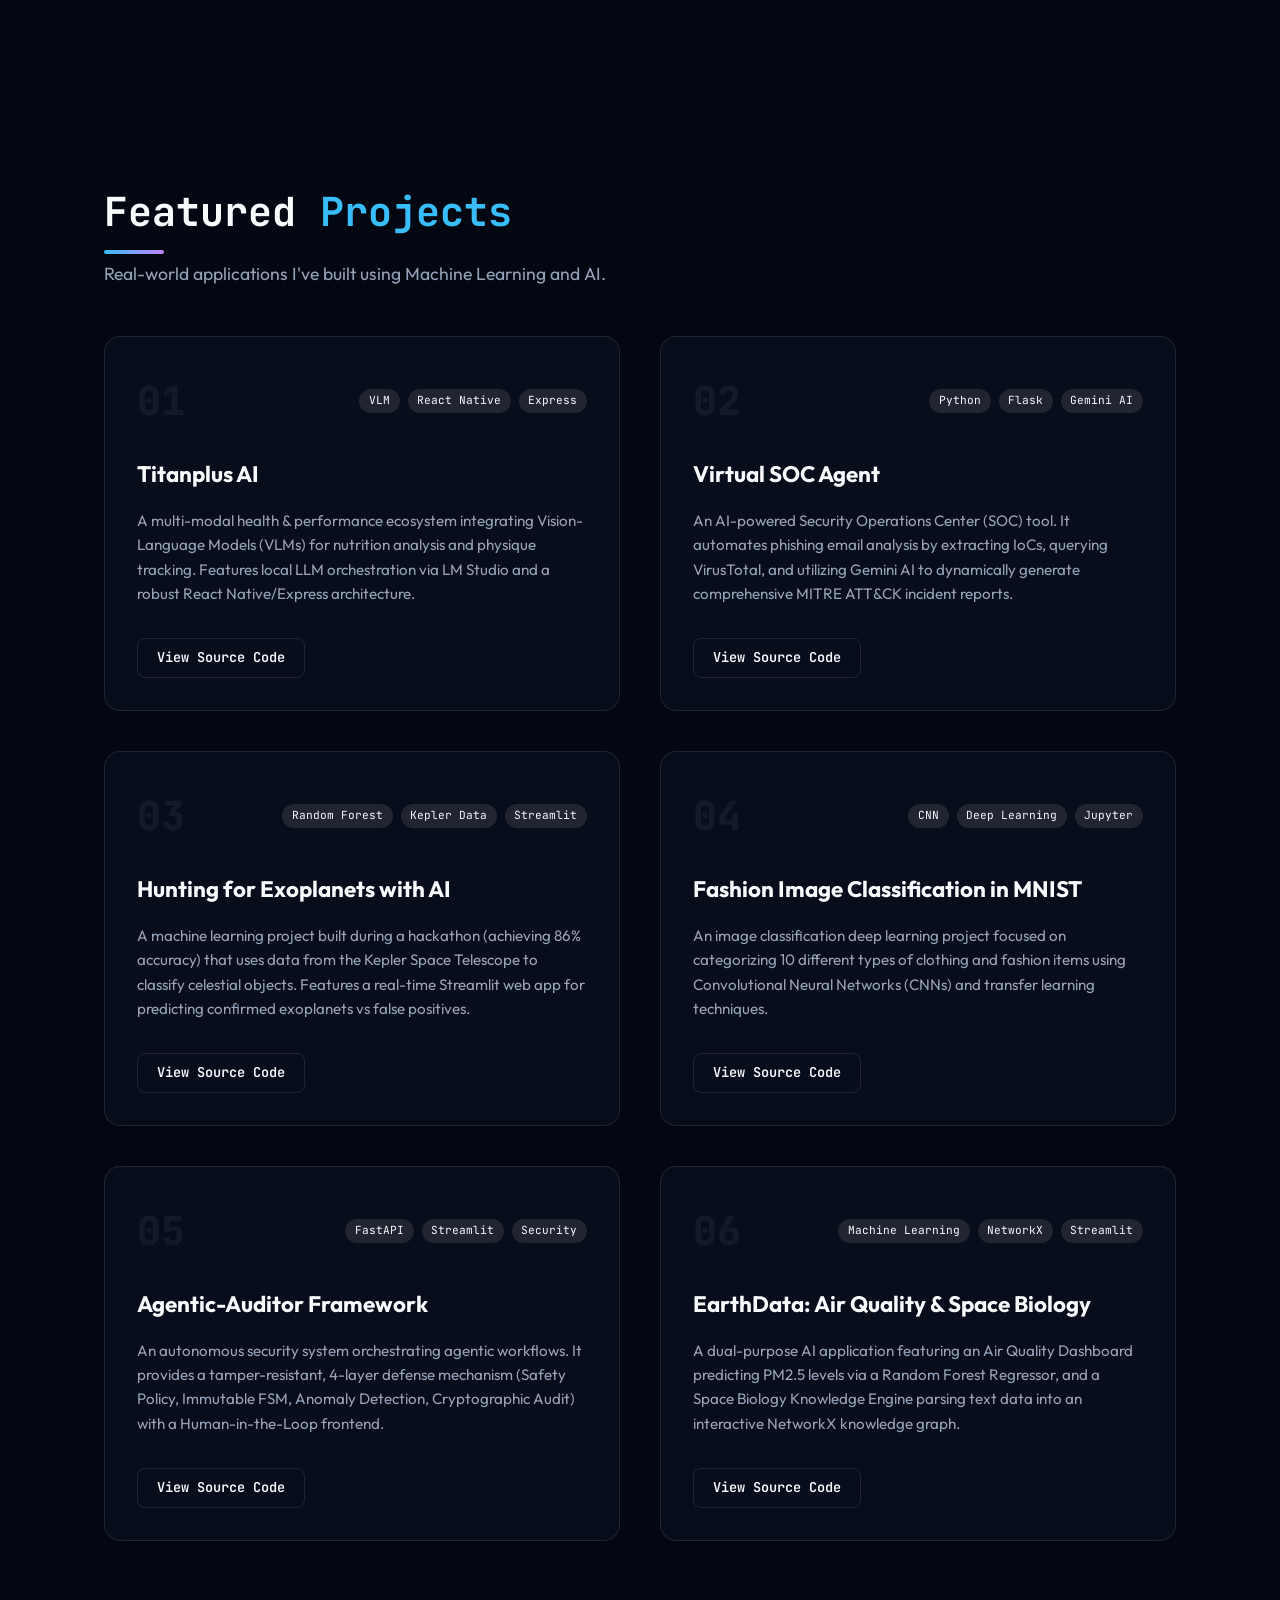
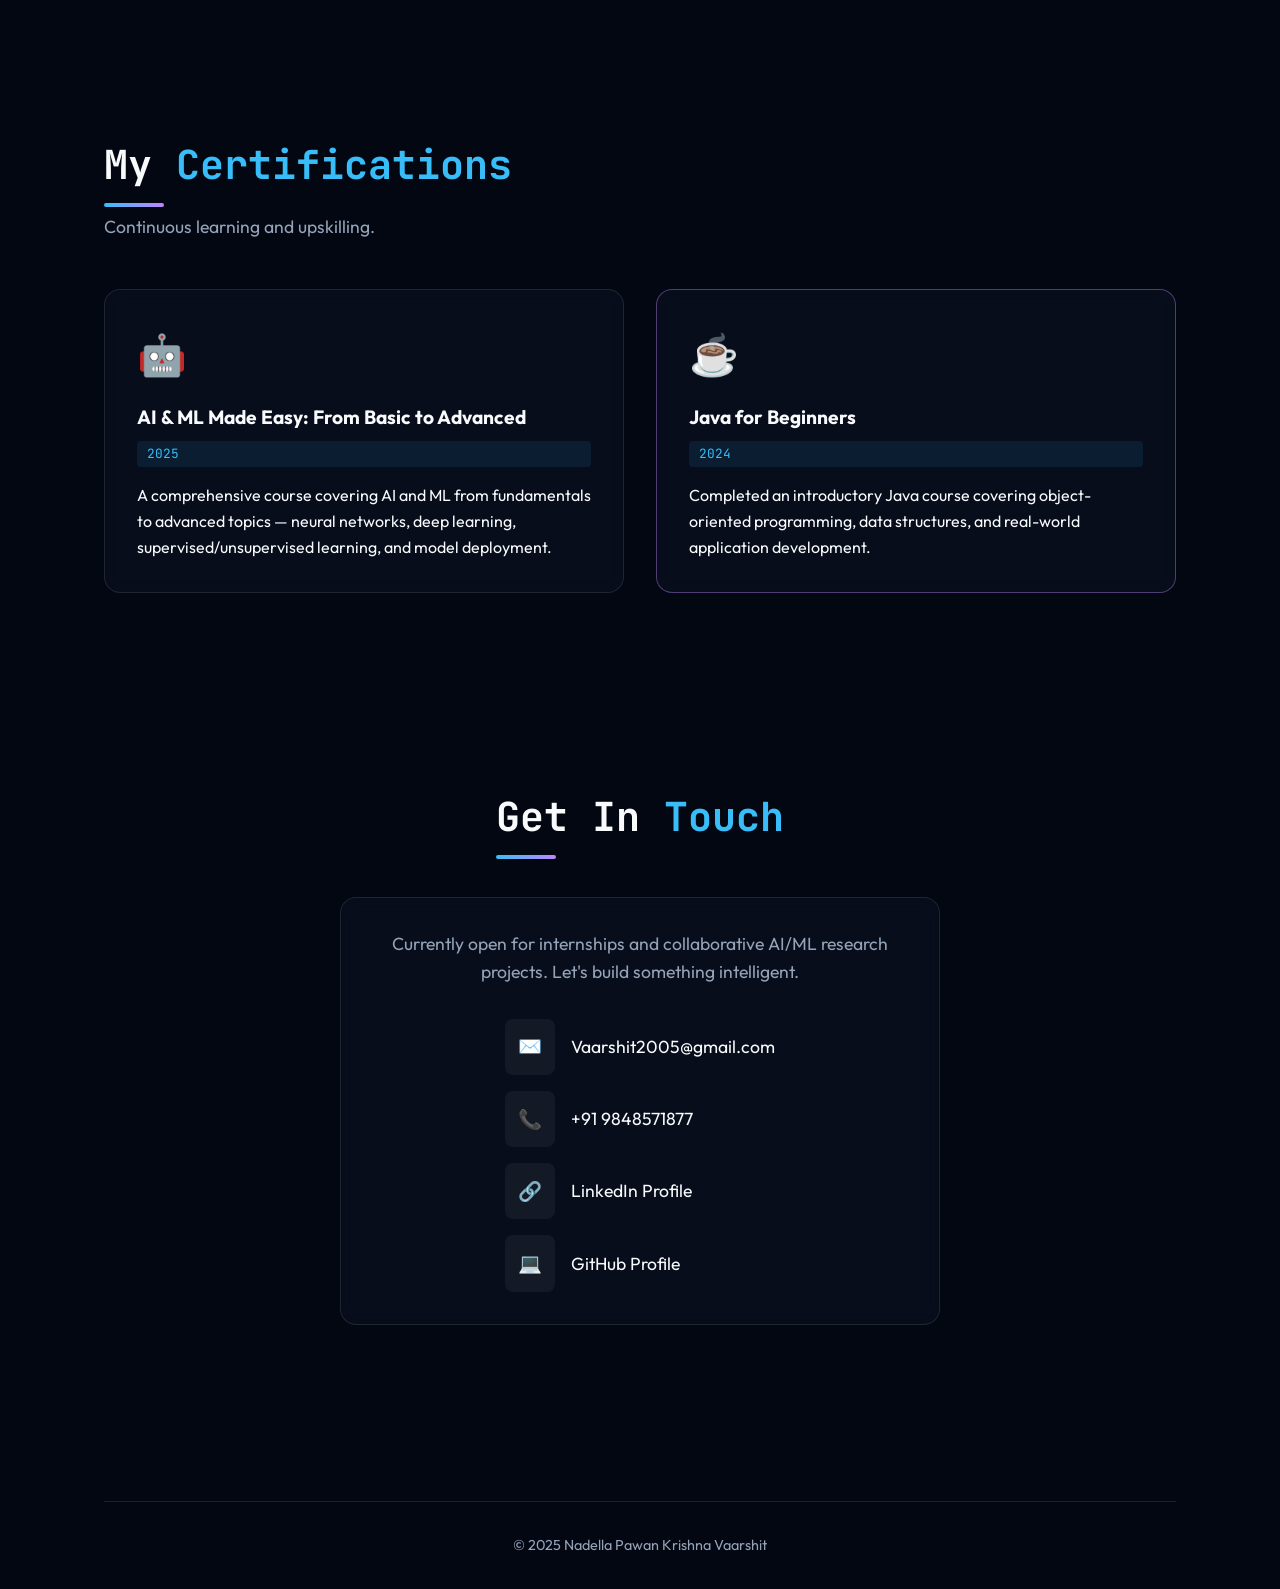
==== commit 3a754250: "Update portfolio with new projects and fixes" ====
--- a/index.html
+++ b/index.html
@@ -47,10 +47,10 @@
         </div>
         <div class="social-links mt-4">
           <!-- Placeholders for GitHub and LinkedIn URLs -->
-          <a href="[YOUR_GITHUB_URL]" target="_blank" class="social-icon" title="GitHub">
+          <a href="https://github.com/pawan-krishna" target="_blank" class="social-icon" title="GitHub">
             <svg viewBox="0 0 24 24" fill="currentColor"><path d="M12 0C5.37 0 0 5.37 0 12c0 5.31 3.435 9.795 8.205 11.385.6.105.825-.255.825-.57 0-.285-.015-1.23-.015-2.235-3.015.555-3.795-.735-4.035-1.41-.135-.345-.72-1.41-1.23-1.695-.42-.225-1.02-.78-.015-.795.945-.015 1.62.87 1.845 1.23 1.08 1.815 2.805 1.305 3.495.99.105-.78.42-1.305.765-1.605-2.67-.3-5.46-1.335-5.46-5.925 0-1.305.465-2.385 1.23-3.225-.12-.3-.54-1.53.12-3.18 0 0 1.005-.315 3.3 1.23.96-.27 1.98-.405 3-.405s2.04.135 3 .405c2.295-1.56 3.3-1.23 3.3-1.23.66 1.65.24 2.88.12 3.18.765.84 1.23 1.905 1.23 3.225 0 4.605-2.805 5.625-5.475 5.925.435.375.81 1.095.81 2.22 0 1.605-.015 2.895-.015 3.3 0 .315.225.69.825.57A12.02 12.02 0 0024 12c0-6.63-5.37-12-12-12z"/></svg>
           </a>
-          <a href="[YOUR_LINKEDIN_URL]" target="_blank" class="social-icon" title="LinkedIn">
+          <a href="https://www.linkedin.com/in/nadella-pawan-krishna-vaarshith" target="_blank" class="social-icon" title="LinkedIn">
             <svg viewBox="0 0 24 24" fill="currentColor"><path d="M20.447 20.452h-3.554v-5.569c0-1.328-.027-3.037-1.852-3.037-1.853 0-2.136 1.445-2.136 2.939v5.667H9.351V9h3.414v1.561h.046c.477-.9 1.637-1.85 3.37-1.85 3.601 0 4.267 2.37 4.267 5.455v6.286zM5.337 7.433a2.062 2.062 0 0 1-2.063-2.065 2.064 2.064 0 1 1 2.063 2.065zm1.782 13.019H3.555V9h3.564v11.452zM22.225 0H1.771C.792 0 0 .774 0 1.729v20.542C0 23.227.792 24 1.771 24h20.451C23.2 24 24 23.227 24 22.271V1.729C24 .774 23.2 0 22.222 0h.003z"/></svg>
           </a>
         </div>
@@ -113,38 +113,77 @@
       <div class="skills-grid">
         
         <div class="glass-card skill-category">
+          <div class="skill-icon">💻</div>
+          <h3>Programming Languages</h3>
+          <div class="tags-wrapper">
+            <span class="skill-tag">Python</span>
+            <span class="skill-tag">Java</span>
+            <span class="skill-tag">JavaScript</span>
+          </div>
+        </div>
+
+        <div class="glass-card skill-category">
           <div class="skill-icon">🧠</div>
           <h3>AI & Machine Learning</h3>
           <div class="tags-wrapper">
-            <span class="skill-tag">Deep Learning (CNNs)</span>
-            <span class="skill-tag">TensorFlow & Keras</span>
-            <span class="skill-tag">Random Forests</span>
-            <span class="skill-tag">Vision-Language Models (VLMs)</span>
-            <span class="skill-tag">Knowledge Graphs</span>
-          </div>
-        </div>
-
-        <div class="glass-card skill-category">
-          <div class="skill-icon">💻</div>
-          <h3>Languages & Backend</h3>
-          <div class="tags-wrapper">
-            <span class="skill-tag">Python</span>
-            <span class="skill-tag">Java</span>
-            <span class="skill-tag">SQL</span>
+            <span class="skill-tag">Generative AI</span>
+            <span class="skill-tag">Prompt Engineering</span>
+            <span class="skill-tag">TensorFlow/Keras</span>
+            <span class="skill-tag">CNNs</span>
+            <span class="skill-tag">Llama 3</span>
+            <span class="skill-tag">Google Gemini API</span>
+          </div>
+        </div>
+
+        <div class="glass-card skill-category">
+          <div class="skill-icon">🌐</div>
+          <h3>Web & Mobile Technologies</h3>
+          <div class="tags-wrapper">
+            <span class="skill-tag">React Native (Expo)</span>
+            <span class="skill-tag">Node.js</span>
+            <span class="skill-tag">Express.js</span>
             <span class="skill-tag">Flask</span>
-            <span class="skill-tag">Express / Node.js</span>
-          </div>
-        </div>
-
-        <div class="glass-card skill-category">
-          <div class="skill-icon">🛠️</div>
-          <h3>Tools & Frameworks</h3>
-          <div class="tags-wrapper">
-            <span class="skill-tag">Streamlit</span>
-            <span class="skill-tag">React Native</span>
-            <span class="skill-tag">Git & GitHub</span>
-            <span class="skill-tag">NetworkX</span>
+            <span class="skill-tag">HTML5 & CSS3</span>
+          </div>
+        </div>
+
+        <div class="glass-card skill-category">
+          <div class="skill-icon">🔒</div>
+          <h3>Cybersecurity</h3>
+          <div class="tags-wrapper">
+            <span class="skill-tag">Splunk Enterprise</span>
+            <span class="skill-tag">Threat Intelligence</span>
+            <span class="skill-tag">Malware Triage</span>
+            <span class="skill-tag">Incident Response</span>
+            <span class="skill-tag">VirusTotal API</span>
+          </div>
+        </div>
+
+        <div class="glass-card skill-category">
+          <div class="skill-icon">🗄️</div>
+          <h3>Databases & APIs</h3>
+          <div class="tags-wrapper">
+            <span class="skill-tag">MongoDB</span>
+            <span class="skill-tag">RESTful APIs</span>
+            <span class="skill-tag">JWT</span>
+          </div>
+        </div>
+
+        <div class="glass-card skill-category">
+          <div class="skill-icon">🎮</div>
+          <h3>Game Development</h3>
+          <div class="tags-wrapper">
+            <span class="skill-tag">Unity Engine</span>
             <span class="skill-tag">Unity 3D</span>
+          </div>
+        </div>
+
+        <div class="glass-card skill-category">
+          <div class="skill-icon">⚙️</div>
+          <h3>Version Control</h3>
+          <div class="tags-wrapper">
+            <span class="skill-tag">Git</span>
+            <span class="skill-tag">GitHub</span>
           </div>
         </div>
 
@@ -193,11 +232,62 @@
           </div>
         </div>
 
-        <!-- Project 3: EarthData -->
+        <!-- Project 3: Exoplanets -->
         <div class="project-card glass-card">
           <div class="project-content">
             <div class="project-top">
               <span class="project-number">03</span>
+              <div class="project-tech-stack">
+                <span class="tech-pill">Random Forest</span><span class="tech-pill">Kepler Data</span><span class="tech-pill">Streamlit</span>
+              </div>
+            </div>
+            <h3 class="project-title">Hunting for Exoplanets with AI</h3>
+            <p class="project-desc">A machine learning project built during a hackathon (achieving 86% accuracy) that uses data from the Kepler Space Telescope to classify celestial objects. Features a real-time Streamlit web app for predicting confirmed exoplanets vs false positives.</p>
+            <div class="project-links">
+              <a href="https://github.com/pawan-krishna/exoplanet-hunting" target="_blank" class="btn btn-outline btn-sm">View Source Code</a>
+            </div>
+          </div>
+        </div>
+
+        <!-- Project 4: Fashion Classification -->
+        <div class="project-card glass-card">
+          <div class="project-content">
+            <div class="project-top">
+              <span class="project-number">04</span>
+              <div class="project-tech-stack">
+                <span class="tech-pill">CNN</span><span class="tech-pill">Deep Learning</span><span class="tech-pill">Jupyter</span>
+              </div>
+            </div>
+            <h3 class="project-title">Fashion Image Classification in MNIST</h3>
+            <p class="project-desc">An image classification deep learning project focused on categorizing 10 different types of clothing and fashion items using Convolutional Neural Networks (CNNs) and transfer learning techniques.</p>
+            <div class="project-links">
+              <a href="https://github.com/pawan-krishna/fashion-classification" target="_blank" class="btn btn-outline btn-sm">View Source Code</a>
+            </div>
+          </div>
+        </div>
+
+        <!-- Project 5: Agentic-Auditor -->
+        <div class="project-card glass-card">
+          <div class="project-content">
+            <div class="project-top">
+              <span class="project-number">05</span>
+              <div class="project-tech-stack">
+                <span class="tech-pill">FastAPI</span><span class="tech-pill">Streamlit</span><span class="tech-pill">Security</span>
+              </div>
+            </div>
+            <h3 class="project-title">Agentic-Auditor Framework</h3>
+            <p class="project-desc">An autonomous security system orchestrating agentic workflows. It provides a tamper-resistant, 4-layer defense mechanism (Safety Policy, Immutable FSM, Anomaly Detection, Cryptographic Audit) with a Human-in-the-Loop frontend.</p>
+            <div class="project-links">
+              <a href="https://github.com/pawan-krishna/Agentic-Auditor-Framework" target="_blank" class="btn btn-outline btn-sm">View Source Code</a>
+            </div>
+          </div>
+        </div>
+
+        <!-- Project 6: EarthData -->
+        <div class="project-card glass-card">
+          <div class="project-content">
+            <div class="project-top">
+              <span class="project-number">06</span>
               <div class="project-tech-stack">
                 <span class="tech-pill">Machine Learning</span><span class="tech-pill">NetworkX</span><span class="tech-pill">Streamlit</span>
               </div>
@@ -206,56 +296,6 @@
             <p class="project-desc">A dual-purpose AI application featuring an Air Quality Dashboard predicting PM2.5 levels via a Random Forest Regressor, and a Space Biology Knowledge Engine parsing text data into an interactive NetworkX knowledge graph.</p>
             <div class="project-links">
               <a href="https://github.com/pawan-krishna/earthdata-air-quality" target="_blank" class="btn btn-outline btn-sm">View Source Code</a>
-            </div>
-          </div>
-        </div>
-
-        <!-- Project 4: Exoplanets -->
-        <div class="project-card glass-card">
-          <div class="project-content">
-            <div class="project-top">
-              <span class="project-number">04</span>
-              <div class="project-tech-stack">
-                <span class="tech-pill">Random Forest</span><span class="tech-pill">Kepler Data</span><span class="tech-pill">Streamlit</span>
-              </div>
-            </div>
-            <h3 class="project-title">Exoplanet Hunting with AI</h3>
-            <p class="project-desc">A machine learning project built during a hackathon (achieving 86% accuracy) that uses data from the Kepler Space Telescope to classify celestial objects. Features a real-time Streamlit web app for predicting confirmed exoplanets vs false positives.</p>
-            <div class="project-links">
-              <a href="https://github.com/pawan-krishna/exoplanet-hunting" target="_blank" class="btn btn-outline btn-sm">View Source Code</a>
-            </div>
-          </div>
-        </div>
-
-        <!-- Project 5: Fashion Classification -->
-        <div class="project-card glass-card">
-          <div class="project-content">
-            <div class="project-top">
-              <span class="project-number">05</span>
-              <div class="project-tech-stack">
-                <span class="tech-pill">CNN</span><span class="tech-pill">Deep Learning</span><span class="tech-pill">Jupyter</span>
-              </div>
-            </div>
-            <h3 class="project-title">Fashion Image Classification</h3>
-            <p class="project-desc">An image classification deep learning project focused on categorizing 10 different types of clothing and fashion items using Convolutional Neural Networks (CNNs) and transfer learning techniques.</p>
-            <div class="project-links">
-              <a href="https://github.com/pawan-krishna/fashion-classification" target="_blank" class="btn btn-outline btn-sm">View Source Code</a>
-            </div>
-          </div>
-        </div>
-        <!-- Project 6: Agentic-Auditor -->
-        <div class="project-card glass-card">
-          <div class="project-content">
-            <div class="project-top">
-              <span class="project-number">06</span>
-              <div class="project-tech-stack">
-                <span class="tech-pill">FastAPI</span><span class="tech-pill">Streamlit</span><span class="tech-pill">Security</span>
-              </div>
-            </div>
-            <h3 class="project-title">Agentic-Auditor Framework</h3>
-            <p class="project-desc">An autonomous security system orchestrating agentic workflows. It provides a tamper-resistant, 4-layer defense mechanism (Safety Policy, Immutable FSM, Anomaly Detection, Cryptographic Audit) with a Human-in-the-Loop frontend.</p>
-            <div class="project-links">
-              <a href="https://github.com/pawan-krishna/agentic-auditor" target="_blank" class="btn btn-outline btn-sm">View Source Code</a>
             </div>
           </div>
         </div>
@@ -296,17 +336,17 @@
         <div class="glass-card contact-box" style="width: 100%; max-width: 600px; text-align: center;">
           <p style="margin-bottom: 2rem; color: var(--muted); font-size: 1.1rem;">Currently open for internships and collaborative AI/ML research projects. Let's build something intelligent.</p>
           
-          <div class="contact-details" style="align-items: center;">
-            <a href="mailto:Vaarshit2005@gmail.com" class="contact-link" style="justify-content: center;">
-              <span class="icon">📧</span> Vaarshit2005@gmail.com
+          <div class="contact-links" style="display: flex; flex-direction: column; gap: 1rem; width: fit-content; margin: 0 auto; align-items: flex-start;">
+            <a href="mailto:Vaarshit2005@gmail.com" class="contact-link">
+              <span class="icon">✉️</span> Vaarshit2005@gmail.com
             </a>
-            <a href="tel:+919848571887" class="contact-link" style="justify-content: center;">
-              <span class="icon">📞</span> +91 9848571887
+            <a href="tel:+919848571877" class="contact-link">
+              <span class="icon">📞</span> +91 9848571877
             </a>
-            <a href="[YOUR_LINKEDIN_URL]" target="_blank" class="contact-link" style="justify-content: center;">
+            <a href="https://www.linkedin.com/in/nadella-pawan-krishna-vaarshith" target="_blank" aria-label="LinkedIn" class="contact-link">
               <span class="icon">🔗</span> LinkedIn Profile
             </a>
-            <a href="[YOUR_GITHUB_URL]" target="_blank" class="contact-link" style="justify-content: center;">
+            <a href="https://github.com/pawan-krishna" target="_blank" aria-label="GitHub" class="contact-link">
               <span class="icon">💻</span> GitHub Profile
             </a>
           </div>
@@ -315,7 +355,7 @@
     </section>
 
     <footer>
-      <p>Designed with ❤️ by an AI | © 2025 Nadella Pawan Krishna Vaarshit</p>
+      <p>© 2025 Nadella Pawan Krishna Vaarshit</p>
     </footer>
 
   </main>
